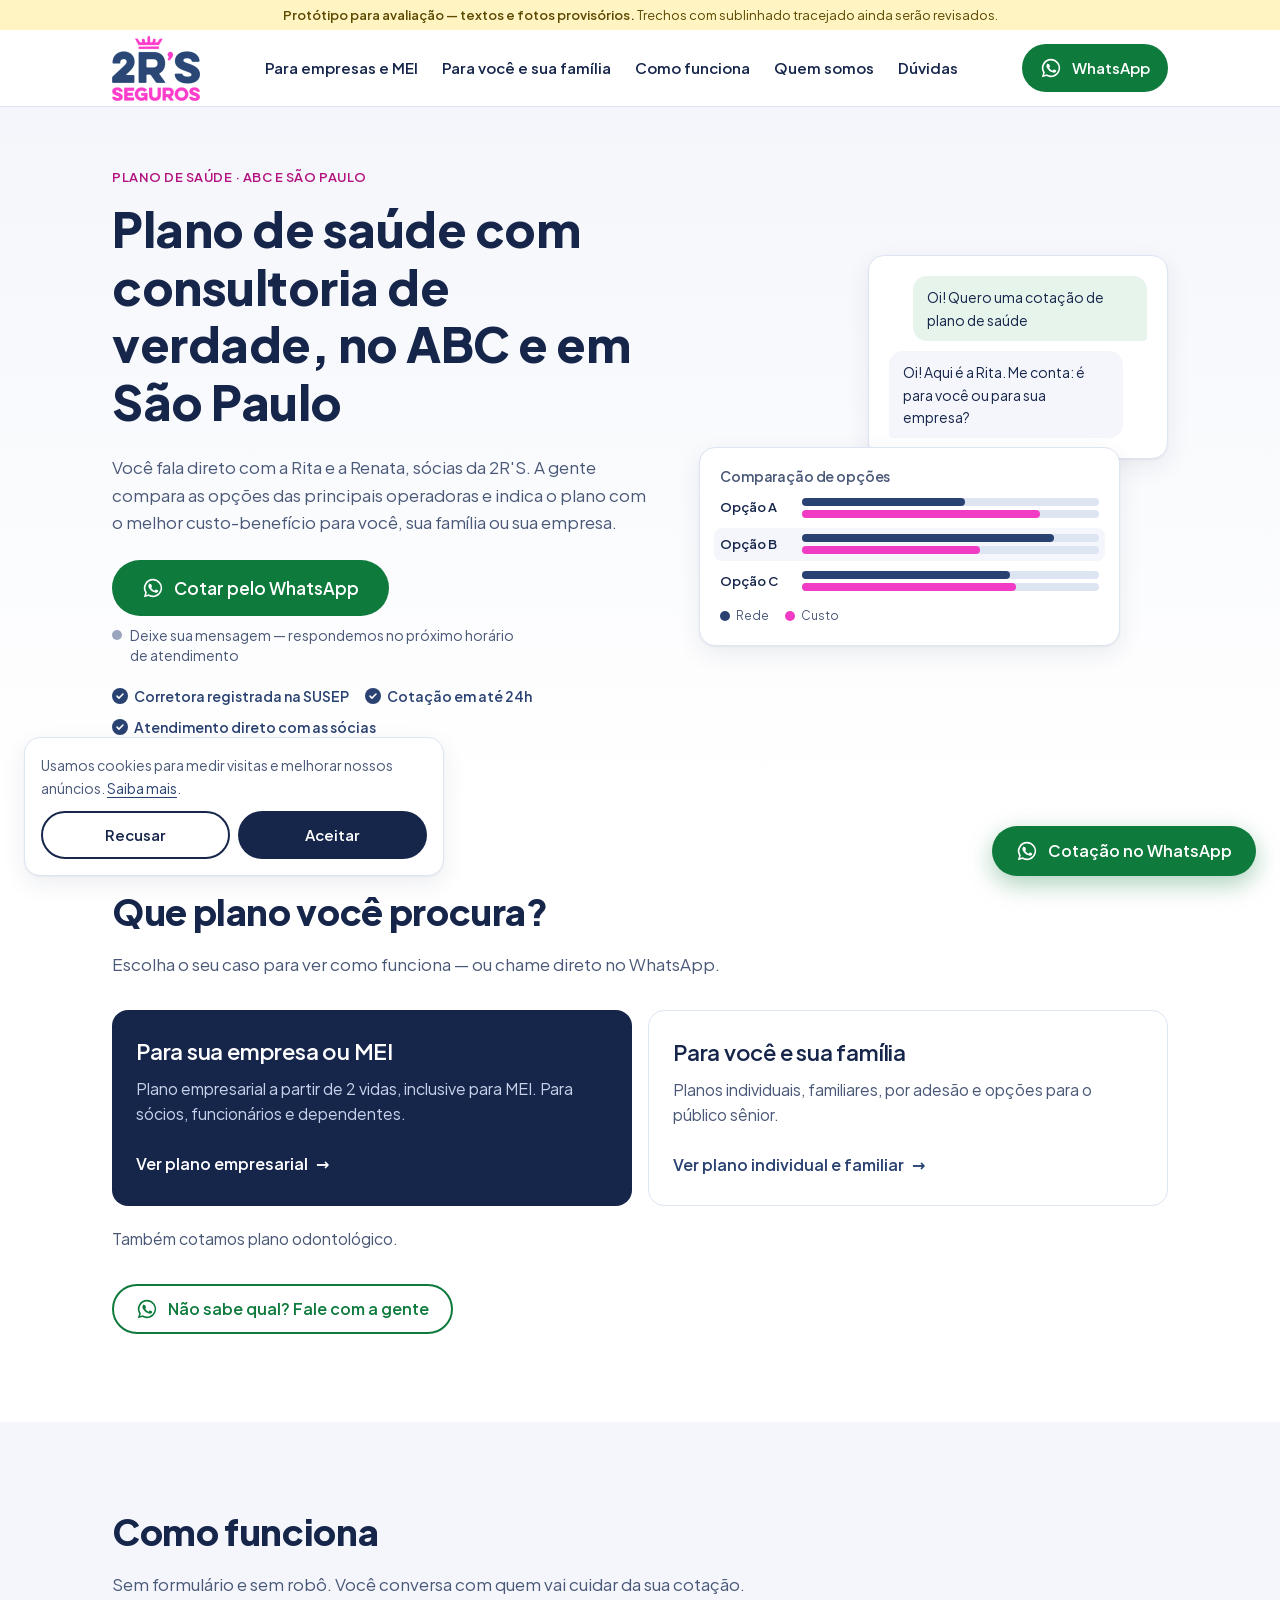
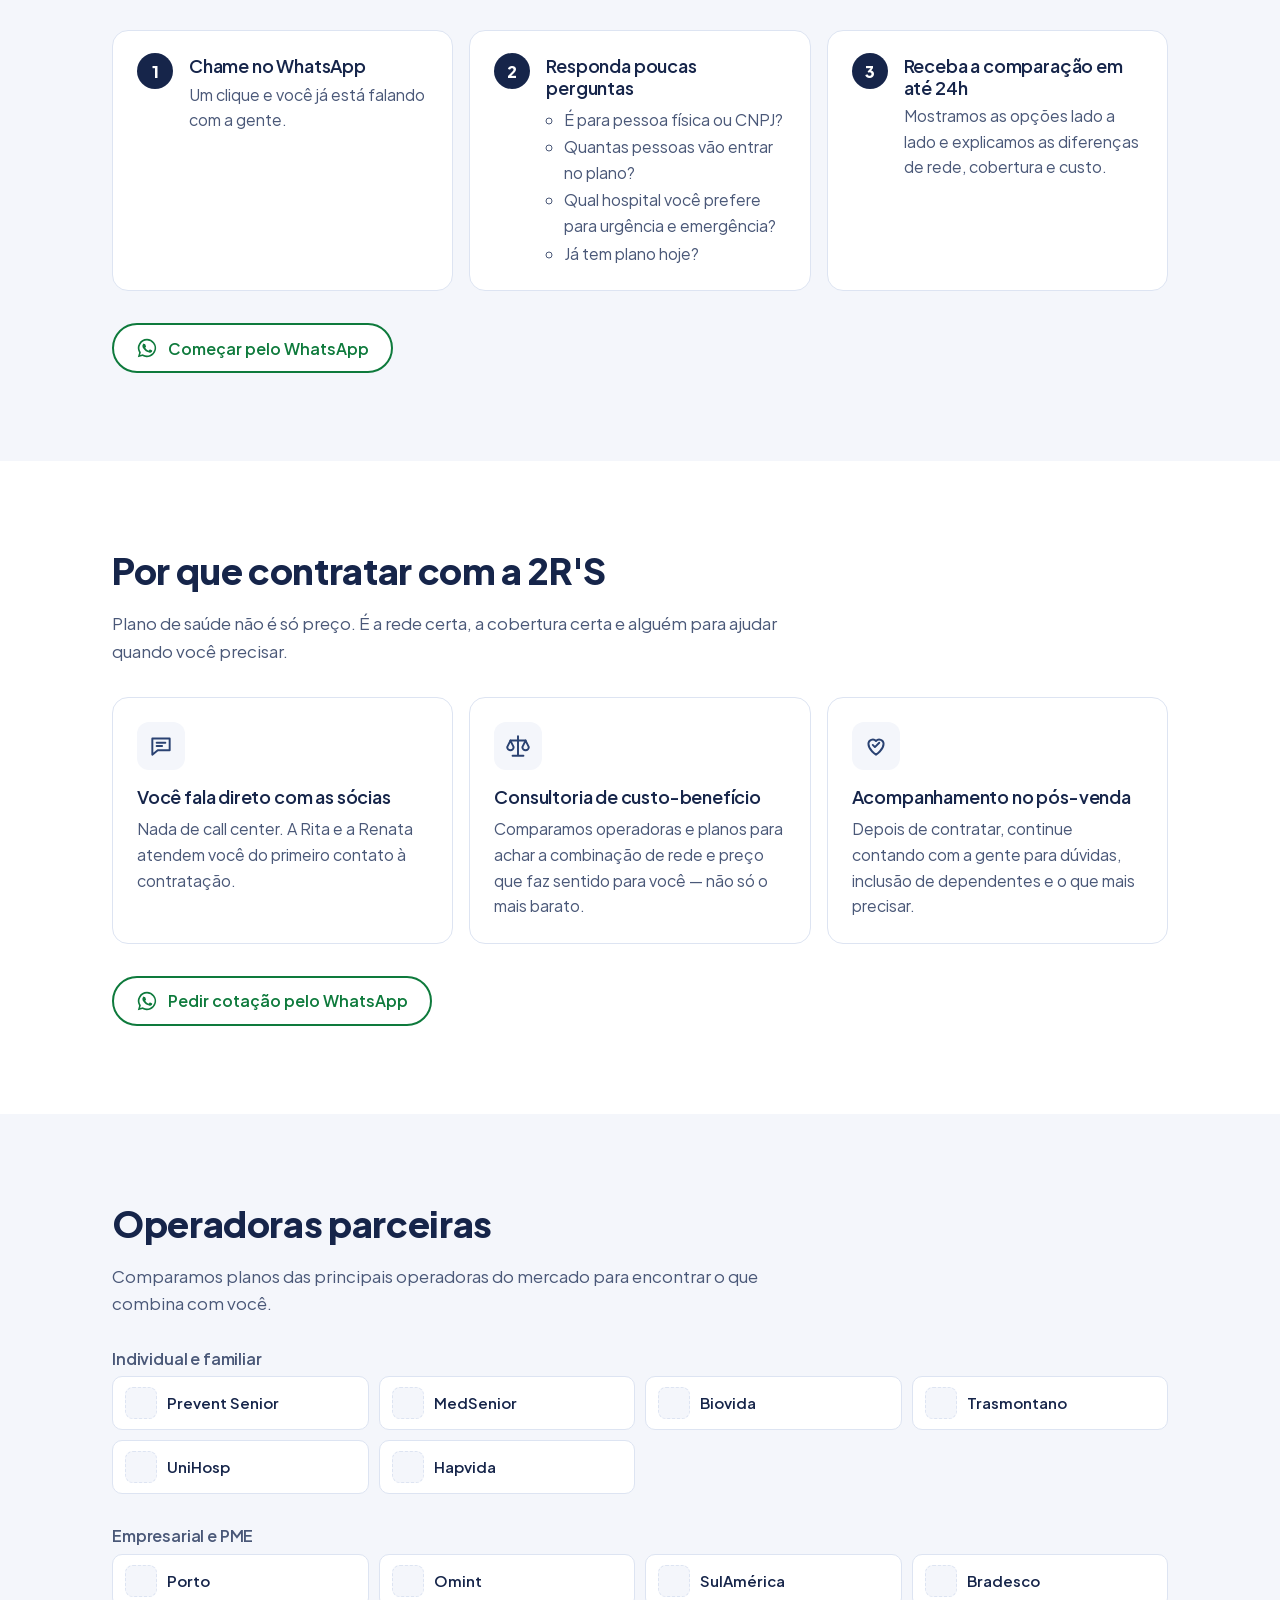
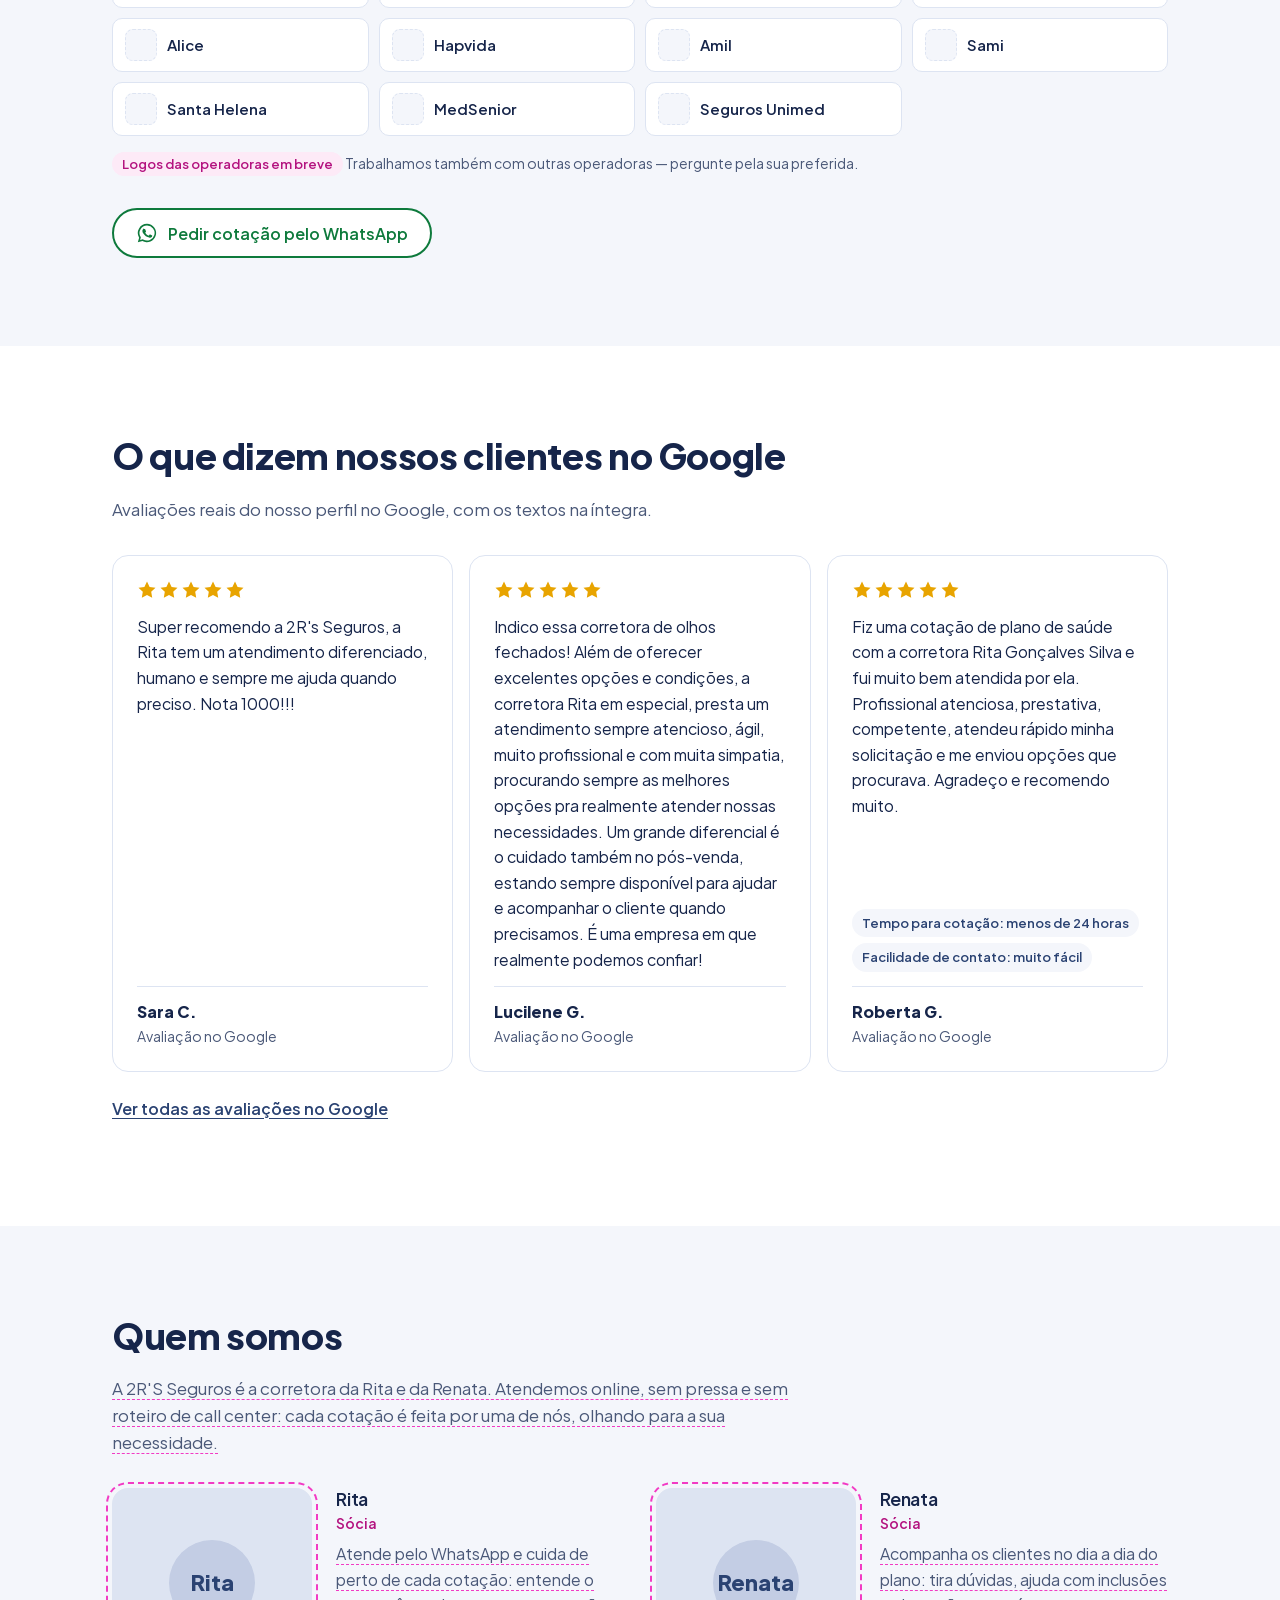
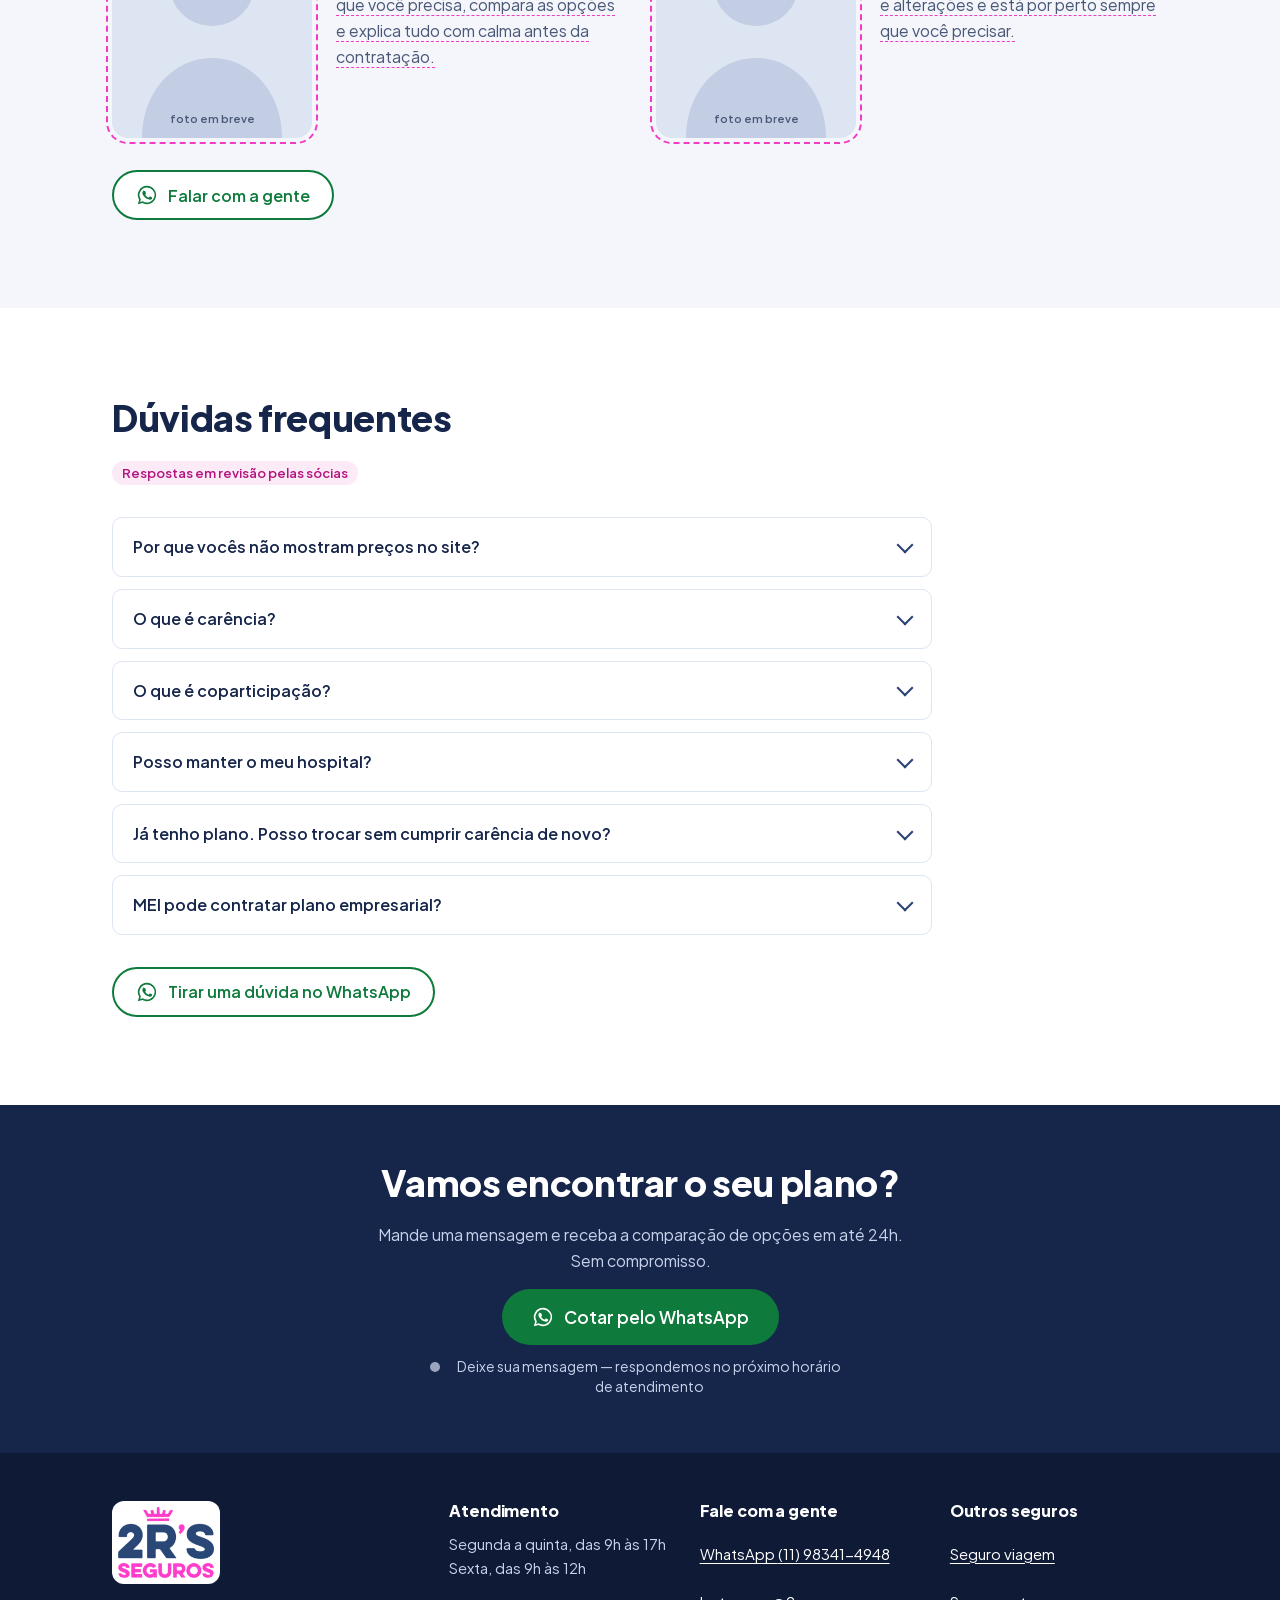
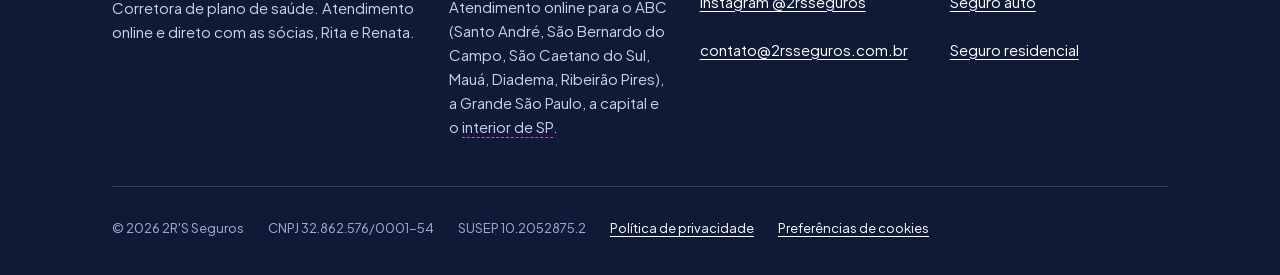
==== index.html @ 405baa19 "Ilustracoes nas landings, logo leva a home e link do Google - hero da landing PF com ilustracao de f" ====
<!doctype html>
<html lang="pt-BR">
<head>
<meta charset="utf-8">
<meta name="viewport" content="width=device-width, initial-scale=1">
<title>Plano de Saúde no ABC e em São Paulo | 2R'S Seguros</title>
<meta name="description" content="Corretora de plano de saúde no ABC e em São Paulo. Compare operadoras com atendimento direto das sócias e receba sua cotação pelo WhatsApp em até 24h.">
<!-- PROTÓTIPO: remover a linha abaixo antes de ir para produção (ver PENDENCIAS.md) -->
<meta name="robots" content="noindex, nofollow">
<meta http-equiv="Content-Security-Policy" content="default-src 'self'; script-src 'self' 'unsafe-inline' https://www.googletagmanager.com https://www.googleadservices.com https://googleads.g.doubleclick.net https://www.google.com; style-src 'self' 'unsafe-inline'; font-src 'self'; img-src 'self' data: https://www.googletagmanager.com https://*.google-analytics.com https://googleads.g.doubleclick.net https://www.google.com https://www.google.com.br; connect-src 'self' https://*.google-analytics.com https://*.analytics.google.com https://*.googletagmanager.com https://www.google.com https://googleads.g.doubleclick.net https://www.googleadservices.com; frame-src https://www.googletagmanager.com https://td.doubleclick.net; base-uri 'self'; object-src 'none'; form-action 'none'">
<meta name="referrer" content="strict-origin-when-cross-origin">
<meta name="theme-color" content="#16254a">
<link rel="canonical" href="https://2rsseguros.com.br/">
<meta property="og:type" content="website">
<meta property="og:locale" content="pt_BR">
<meta property="og:site_name" content="2R'S Seguros">
<meta property="og:title" content="Plano de Saúde no ABC e em São Paulo | 2R'S Seguros">
<meta property="og:description" content="Corretora de plano de saúde no ABC e em São Paulo. Compare operadoras com atendimento direto das sócias e receba sua cotação pelo WhatsApp em até 24h.">
<meta property="og:url" content="https://2rsseguros.com.br/">
<meta property="og:image" content="https://2rsseguros.com.br/assets/img/logo.png">
<meta property="og:image:width" content="350">
<meta property="og:image:height" content="257">
<meta property="og:image:alt" content="Logo da 2R'S Seguros">
<meta name="twitter:card" content="summary">
<link rel="icon" href="/favicon.png" type="image/png">
<link rel="apple-touch-icon" href="/favicon.png">
<link rel="preload" href="/assets/fonts/plus-jakarta-sans-800.woff2" as="font" type="font/woff2" crossorigin>
<link rel="preload" href="/assets/fonts/plus-jakarta-sans-400.woff2" as="font" type="font/woff2" crossorigin>
<link rel="stylesheet" href="/assets/css/site.css?v=3">
<!-- Consent Mode v2: padrão "denied" até o visitante aceitar (banner em site.js). Precisa vir ANTES do GTM. -->
<script>
window.dataLayer=window.dataLayer||[];function gtag(){dataLayer.push(arguments);}
(function(){var c=null;try{c=localStorage.getItem('2rs-consent');}catch(e){}
var v=c==='granted'?'granted':'denied';
gtag('consent','default',{ad_storage:v,ad_user_data:v,ad_personalization:v,analytics_storage:v,wait_for_update:500});
gtag('set','ads_data_redaction',true);gtag('set','url_passthrough',true);})();
</script>
<!-- Google Tag Manager -->
<script>(function(w,d,s,l,i){w[l]=w[l]||[];w[l].push({'gtm.start':
new Date().getTime(),event:'gtm.js'});var f=d.getElementsByTagName(s)[0],
j=d.createElement(s),dl=l!='dataLayer'?'&l='+l:'';j.async=true;j.src=
'https://www.googletagmanager.com/gtm.js?id='+i+dl;f.parentNode.insertBefore(j,f);
})(window,document,'script','dataLayer','GTM-T7275CWD');</script>
<!-- End Google Tag Manager -->
<script type="application/ld+json">
{
  "@context": "https://schema.org",
  "@type": "InsuranceAgency",
  "name": "2R'S Seguros",
  "url": "https://2rsseguros.com.br/",
  "logo": "https://2rsseguros.com.br/assets/img/logo.png",
  "image": "https://2rsseguros.com.br/assets/img/logo.png",
  "telephone": "+55-11-98341-4948",
  "taxID": "32.862.576/0001-54",
  "areaServed": [
    {
      "@type": "City",
      "name": "Santo André"
    },
    {
      "@type": "City",
      "name": "São Bernardo do Campo"
    },
    {
      "@type": "City",
      "name": "São Caetano do Sul"
    },
    {
      "@type": "City",
      "name": "Mauá"
    },
    {
      "@type": "City",
      "name": "Diadema"
    },
    {
      "@type": "City",
      "name": "Ribeirão Pires"
    },
    {
      "@type": "City",
      "name": "São Paulo"
    },
    {
      "@type": "AdministrativeArea",
      "name": "Região Metropolitana de São Paulo"
    },
    {
      "@type": "State",
      "name": "São Paulo"
    }
  ],
  "sameAs": [
    "https://www.instagram.com/2rsseguros"
  ],
  "openingHoursSpecification": [
    {
      "@type": "OpeningHoursSpecification",
      "dayOfWeek": [
        "Monday",
        "Tuesday",
        "Wednesday",
        "Thursday"
      ],
      "opens": "09:00",
      "closes": "17:00"
    },
    {
      "@type": "OpeningHoursSpecification",
      "dayOfWeek": "Friday",
      "opens": "09:00",
      "closes": "12:00"
    }
  ]
}
</script>
<script src="/assets/js/config.js?v=3" defer></script>
<script src="/assets/js/site.js?v=3" defer></script>
</head>
<body>
<!-- Google Tag Manager (noscript) -->
<noscript><iframe src="https://www.googletagmanager.com/ns.html?id=GTM-T7275CWD" height="0" width="0" style="display:none;visibility:hidden"></iframe></noscript>
<!-- End Google Tag Manager (noscript) -->
<a class="skip-link" href="#conteudo">Pular para o conteúdo</a>
<div class="proto-bar" role="note"><strong>Protótipo para avaliação — textos e fotos provisórios.</strong><span class="more"> Trechos com sublinhado tracejado ainda serão revisados.</span></div>
<header class="site-header">
  <div class="container">
    <a class="logo" href="/" aria-label="2R'S Seguros — página inicial"><img src="/assets/img/logo-176.webp" width="88" height="65" alt="" fetchpriority="high"></a>
    <nav class="main-nav" aria-label="Principal"><ul><li><a href="/plano-de-saude-empresarial/">Para empresas e MEI</a></li><li><a href="/plano-de-saude-individual-familiar/">Para você e sua família</a></li><li><a href="/#como-funciona">Como funciona</a></li><li><a href="/#quem-somos">Quem somos</a></li><li><a href="/#duvidas">Dúvidas</a></li></ul></nav>
    <a class="btn btn-wa btn-sm js-whatsapp" href="https://wa.me/5511983414948?text=Ol%C3%A1!%20Vim%20pelo%20site%20da%202RS%20e%20quero%20uma%20cota%C3%A7%C3%A3o%20de%20plano%20de%20sa%C3%BAde." target="_blank" rel="noopener" data-wa-location="cabecalho" data-wa-page="home" data-wa-product="saude-geral" aria-label="Falar no WhatsApp"><svg viewBox="0 0 24 24" aria-hidden="true" focusable="false"><path fill="currentColor" d="M12 2a10 10 0 0 0-8.6 15.1L2 22l5-1.3A10 10 0 1 0 12 2zm0 1.8a8.2 8.2 0 1 1-4.2 15.2l-.3-.2-3 .8.8-2.9-.2-.3A8.2 8.2 0 0 1 12 3.8z"/><path fill="currentColor" d="M8.6 7.2c-.2 0-.5 0-.7.3-.3.3-.9.9-.9 2.2s.9 2.6 1.1 2.8c.1.2 1.8 2.9 4.5 3.9 2.2.9 2.7.7 3.2.7.5-.1 1.5-.6 1.7-1.2.2-.6.2-1.1.2-1.2-.1-.1-.2-.2-.5-.3l-1.7-.8c-.2-.1-.4-.1-.6.1l-.8 1c-.1.2-.3.2-.5.1-.3-.1-1.1-.4-2-1.3-.8-.7-1.3-1.5-1.4-1.8-.2-.3 0-.4.1-.5l.4-.4.2-.4v-.4l-.8-1.9c-.2-.5-.4-.4-.5-.4h-.6z"/></svg><span>WhatsApp</span></a>
  </div>
</header>
<main id="conteudo">
  <section class="hero">
    <div class="container hero-grid">
      <div>
        <span class="eyebrow">Plano de saúde · ABC e São Paulo</span>
        <h1>Plano de saúde com consultoria de verdade, no ABC e em São Paulo</h1>
        <p class="lead">Você fala direto com a Rita e a Renata, sócias da 2R'S. A gente compara as opções das principais operadoras e indica o plano com o melhor custo-benefício para você, sua família ou sua empresa.</p>
        <div class="hero-cta">
          <a class="btn btn-wa btn-lg js-whatsapp" href="https://wa.me/5511983414948?text=Ol%C3%A1!%20Vim%20pelo%20site%20da%202RS%20e%20quero%20uma%20cota%C3%A7%C3%A3o%20de%20plano%20de%20sa%C3%BAde." target="_blank" rel="noopener" data-wa-location="hero" data-wa-page="home" data-wa-product="saude-geral"><svg viewBox="0 0 24 24" aria-hidden="true" focusable="false"><path fill="currentColor" d="M12 2a10 10 0 0 0-8.6 15.1L2 22l5-1.3A10 10 0 1 0 12 2zm0 1.8a8.2 8.2 0 1 1-4.2 15.2l-.3-.2-3 .8.8-2.9-.2-.3A8.2 8.2 0 0 1 12 3.8z"/><path fill="currentColor" d="M8.6 7.2c-.2 0-.5 0-.7.3-.3.3-.9.9-.9 2.2s.9 2.6 1.1 2.8c.1.2 1.8 2.9 4.5 3.9 2.2.9 2.7.7 3.2.7.5-.1 1.5-.6 1.7-1.2.2-.6.2-1.1.2-1.2-.1-.1-.2-.2-.5-.3l-1.7-.8c-.2-.1-.4-.1-.6.1l-.8 1c-.1.2-.3.2-.5.1-.3-.1-1.1-.4-2-1.3-.8-.7-1.3-1.5-1.4-1.8-.2-.3 0-.4.1-.5l.4-.4.2-.4v-.4l-.8-1.9c-.2-.5-.4-.4-.5-.4h-.6z"/></svg><span>Cotar pelo WhatsApp</span></a>
          <p class="wa-status js-wa-status" aria-live="polite"><span class="dot" aria-hidden="true"></span><span class="js-wa-status-text">Seg. a qui., 9h às 17h · sex., 9h às 12h</span></p>
        </div>
        <ul class="trust" aria-label="Por que confiar"><li>Corretora registrada na SUSEP</li><li>Cotação em até 24h</li><li>Atendimento direto com as sócias</li></ul>
      </div>
      <div class="hero-art" aria-hidden="true">
        <span class="art-blob a"></span><span class="art-blob b"></span>
        <div class="art-card art-chat">
          <div class="bubble">Oi! Quero uma cotação de plano de saúde</div>
          <div class="bubble in">Oi! Aqui é a Rita. Me conta: é para você ou para sua empresa?</div>
        </div>
        <div class="art-card art-compare">
          <h3>Comparação de opções</h3>
          <div class="art-row"><span>Opção A</span><span class="art-bars"><span style="--w:55%"></span><span class="m" style="--w:80%"></span></span></div>
          <div class="art-row best"><span>Opção B</span><span class="art-bars"><span style="--w:85%"></span><span class="m" style="--w:60%"></span></span></div>
          <div class="art-row"><span>Opção C</span><span class="art-bars"><span style="--w:70%"></span><span class="m" style="--w:72%"></span></span></div>
          <div class="art-legend"><span><i></i>Rede</span><span><i class="m"></i>Custo</span></div>
        </div>
      </div>
    </div>
  </section>
  <section class="section" id="planos" aria-labelledby="planos-t">
    <div class="container">
      <div class="section-head">
        <h2 id="planos-t">Que plano você procura?</h2>
        <p>Escolha o seu caso para ver como funciona — ou chame direto no WhatsApp.</p>
      </div>
      <div class="cards two">
        <a class="path-card" href="/plano-de-saude-empresarial/">
          <h3>Para sua empresa ou MEI</h3>
          <p>Plano empresarial a partir de 2 vidas, inclusive para MEI. Para sócios, funcionários e dependentes.</p>
          <span class="go">Ver plano empresarial</span>
        </a>
        <a class="path-card light" href="/plano-de-saude-individual-familiar/">
          <h3>Para você e sua família</h3>
          <p>Planos individuais, familiares, por adesão e opções para o público sênior.</p>
          <span class="go">Ver plano individual e familiar</span>
        </a>
      </div>
      <p style="margin-top:20px;color:var(--ink-soft)">Também cotamos plano odontológico.</p>
      <div class="section-cta"><a class="btn btn-wa-outline js-whatsapp" href="https://wa.me/5511983414948?text=Ol%C3%A1!%20Vim%20pelo%20site%20da%202RS%20e%20quero%20uma%20cota%C3%A7%C3%A3o%20de%20plano%20de%20sa%C3%BAde." target="_blank" rel="noopener" data-wa-location="planos" data-wa-page="home" data-wa-product="saude-geral"><svg viewBox="0 0 24 24" aria-hidden="true" focusable="false"><path fill="currentColor" d="M12 2a10 10 0 0 0-8.6 15.1L2 22l5-1.3A10 10 0 1 0 12 2zm0 1.8a8.2 8.2 0 1 1-4.2 15.2l-.3-.2-3 .8.8-2.9-.2-.3A8.2 8.2 0 0 1 12 3.8z"/><path fill="currentColor" d="M8.6 7.2c-.2 0-.5 0-.7.3-.3.3-.9.9-.9 2.2s.9 2.6 1.1 2.8c.1.2 1.8 2.9 4.5 3.9 2.2.9 2.7.7 3.2.7.5-.1 1.5-.6 1.7-1.2.2-.6.2-1.1.2-1.2-.1-.1-.2-.2-.5-.3l-1.7-.8c-.2-.1-.4-.1-.6.1l-.8 1c-.1.2-.3.2-.5.1-.3-.1-1.1-.4-2-1.3-.8-.7-1.3-1.5-1.4-1.8-.2-.3 0-.4.1-.5l.4-.4.2-.4v-.4l-.8-1.9c-.2-.5-.4-.4-.5-.4h-.6z"/></svg><span>Não sabe qual? Fale com a gente</span></a></div>
    </div>
  </section>
  <section class="section alt" id="como-funciona" aria-labelledby="como-funciona-t">
    <div class="container">
      <div class="section-head">
        <h2 id="como-funciona-t">Como funciona</h2>
        <p>Sem formulário e sem robô. Você conversa com quem vai cuidar da sua cotação.</p>
      </div>
      <ol class="steps">
        <li><h3>Chame no WhatsApp</h3><p>Um clique e você já está falando com a gente.</p></li>
        <li><h3>Responda poucas perguntas</h3>
          <ul>
            <li>É para pessoa física ou CNPJ?</li>
            <li>Quantas pessoas vão entrar no plano?</li>
            <li>Qual hospital você prefere para urgência e emergência?</li>
            <li>Já tem plano hoje?</li>
          </ul></li>
        <li><h3>Receba a comparação em até 24h</h3><p>Mostramos as opções lado a lado e explicamos as diferenças de rede, cobertura e custo.</p></li>
      </ol>
      <div class="section-cta"><a class="btn btn-wa-outline js-whatsapp" href="https://wa.me/5511983414948?text=Ol%C3%A1!%20Vim%20pelo%20site%20da%202RS%20e%20quero%20uma%20cota%C3%A7%C3%A3o%20de%20plano%20de%20sa%C3%BAde." target="_blank" rel="noopener" data-wa-location="como-funciona" data-wa-page="home" data-wa-product="saude-geral"><svg viewBox="0 0 24 24" aria-hidden="true" focusable="false"><path fill="currentColor" d="M12 2a10 10 0 0 0-8.6 15.1L2 22l5-1.3A10 10 0 1 0 12 2zm0 1.8a8.2 8.2 0 1 1-4.2 15.2l-.3-.2-3 .8.8-2.9-.2-.3A8.2 8.2 0 0 1 12 3.8z"/><path fill="currentColor" d="M8.6 7.2c-.2 0-.5 0-.7.3-.3.3-.9.9-.9 2.2s.9 2.6 1.1 2.8c.1.2 1.8 2.9 4.5 3.9 2.2.9 2.7.7 3.2.7.5-.1 1.5-.6 1.7-1.2.2-.6.2-1.1.2-1.2-.1-.1-.2-.2-.5-.3l-1.7-.8c-.2-.1-.4-.1-.6.1l-.8 1c-.1.2-.3.2-.5.1-.3-.1-1.1-.4-2-1.3-.8-.7-1.3-1.5-1.4-1.8-.2-.3 0-.4.1-.5l.4-.4.2-.4v-.4l-.8-1.9c-.2-.5-.4-.4-.5-.4h-.6z"/></svg><span>Começar pelo WhatsApp</span></a></div>
    </div>
  </section>
  <section class="section" id="por-que-2rs" aria-labelledby="por-que-2rs-t">
    <div class="container">
      <div class="section-head">
        <h2 id="por-que-2rs-t">Por que contratar com a 2R'S</h2>
        <p>Plano de saúde não é só preço. É a rede certa, a cobertura certa e alguém para ajudar quando você precisar.</p>
      </div>
      <div class="cards three">
        <div class="card"><div class="icon"><svg viewBox="0 0 24 24" fill="none" stroke="currentColor" stroke-width="1.8" stroke-linecap="round" stroke-linejoin="round" aria-hidden="true" focusable="false"><path d="M4 5h16v11H9l-5 4z"/><path d="M8 9h8M8 12h5"/></svg></div><h3>Você fala direto com as sócias</h3><p>Nada de call center. A Rita e a Renata atendem você do primeiro contato à contratação.</p></div>
        <div class="card"><div class="icon"><svg viewBox="0 0 24 24" fill="none" stroke="currentColor" stroke-width="1.8" stroke-linecap="round" stroke-linejoin="round" aria-hidden="true" focusable="false"><path d="M12 3v18M7 21h10"/><path d="M5 7h14"/><path d="M5 7l-3 6a3 3 0 0 0 6 0z"/><path d="M19 7l-3 6a3 3 0 0 0 6 0z"/></svg></div><h3>Consultoria de custo-benefício</h3><p>Comparamos operadoras e planos para achar a combinação de rede e preço que faz sentido para você — não só o mais barato.</p></div>
        <div class="card"><div class="icon"><svg viewBox="0 0 24 24" fill="none" stroke="currentColor" stroke-width="1.8" stroke-linecap="round" stroke-linejoin="round" aria-hidden="true" focusable="false"><path d="M12 20s-7-4.4-7-10a4 4 0 0 1 7-2.6A4 4 0 0 1 19 10c0 5.6-7 10-7 10z"/><path d="M9 11l2 2 4-4"/></svg></div><h3>Acompanhamento no pós-venda</h3><p>Depois de contratar, continue contando com a gente para dúvidas, inclusão de dependentes e o que mais precisar.</p></div>
      </div>
      <div class="section-cta"><a class="btn btn-wa-outline js-whatsapp" href="https://wa.me/5511983414948?text=Ol%C3%A1!%20Vim%20pelo%20site%20da%202RS%20e%20quero%20uma%20cota%C3%A7%C3%A3o%20de%20plano%20de%20sa%C3%BAde." target="_blank" rel="noopener" data-wa-location="por-que-2rs" data-wa-page="home" data-wa-product="saude-geral"><svg viewBox="0 0 24 24" aria-hidden="true" focusable="false"><path fill="currentColor" d="M12 2a10 10 0 0 0-8.6 15.1L2 22l5-1.3A10 10 0 1 0 12 2zm0 1.8a8.2 8.2 0 1 1-4.2 15.2l-.3-.2-3 .8.8-2.9-.2-.3A8.2 8.2 0 0 1 12 3.8z"/><path fill="currentColor" d="M8.6 7.2c-.2 0-.5 0-.7.3-.3.3-.9.9-.9 2.2s.9 2.6 1.1 2.8c.1.2 1.8 2.9 4.5 3.9 2.2.9 2.7.7 3.2.7.5-.1 1.5-.6 1.7-1.2.2-.6.2-1.1.2-1.2-.1-.1-.2-.2-.5-.3l-1.7-.8c-.2-.1-.4-.1-.6.1l-.8 1c-.1.2-.3.2-.5.1-.3-.1-1.1-.4-2-1.3-.8-.7-1.3-1.5-1.4-1.8-.2-.3 0-.4.1-.5l.4-.4.2-.4v-.4l-.8-1.9c-.2-.5-.4-.4-.5-.4h-.6z"/></svg><span>Pedir cotação pelo WhatsApp</span></a></div>
    </div>
  </section>
  <section class="section alt" id="operadoras" aria-labelledby="operadoras-t">
    <div class="container">
      <div class="section-head">
        <h2 id="operadoras-t">Operadoras parceiras</h2>
        <p>Comparamos planos das principais operadoras do mercado para encontrar o que combina com você.</p>
      </div>
      <div class="ops-group"><h3>Individual e familiar</h3><ul class="ops"><li class="op"><span class="op-logo" aria-hidden="true"></span>Prevent Senior</li><li class="op"><span class="op-logo" aria-hidden="true"></span>MedSenior</li><li class="op"><span class="op-logo" aria-hidden="true"></span>Biovida</li><li class="op"><span class="op-logo" aria-hidden="true"></span>Trasmontano</li><li class="op"><span class="op-logo" aria-hidden="true"></span>UniHosp</li><li class="op"><span class="op-logo" aria-hidden="true"></span>Hapvida</li></ul></div><div class="ops-group"><h3>Empresarial e PME</h3><ul class="ops"><li class="op"><span class="op-logo" aria-hidden="true"></span>Porto</li><li class="op"><span class="op-logo" aria-hidden="true"></span>Omint</li><li class="op"><span class="op-logo" aria-hidden="true"></span>SulAmérica</li><li class="op"><span class="op-logo" aria-hidden="true"></span>Bradesco</li><li class="op"><span class="op-logo" aria-hidden="true"></span>Alice</li><li class="op"><span class="op-logo" aria-hidden="true"></span>Hapvida</li><li class="op"><span class="op-logo" aria-hidden="true"></span>Amil</li><li class="op"><span class="op-logo" aria-hidden="true"></span>Sami</li><li class="op"><span class="op-logo" aria-hidden="true"></span>Santa Helena</li><li class="op"><span class="op-logo" aria-hidden="true"></span>MedSenior</li><li class="op"><span class="op-logo" aria-hidden="true"></span>Seguros Unimed</li></ul></div>
      <p class="ops-note"><span class="placeholder-note">Logos das operadoras em breve</span> Trabalhamos também com outras operadoras — pergunte pela sua preferida.</p>
      <div class="section-cta"><a class="btn btn-wa-outline js-whatsapp" href="https://wa.me/5511983414948?text=Ol%C3%A1!%20Vim%20pelo%20site%20da%202RS%20e%20quero%20uma%20cota%C3%A7%C3%A3o%20de%20plano%20de%20sa%C3%BAde." target="_blank" rel="noopener" data-wa-location="operadoras" data-wa-page="home" data-wa-product="saude-geral"><svg viewBox="0 0 24 24" aria-hidden="true" focusable="false"><path fill="currentColor" d="M12 2a10 10 0 0 0-8.6 15.1L2 22l5-1.3A10 10 0 1 0 12 2zm0 1.8a8.2 8.2 0 1 1-4.2 15.2l-.3-.2-3 .8.8-2.9-.2-.3A8.2 8.2 0 0 1 12 3.8z"/><path fill="currentColor" d="M8.6 7.2c-.2 0-.5 0-.7.3-.3.3-.9.9-.9 2.2s.9 2.6 1.1 2.8c.1.2 1.8 2.9 4.5 3.9 2.2.9 2.7.7 3.2.7.5-.1 1.5-.6 1.7-1.2.2-.6.2-1.1.2-1.2-.1-.1-.2-.2-.5-.3l-1.7-.8c-.2-.1-.4-.1-.6.1l-.8 1c-.1.2-.3.2-.5.1-.3-.1-1.1-.4-2-1.3-.8-.7-1.3-1.5-1.4-1.8-.2-.3 0-.4.1-.5l.4-.4.2-.4v-.4l-.8-1.9c-.2-.5-.4-.4-.5-.4h-.6z"/></svg><span>Pedir cotação pelo WhatsApp</span></a></div>
    </div>
  </section>
  <section class="section" id="avaliacoes" aria-labelledby="avaliacoes-t">
    <div class="container">
      <div class="section-head">
        <h2 id="avaliacoes-t">O que dizem nossos clientes no Google</h2>
        <p>Avaliações reais do nosso perfil no Google, com os textos na íntegra.</p>
      </div>
      <div class="cards three reviews"><figure class="review"><div class="stars" role="img" aria-label="5 de 5 estrelas"><svg viewBox="0 0 20 20" aria-hidden="true" focusable="false"><path fill="currentColor" d="M10 1.5l2.6 5.4 5.9.8-4.3 4.1 1 5.9L10 14.9l-5.2 2.8 1-5.9L1.5 7.7l5.9-.8z"/></svg><svg viewBox="0 0 20 20" aria-hidden="true" focusable="false"><path fill="currentColor" d="M10 1.5l2.6 5.4 5.9.8-4.3 4.1 1 5.9L10 14.9l-5.2 2.8 1-5.9L1.5 7.7l5.9-.8z"/></svg><svg viewBox="0 0 20 20" aria-hidden="true" focusable="false"><path fill="currentColor" d="M10 1.5l2.6 5.4 5.9.8-4.3 4.1 1 5.9L10 14.9l-5.2 2.8 1-5.9L1.5 7.7l5.9-.8z"/></svg><svg viewBox="0 0 20 20" aria-hidden="true" focusable="false"><path fill="currentColor" d="M10 1.5l2.6 5.4 5.9.8-4.3 4.1 1 5.9L10 14.9l-5.2 2.8 1-5.9L1.5 7.7l5.9-.8z"/></svg><svg viewBox="0 0 20 20" aria-hidden="true" focusable="false"><path fill="currentColor" d="M10 1.5l2.6 5.4 5.9.8-4.3 4.1 1 5.9L10 14.9l-5.2 2.8 1-5.9L1.5 7.7l5.9-.8z"/></svg></div><blockquote><p>Super recomendo a 2R's Seguros, a Rita tem um atendimento diferenciado, humano e sempre me ajuda quando preciso. Nota 1000!!!</p></blockquote><figcaption><strong>Sara C.</strong><span>Avaliação no Google</span></figcaption></figure><figure class="review"><div class="stars" role="img" aria-label="5 de 5 estrelas"><svg viewBox="0 0 20 20" aria-hidden="true" focusable="false"><path fill="currentColor" d="M10 1.5l2.6 5.4 5.9.8-4.3 4.1 1 5.9L10 14.9l-5.2 2.8 1-5.9L1.5 7.7l5.9-.8z"/></svg><svg viewBox="0 0 20 20" aria-hidden="true" focusable="false"><path fill="currentColor" d="M10 1.5l2.6 5.4 5.9.8-4.3 4.1 1 5.9L10 14.9l-5.2 2.8 1-5.9L1.5 7.7l5.9-.8z"/></svg><svg viewBox="0 0 20 20" aria-hidden="true" focusable="false"><path fill="currentColor" d="M10 1.5l2.6 5.4 5.9.8-4.3 4.1 1 5.9L10 14.9l-5.2 2.8 1-5.9L1.5 7.7l5.9-.8z"/></svg><svg viewBox="0 0 20 20" aria-hidden="true" focusable="false"><path fill="currentColor" d="M10 1.5l2.6 5.4 5.9.8-4.3 4.1 1 5.9L10 14.9l-5.2 2.8 1-5.9L1.5 7.7l5.9-.8z"/></svg><svg viewBox="0 0 20 20" aria-hidden="true" focusable="false"><path fill="currentColor" d="M10 1.5l2.6 5.4 5.9.8-4.3 4.1 1 5.9L10 14.9l-5.2 2.8 1-5.9L1.5 7.7l5.9-.8z"/></svg></div><blockquote><p>Indico essa corretora de olhos fechados! Além de oferecer excelentes opções e condições, a corretora Rita em especial, presta um atendimento sempre atencioso, ágil, muito profissional e com muita simpatia, procurando sempre as melhores opções pra realmente atender nossas necessidades. Um grande diferencial é o cuidado também no pós-venda, estando sempre disponível para ajudar e acompanhar o cliente quando precisamos. É uma empresa em que realmente podemos confiar!</p></blockquote><figcaption><strong>Lucilene G.</strong><span>Avaliação no Google</span></figcaption></figure><figure class="review"><div class="stars" role="img" aria-label="5 de 5 estrelas"><svg viewBox="0 0 20 20" aria-hidden="true" focusable="false"><path fill="currentColor" d="M10 1.5l2.6 5.4 5.9.8-4.3 4.1 1 5.9L10 14.9l-5.2 2.8 1-5.9L1.5 7.7l5.9-.8z"/></svg><svg viewBox="0 0 20 20" aria-hidden="true" focusable="false"><path fill="currentColor" d="M10 1.5l2.6 5.4 5.9.8-4.3 4.1 1 5.9L10 14.9l-5.2 2.8 1-5.9L1.5 7.7l5.9-.8z"/></svg><svg viewBox="0 0 20 20" aria-hidden="true" focusable="false"><path fill="currentColor" d="M10 1.5l2.6 5.4 5.9.8-4.3 4.1 1 5.9L10 14.9l-5.2 2.8 1-5.9L1.5 7.7l5.9-.8z"/></svg><svg viewBox="0 0 20 20" aria-hidden="true" focusable="false"><path fill="currentColor" d="M10 1.5l2.6 5.4 5.9.8-4.3 4.1 1 5.9L10 14.9l-5.2 2.8 1-5.9L1.5 7.7l5.9-.8z"/></svg><svg viewBox="0 0 20 20" aria-hidden="true" focusable="false"><path fill="currentColor" d="M10 1.5l2.6 5.4 5.9.8-4.3 4.1 1 5.9L10 14.9l-5.2 2.8 1-5.9L1.5 7.7l5.9-.8z"/></svg></div><blockquote><p>Fiz uma cotação de plano de saúde com a corretora Rita Gonçalves Silva e fui muito bem atendida por ela. Profissional atenciosa, prestativa, competente, atendeu rápido minha solicitação e me enviou opções que procurava. Agradeço e recomendo muito.</p></blockquote><ul class="review-tags"><li>Tempo para cotação: menos de 24 horas</li><li>Facilidade de contato: muito fácil</li></ul><figcaption><strong>Roberta G.</strong><span>Avaliação no Google</span></figcaption></figure></div>
      <p class="reviews-link"><a href="https://share.google/1SWVw5Mm33m8Inv43" target="_blank" rel="noopener">Ver todas as avaliações no Google</a></p>
    </div>
  </section>
  <section class="section alt" id="quem-somos" aria-labelledby="quem-somos-t">
    <div class="container">
      <div class="section-head">
        <h2 id="quem-somos-t">Quem somos</h2>
        <p class="about-intro placeholder">A 2R'S Seguros é a corretora da Rita e da Renata. Atendemos online, sem pressa e sem roteiro de call center: cada cotação é feita por uma de nós, olhando para a sua necessidade.</p>
      </div>
      <div class="partners">
        <div class="partner">
          <!-- FOTO: Rita -->
          <figure class="partner-photo placeholder-box"><svg viewBox="0 0 400 500" role="img" aria-label="Foto provisória de Rita"><rect width="400" height="500" fill="#dde4f2"/><circle cx="200" cy="190" r="86" fill="#c3cde4"/><path d="M60 500c0-92 63-160 140-160s140 68 140 160z" fill="#c3cde4"/><text x="200" y="206" text-anchor="middle" font-family="Plus Jakarta Sans, sans-serif" font-size="44" font-weight="800" fill="#2a4272">Rita</text><text x="200" y="470" text-anchor="middle" font-family="Plus Jakarta Sans, sans-serif" font-size="22" font-weight="600" fill="#4a5878">foto em breve</text></svg></figure>
          <div>
            <h3>Rita</h3>
            <p class="role">Sócia</p>
            <p class="placeholder">Atende pelo WhatsApp e cuida de perto de cada cotação: entende o que você precisa, compara as opções e explica tudo com calma antes da contratação.</p>
          </div>
        </div>
        <div class="partner">
          <!-- FOTO: Renata -->
          <figure class="partner-photo placeholder-box"><svg viewBox="0 0 400 500" role="img" aria-label="Foto provisória de Renata"><rect width="400" height="500" fill="#dde4f2"/><circle cx="200" cy="190" r="86" fill="#c3cde4"/><path d="M60 500c0-92 63-160 140-160s140 68 140 160z" fill="#c3cde4"/><text x="200" y="206" text-anchor="middle" font-family="Plus Jakarta Sans, sans-serif" font-size="44" font-weight="800" fill="#2a4272">Renata</text><text x="200" y="470" text-anchor="middle" font-family="Plus Jakarta Sans, sans-serif" font-size="22" font-weight="600" fill="#4a5878">foto em breve</text></svg></figure>
          <div>
            <h3>Renata</h3>
            <p class="role">Sócia</p>
            <p class="placeholder">Acompanha os clientes no dia a dia do plano: tira dúvidas, ajuda com inclusões e alterações e está por perto sempre que você precisar.</p>
          </div>
        </div>
      </div>
      <div class="section-cta"><a class="btn btn-wa-outline js-whatsapp" href="https://wa.me/5511983414948?text=Ol%C3%A1!%20Vim%20pelo%20site%20da%202RS%20e%20quero%20uma%20cota%C3%A7%C3%A3o%20de%20plano%20de%20sa%C3%BAde." target="_blank" rel="noopener" data-wa-location="quem-somos" data-wa-page="home" data-wa-product="saude-geral"><svg viewBox="0 0 24 24" aria-hidden="true" focusable="false"><path fill="currentColor" d="M12 2a10 10 0 0 0-8.6 15.1L2 22l5-1.3A10 10 0 1 0 12 2zm0 1.8a8.2 8.2 0 1 1-4.2 15.2l-.3-.2-3 .8.8-2.9-.2-.3A8.2 8.2 0 0 1 12 3.8z"/><path fill="currentColor" d="M8.6 7.2c-.2 0-.5 0-.7.3-.3.3-.9.9-.9 2.2s.9 2.6 1.1 2.8c.1.2 1.8 2.9 4.5 3.9 2.2.9 2.7.7 3.2.7.5-.1 1.5-.6 1.7-1.2.2-.6.2-1.1.2-1.2-.1-.1-.2-.2-.5-.3l-1.7-.8c-.2-.1-.4-.1-.6.1l-.8 1c-.1.2-.3.2-.5.1-.3-.1-1.1-.4-2-1.3-.8-.7-1.3-1.5-1.4-1.8-.2-.3 0-.4.1-.5l.4-.4.2-.4v-.4l-.8-1.9c-.2-.5-.4-.4-.5-.4h-.6z"/></svg><span>Falar com a gente</span></a></div>
    </div>
  </section>
  <section class="section" id="duvidas" aria-labelledby="duvidas-t">
    <div class="container">
      <div class="section-head">
        <h2 id="duvidas-t">Dúvidas frequentes</h2>
        <p><span class="placeholder-note">Respostas em revisão pelas sócias</span></p>
      </div>
      <div class="faq"><details><summary>Por que vocês não mostram preços no site?</summary><div class="answer placeholder"><p>O valor de um plano depende da idade de cada pessoa, do tipo de plano, da rede de hospitais e da região. Uma tabela genérica dificilmente mostraria o preço real para você.</p><p>Na cotação, comparamos opções reais para o seu perfil e mostramos onde está o melhor custo-benefício.</p></div></details><details><summary>O que é carência?</summary><div class="answer placeholder"><p>É o período, depois da contratação, em que alguns atendimentos ainda não têm cobertura. A ANS define prazos máximos: 24 horas para urgência e emergência, 300 dias para parto e até 180 dias para os demais casos.</p><p>Dependendo da operadora, do tipo de plano e do número de pessoas, pode haver redução de carências. A gente verifica isso na cotação.</p></div></details><details><summary>O que é coparticipação?</summary><div class="answer placeholder"><p>No plano com coparticipação, a mensalidade costuma ser menor e você paga uma parte do valor de consultas e exames quando usa. No plano sem coparticipação, a mensalidade é maior, mas não há cobrança por uso.</p><p>Qual compensa depende de quanto você costuma usar o plano — a gente ajuda a fazer essa conta.</p></div></details><details><summary>Posso manter o meu hospital?</summary><div class="answer placeholder"><p>Depende da rede credenciada de cada plano. Por isso perguntamos qual hospital é importante para você em urgência e emergência: assim a comparação já considera as opções que incluem esse hospital.</p></div></details><details><summary>Já tenho plano. Posso trocar sem cumprir carência de novo?</summary><div class="answer placeholder"><p>Em muitos casos, sim. A portabilidade de carências permite trocar de plano sem cumprir novas carências, desde que você atenda às regras da ANS — por exemplo, estar com as mensalidades em dia e ter um tempo mínimo de permanência no plano atual.</p><p>A gente avalia se o seu caso se encaixa antes de você decidir.</p></div></details><details><summary>MEI pode contratar plano empresarial?</summary><div class="answer placeholder"><p>Sim. Muitas operadoras aceitam MEI no plano empresarial, a partir de 2 vidas — por exemplo, o titular e um dependente. Cada operadora tem suas regras, como um tempo mínimo de CNPJ ativo. A gente confere isso para você.</p></div></details></div>
      <div class="section-cta"><a class="btn btn-wa-outline js-whatsapp" href="https://wa.me/5511983414948?text=Ol%C3%A1!%20Vim%20pelo%20site%20da%202RS%20e%20quero%20uma%20cota%C3%A7%C3%A3o%20de%20plano%20de%20sa%C3%BAde." target="_blank" rel="noopener" data-wa-location="duvidas" data-wa-page="home" data-wa-product="saude-geral"><svg viewBox="0 0 24 24" aria-hidden="true" focusable="false"><path fill="currentColor" d="M12 2a10 10 0 0 0-8.6 15.1L2 22l5-1.3A10 10 0 1 0 12 2zm0 1.8a8.2 8.2 0 1 1-4.2 15.2l-.3-.2-3 .8.8-2.9-.2-.3A8.2 8.2 0 0 1 12 3.8z"/><path fill="currentColor" d="M8.6 7.2c-.2 0-.5 0-.7.3-.3.3-.9.9-.9 2.2s.9 2.6 1.1 2.8c.1.2 1.8 2.9 4.5 3.9 2.2.9 2.7.7 3.2.7.5-.1 1.5-.6 1.7-1.2.2-.6.2-1.1.2-1.2-.1-.1-.2-.2-.5-.3l-1.7-.8c-.2-.1-.4-.1-.6.1l-.8 1c-.1.2-.3.2-.5.1-.3-.1-1.1-.4-2-1.3-.8-.7-1.3-1.5-1.4-1.8-.2-.3 0-.4.1-.5l.4-.4.2-.4v-.4l-.8-1.9c-.2-.5-.4-.4-.5-.4h-.6z"/></svg><span>Tirar uma dúvida no WhatsApp</span></a></div>
    </div>
  </section>
  <section class="final-cta" aria-labelledby="cta-final-t">
    <div class="container">
      <h2 id="cta-final-t">Vamos encontrar o seu plano?</h2>
      <p>Mande uma mensagem e receba a comparação de opções em até 24h. Sem compromisso.</p>
      <a class="btn btn-wa btn-lg js-whatsapp" href="https://wa.me/5511983414948?text=Ol%C3%A1!%20Vim%20pelo%20site%20da%202RS%20e%20quero%20uma%20cota%C3%A7%C3%A3o%20de%20plano%20de%20sa%C3%BAde." target="_blank" rel="noopener" data-wa-location="cta-final" data-wa-page="home" data-wa-product="saude-geral"><svg viewBox="0 0 24 24" aria-hidden="true" focusable="false"><path fill="currentColor" d="M12 2a10 10 0 0 0-8.6 15.1L2 22l5-1.3A10 10 0 1 0 12 2zm0 1.8a8.2 8.2 0 1 1-4.2 15.2l-.3-.2-3 .8.8-2.9-.2-.3A8.2 8.2 0 0 1 12 3.8z"/><path fill="currentColor" d="M8.6 7.2c-.2 0-.5 0-.7.3-.3.3-.9.9-.9 2.2s.9 2.6 1.1 2.8c.1.2 1.8 2.9 4.5 3.9 2.2.9 2.7.7 3.2.7.5-.1 1.5-.6 1.7-1.2.2-.6.2-1.1.2-1.2-.1-.1-.2-.2-.5-.3l-1.7-.8c-.2-.1-.4-.1-.6.1l-.8 1c-.1.2-.3.2-.5.1-.3-.1-1.1-.4-2-1.3-.8-.7-1.3-1.5-1.4-1.8-.2-.3 0-.4.1-.5l.4-.4.2-.4v-.4l-.8-1.9c-.2-.5-.4-.4-.5-.4h-.6z"/></svg><span>Cotar pelo WhatsApp</span></a>
      <p class="wa-status js-wa-status" aria-live="polite"><span class="dot" aria-hidden="true"></span><span class="js-wa-status-text">Seg. a qui., 9h às 17h · sex., 9h às 12h</span></p>
    </div>
  </section>
</main>
<footer class="site-footer">
  <div class="container">
    <div class="footer-grid">
      <div class="footer-brand">
        <img src="/assets/img/logo-176.webp" width="96" height="71" alt="2R'S Seguros" loading="lazy">
        <p>Corretora de plano de saúde. Atendimento online e direto com as sócias, Rita e Renata.</p>
      </div>
      <div>
        <h2>Atendimento</h2>
        <p>Segunda a quinta, das 9h às 17h<br>Sexta, das 9h às 12h</p>
        <p>Atendimento online para o ABC (Santo André, São Bernardo do Campo, São Caetano do Sul, Mauá, Diadema, Ribeirão Pires), a Grande São Paulo, a capital e o <span class="placeholder">interior de SP</span>.</p>
      </div>
      <div>
        <h2>Fale com a gente</h2>
        <ul>
          <li><a class=" js-whatsapp" href="https://wa.me/5511983414948?text=Ol%C3%A1!%20Vim%20pelo%20site%20da%202RS%20e%20quero%20uma%20cota%C3%A7%C3%A3o%20de%20plano%20de%20sa%C3%BAde." target="_blank" rel="noopener" data-wa-location="rodape" data-wa-page="home" data-wa-product="saude-geral"><span>WhatsApp <span class="js-wa-number">(11) 98341-4948</span></span></a></li>
          <li><a href="https://www.instagram.com/2rsseguros" target="_blank" rel="noopener">Instagram @2rsseguros</a></li>
          <li><a class="js-email" data-u="contato" data-d="2rsseguros.com.br" href="#">contato (arroba) 2rsseguros.com.br</a></li>
        </ul>
      </div>
      <div>
        <h2>Outros seguros</h2>
        <ul><li><a class=" js-whatsapp" href="https://wa.me/5511983414948?text=Ol%C3%A1!%20Vim%20pelo%20site%20e%20quero%20informa%C3%A7%C3%B5es%20sobre%20seguro%20viagem" target="_blank" rel="noopener" data-wa-location="rodape" data-wa-page="home" data-wa-product="viagem"><span>Seguro viagem</span></a></li><li><a class=" js-whatsapp" href="https://wa.me/5511983414948?text=Ol%C3%A1!%20Vim%20pelo%20site%20e%20quero%20informa%C3%A7%C3%B5es%20sobre%20seguro%20auto" target="_blank" rel="noopener" data-wa-location="rodape" data-wa-page="home" data-wa-product="auto"><span>Seguro auto</span></a></li><li><a class=" js-whatsapp" href="https://wa.me/5511983414948?text=Ol%C3%A1!%20Vim%20pelo%20site%20e%20quero%20informa%C3%A7%C3%B5es%20sobre%20seguro%20residencial" target="_blank" rel="noopener" data-wa-location="rodape" data-wa-page="home" data-wa-product="residencial"><span>Seguro residencial</span></a></li></ul>
      </div>
    </div>
    <div class="footer-legal">
      <span>© 2026 2R'S Seguros</span>
      <span>CNPJ 32.862.576/0001-54</span>
      <span>SUSEP 10.2052875.2</span>
      <a href="/politica-de-privacidade/">Política de privacidade</a>
      <button type="button" class="linklike js-cookie-prefs">Preferências de cookies</button>
    </div>
  </div>
</footer>
<a class="btn btn-wa wa-float js-whatsapp" href="https://wa.me/5511983414948?text=Ol%C3%A1!%20Vim%20pelo%20site%20da%202RS%20e%20quero%20uma%20cota%C3%A7%C3%A3o%20de%20plano%20de%20sa%C3%BAde." target="_blank" rel="noopener" data-wa-location="flutuante" data-wa-page="home" data-wa-product="saude-geral"><svg viewBox="0 0 24 24" aria-hidden="true" focusable="false"><path fill="currentColor" d="M12 2a10 10 0 0 0-8.6 15.1L2 22l5-1.3A10 10 0 1 0 12 2zm0 1.8a8.2 8.2 0 1 1-4.2 15.2l-.3-.2-3 .8.8-2.9-.2-.3A8.2 8.2 0 0 1 12 3.8z"/><path fill="currentColor" d="M8.6 7.2c-.2 0-.5 0-.7.3-.3.3-.9.9-.9 2.2s.9 2.6 1.1 2.8c.1.2 1.8 2.9 4.5 3.9 2.2.9 2.7.7 3.2.7.5-.1 1.5-.6 1.7-1.2.2-.6.2-1.1.2-1.2-.1-.1-.2-.2-.5-.3l-1.7-.8c-.2-.1-.4-.1-.6.1l-.8 1c-.1.2-.3.2-.5.1-.3-.1-1.1-.4-2-1.3-.8-.7-1.3-1.5-1.4-1.8-.2-.3 0-.4.1-.5l.4-.4.2-.4v-.4l-.8-1.9c-.2-.5-.4-.4-.5-.4h-.6z"/></svg><span>Cotação no WhatsApp</span></a>
<div class="wa-bar">
  <a class="btn btn-wa js-whatsapp" href="https://wa.me/5511983414948?text=Ol%C3%A1!%20Vim%20pelo%20site%20da%202RS%20e%20quero%20uma%20cota%C3%A7%C3%A3o%20de%20plano%20de%20sa%C3%BAde." target="_blank" rel="noopener" data-wa-location="barra-mobile" data-wa-page="home" data-wa-product="saude-geral"><svg viewBox="0 0 24 24" aria-hidden="true" focusable="false"><path fill="currentColor" d="M12 2a10 10 0 0 0-8.6 15.1L2 22l5-1.3A10 10 0 1 0 12 2zm0 1.8a8.2 8.2 0 1 1-4.2 15.2l-.3-.2-3 .8.8-2.9-.2-.3A8.2 8.2 0 0 1 12 3.8z"/><path fill="currentColor" d="M8.6 7.2c-.2 0-.5 0-.7.3-.3.3-.9.9-.9 2.2s.9 2.6 1.1 2.8c.1.2 1.8 2.9 4.5 3.9 2.2.9 2.7.7 3.2.7.5-.1 1.5-.6 1.7-1.2.2-.6.2-1.1.2-1.2-.1-.1-.2-.2-.5-.3l-1.7-.8c-.2-.1-.4-.1-.6.1l-.8 1c-.1.2-.3.2-.5.1-.3-.1-1.1-.4-2-1.3-.8-.7-1.3-1.5-1.4-1.8-.2-.3 0-.4.1-.5l.4-.4.2-.4v-.4l-.8-1.9c-.2-.5-.4-.4-.5-.4h-.6z"/></svg><span>Cotar pelo WhatsApp</span></a>
  <p class="wa-status js-wa-status" aria-live="polite"><span class="dot" aria-hidden="true"></span><span class="js-wa-status-text">Seg. a qui., 9h às 17h · sex., 9h às 12h</span></p>
</div>
<div class="cookie-banner" id="cookie-banner" role="region" aria-label="Aviso de cookies" hidden>
  <p>Usamos cookies para medir visitas e melhorar nossos anúncios. <a href="/politica-de-privacidade/">Saiba mais</a>.</p>
  <div class="cookie-actions">
    <button type="button" class="btn btn-ghost btn-sm js-consent-reject">Recusar</button>
    <button type="button" class="btn btn-navy btn-sm js-consent-accept">Aceitar</button>
  </div>
</div>
</body>
</html>
---- assets/css/site.css ----
/* 2R's Seguros — estilos do site. Mobile-first; breakpoints em 768px e 1024px. */

@font-face {
  font-family: 'Plus Jakarta Sans';
  font-style: normal;
  font-weight: 400;
  font-display: swap;
  src: url(/assets/fonts/plus-jakarta-sans-400.woff2) format('woff2');
}
@font-face {
  font-family: 'Plus Jakarta Sans';
  font-style: normal;
  font-weight: 600;
  font-display: swap;
  src: url(/assets/fonts/plus-jakarta-sans-600.woff2) format('woff2');
}
@font-face {
  font-family: 'Plus Jakarta Sans';
  font-style: normal;
  font-weight: 800;
  font-display: swap;
  src: url(/assets/fonts/plus-jakarta-sans-800.woff2) format('woff2');
}

:root {
  /* Cores derivadas do logo (azul #2a4272, magenta #f83bcb) */
  --navy-900: #16254a;
  --navy-700: #2a4272;
  --navy-100: #dde4f2;
  --navy-50: #f4f6fb;
  --magenta: #f23bc4;          /* só decorativo: contraste baixo para texto */
  --magenta-text: #b3127f;     /* 6,3:1 sobre branco */
  --ink: #16254a;
  --ink-soft: #4a5878;         /* 7,1:1 sobre branco */
  --line: #dde4f2;
  --bg: #ffffff;
  --bg-alt: #f4f6fb;

  /* Verde reservado aos botões de WhatsApp. Branco sobre ele = 5,4:1 (AA) */
  --wa: #0e7a3c;
  --wa-hover: #0b6b35;
  --wa-tint: #e6f4ec;

  --proto-bg: #fff4c2;
  --proto-ink: #5b4a00;

  --radius: 16px;
  --radius-sm: 10px;
  --shadow: 0 1px 2px rgba(22, 37, 74, .06), 0 8px 24px rgba(22, 37, 74, .08);
  --gutter: 16px;
  --max: 1120px;
  --bar-h: 92px;               /* altura da barra fixa de WhatsApp no mobile */
}

*, *::before, *::after { box-sizing: border-box; }

html { -webkit-text-size-adjust: 100%; scroll-behavior: smooth; }
@media (prefers-reduced-motion: reduce) { html { scroll-behavior: auto; } }

body {
  margin: 0;
  font-family: 'Plus Jakarta Sans', system-ui, -apple-system, 'Segoe UI', Roboto, sans-serif;
  font-size: 1rem;
  line-height: 1.6;
  color: var(--ink);
  background: var(--bg);
  padding-bottom: var(--bar-h);
}

img, svg { max-width: 100%; height: auto; display: block; }
h1, h2, h3 { line-height: 1.2; margin: 0 0 .5em; letter-spacing: -.01em; }
h1 { font-size: clamp(1.75rem, 6vw, 3rem); font-weight: 800; }
h2 { font-size: clamp(1.5rem, 4.5vw, 2.25rem); font-weight: 800; }
h3 { font-size: 1.125rem; font-weight: 600; }
p { margin: 0 0 1em; }
a { color: var(--navy-700); text-underline-offset: 3px; }
a:hover { color: var(--magenta-text); }
:focus-visible { outline: 3px solid var(--magenta-text); outline-offset: 3px; border-radius: 4px; }

.container { width: 100%; max-width: var(--max); margin: 0 auto; padding: 0 var(--gutter); }
.visually-hidden {
  position: absolute !important; width: 1px; height: 1px; overflow: hidden;
  clip: rect(0 0 0 0); white-space: nowrap;
}
.skip-link {
  position: absolute; left: 8px; top: -60px; z-index: 100;
  background: var(--navy-900); color: #fff; padding: 12px 16px; border-radius: var(--radius-sm);
}
.skip-link:focus { top: 8px; color: #fff; }

/* ---------- Conteúdo provisório ---------- */

.placeholder {
  text-decoration-line: underline;
  text-decoration-style: dashed;
  text-decoration-color: var(--magenta);
  text-decoration-thickness: 1px;
  text-underline-offset: 4px;
}
.placeholder-box { outline: 2px dashed var(--magenta); outline-offset: 4px; }
.placeholder-note {
  display: inline-block; font-size: .8125rem; font-weight: 600;
  color: var(--magenta-text); background: #fdeaf7; border-radius: 999px; padding: 2px 10px;
}

/* ---------- Faixa de protótipo ---------- */

.proto-bar {
  background: var(--proto-bg); color: var(--proto-ink);
  font-size: .8125rem; text-align: center; padding: 6px var(--gutter); line-height: 1.4;
}
.proto-bar strong { font-weight: 600; }
.proto-bar .more { display: none; }

/* ---------- Cabeçalho ---------- */

.site-header { background: #fff; border-bottom: 1px solid var(--line); }
.site-header .container { display: flex; align-items: center; justify-content: space-between; gap: 16px; min-height: 76px; }
.logo { display: block; flex: none; }
.logo img { width: 88px; height: 65px; }
.main-nav { display: none; }
.main-nav ul { list-style: none; margin: 0; padding: 0; display: flex; gap: 24px; }
.main-nav a { color: var(--ink); text-decoration: none; font-weight: 600; font-size: .9375rem; }
.main-nav a:hover { color: var(--magenta-text); }

/* ---------- Botões ---------- */

.btn {
  display: inline-flex; align-items: center; justify-content: center; gap: 10px;
  min-height: 48px; padding: 12px 22px; border-radius: 999px;
  font: inherit; font-weight: 600; text-decoration: none; line-height: 1.2;
  border: 2px solid transparent; cursor: pointer; transition: background-color .15s, color .15s;
}
.btn svg { width: 22px; height: 22px; flex: none; }
.btn-wa { background: var(--wa); color: #fff; }
.btn-wa:hover { background: var(--wa-hover); color: #fff; }
.btn-wa-outline { background: #fff; color: var(--wa); border-color: var(--wa); }
.btn-wa-outline:hover { background: var(--wa-tint); color: var(--wa-hover); }
.btn-lg { min-height: 56px; padding: 14px 28px; font-size: 1.0625rem; width: 100%; }
.btn-sm { min-height: 48px; padding: 10px 16px; font-size: .9375rem; }
.btn-navy { background: var(--navy-900); color: #fff; }
.btn-navy:hover { background: var(--navy-700); color: #fff; }
.btn-ghost { background: transparent; color: var(--navy-900); border-color: var(--navy-900); }
.btn-ghost:hover { background: var(--navy-50); color: var(--navy-900); }

.wa-status {
  display: flex; align-items: flex-start; gap: 8px; margin: 10px 0 0;
  font-size: .875rem; line-height: 1.4; color: var(--ink-soft);
}
.wa-status .dot { width: 10px; height: 10px; margin-top: .3em; border-radius: 50%; background: #9aa5bd; flex: none; }
.wa-status[data-open="true"] .dot { background: var(--wa); box-shadow: 0 0 0 4px var(--wa-tint); }

/* ---------- Hero ---------- */

.hero { background: linear-gradient(180deg, var(--navy-50) 0%, #fff 100%); padding: 32px 0 40px; overflow: hidden; }
.hero-grid { display: grid; gap: 32px; align-items: center; }
.eyebrow {
  display: inline-block; font-size: .8125rem; font-weight: 600; letter-spacing: .04em; text-transform: uppercase;
  color: var(--magenta-text); margin-bottom: 12px;
}
.hero h1 { color: var(--navy-900); }
.hero .lead { font-size: 1.0625rem; color: var(--ink-soft); max-width: 36em; }
.hero-cta { margin-top: 24px; max-width: 420px; }
.trust {
  list-style: none; padding: 0; margin: 20px 0 0; display: flex; flex-wrap: wrap; gap: 8px 16px;
  font-size: .875rem; font-weight: 600; color: var(--navy-700);
}
.trust li { display: flex; align-items: center; gap: 6px; }
.trust li::before {
  content: ""; width: 16px; height: 16px; flex: none; border-radius: 50%;
  background: var(--navy-700) url("data:image/svg+xml,%3Csvg xmlns='http://www.w3.org/2000/svg' viewBox='0 0 16 16'%3E%3Cpath d='M4 8.2l2.6 2.6L12 5.4' fill='none' stroke='%23fff' stroke-width='2' stroke-linecap='round' stroke-linejoin='round'/%3E%3C/svg%3E") center/12px no-repeat;
}

/* Composição gráfica do hero (decorativa) */
.hero-art { display: none; position: relative; }
.art-card {
  background: #fff; border-radius: var(--radius); box-shadow: var(--shadow); padding: 20px;
  border: 1px solid var(--line);
}
.art-chat { max-width: 300px; margin-left: auto; }
.art-chat .bubble {
  background: var(--wa-tint); border-radius: 14px 14px 4px 14px; padding: 10px 14px;
  font-size: .875rem; color: var(--ink); margin-left: 24px;
}
.art-chat .bubble.in { background: var(--navy-50); border-radius: 14px 14px 14px 4px; margin: 10px 24px 0 0; }
.art-compare { margin-top: -12px; margin-right: 48px; position: relative; }
.art-compare h3 { font-size: .875rem; color: var(--ink-soft); margin-bottom: 12px; }
.art-row { display: grid; grid-template-columns: 72px 1fr; gap: 10px; align-items: center; margin-top: 10px; font-size: .8125rem; font-weight: 600; }
.art-bars { display: grid; gap: 4px; }
.art-bars span { display: block; height: 8px; border-radius: 99px; background: var(--navy-100); }
.art-bars span::after { content: ""; display: block; height: 100%; border-radius: inherit; background: var(--navy-700); width: var(--w); }
.art-bars span.m::after { background: var(--magenta); }
.art-row.best { background: var(--navy-50); border-radius: 8px; padding: 6px; margin-left: -6px; margin-right: -6px; }
.art-legend { display: flex; gap: 16px; margin-top: 14px; font-size: .75rem; color: var(--ink-soft); }
.art-legend i { display: inline-block; width: 10px; height: 10px; border-radius: 50%; background: var(--navy-700); margin-right: 6px; vertical-align: -1px; }
.art-legend i.m { background: var(--magenta); }
.art-blob { position: absolute; z-index: -1; border-radius: 50%; filter: blur(2px); }
.art-blob.a { width: 260px; height: 260px; background: #e9defa; top: -40px; right: -60px; opacity: .6; }
.art-blob.b { width: 180px; height: 180px; background: #fbd9f0; bottom: -40px; left: 0; opacity: .7; }

/* Ilustração das landings (família / empresa) */
.hero-illus .illus-svg { width: 100%; height: auto; border-radius: 28px; box-shadow: var(--shadow); }
.illus-card { position: absolute; left: -24px; top: -20px; max-width: 280px; padding: 16px 18px; }
.illus-title { margin: 0 0 10px; font-size: .875rem; font-weight: 800; color: var(--navy-900); }
.illus-chips { list-style: none; padding: 0; margin: 0; display: flex; flex-wrap: wrap; gap: 6px; }
.illus-chips li { font-size: .8125rem; font-weight: 600; color: var(--navy-700); background: var(--navy-50); border-radius: 999px; padding: 4px 10px; }

/* ---------- Seções ---------- */

.section { padding: 56px 0; }
.section.alt { background: var(--bg-alt); }
.section-head { max-width: 680px; margin-bottom: 32px; }
.section-head p { color: var(--ink-soft); font-size: 1.0625rem; }
.section-cta { margin-top: 32px; display: flex; flex-direction: column; align-items: flex-start; }

.cards { display: grid; gap: 16px; }
.card {
  background: #fff; border: 1px solid var(--line); border-radius: var(--radius); padding: 24px;
}
.card h3 { color: var(--navy-900); }
.card p:last-child { margin-bottom: 0; }
.card p { color: var(--ink-soft); }
.card .icon {
  width: 48px; height: 48px; border-radius: 12px; background: var(--navy-50); color: var(--navy-700);
  display: grid; place-items: center; margin-bottom: 16px;
}
.card .icon svg { width: 26px; height: 26px; }

/* Cards que levam às landings (home) */
.path-card {
  display: block; text-decoration: none; color: inherit; position: relative;
  background: var(--navy-900); color: #fff; border-radius: var(--radius); padding: 28px 24px;
  transition: transform .15s;
}
.path-card:hover { color: #fff; transform: translateY(-2px); }
.path-card h3 { color: #fff; font-size: 1.375rem; }
.path-card p { color: #c7d2ea; }
.path-card .go { display: inline-flex; align-items: center; gap: 8px; font-weight: 600; margin-top: 8px; }
.path-card .go::after { content: "→"; transition: transform .15s; }
.path-card:hover .go::after { transform: translateX(4px); }
.path-card.light { background: #fff; color: var(--ink); border: 1px solid var(--line); }
.path-card.light h3 { color: var(--navy-900); }
.path-card.light p { color: var(--ink-soft); }
.path-card.light .go { color: var(--navy-700); }

/* Passos */
.steps { list-style: none; padding: 0; margin: 0; display: grid; gap: 16px; counter-reset: step; }
.steps > li {
  counter-increment: step; background: #fff; border: 1px solid var(--line); border-radius: var(--radius);
  padding: 24px 24px 24px 76px; position: relative;
}
.steps > li::before {
  content: counter(step); position: absolute; left: 24px; top: 22px;
  width: 36px; height: 36px; border-radius: 50%; background: var(--navy-900); color: #fff;
  display: grid; place-items: center; font-weight: 800;
}
.steps h3 { margin-bottom: .25em; }
.steps p { color: var(--ink-soft); margin: 0; }
.steps ul { margin: 8px 0 0; padding-left: 18px; color: var(--ink-soft); }
.steps ul li { margin-top: 2px; }

/* Operadoras */
.ops-group + .ops-group { margin-top: 32px; }
.ops-group h3 { font-size: 1rem; color: var(--ink-soft); font-weight: 600; }
.ops { list-style: none; padding: 0; margin: 0; display: grid; grid-template-columns: repeat(2, minmax(0, 1fr)); gap: 10px; }
.op {
  display: flex; align-items: center; gap: 10px; background: #fff; border: 1px solid var(--line);
  border-radius: var(--radius-sm); padding: 10px 12px; font-weight: 600; font-size: .9375rem; min-height: 52px;
}
.op-logo {
  width: 32px; height: 32px; flex: none; border-radius: 8px; border: 1.5px dashed var(--navy-100);
  background: var(--navy-50);
}
.ops-note { margin-top: 16px; font-size: .875rem; color: var(--ink-soft); }

/* Avaliações do Google */
.review {
  margin: 0; background: #fff; border: 1px solid var(--line); border-radius: var(--radius); padding: 24px;
  display: flex; flex-direction: column; gap: 14px;
}
.review .stars { display: flex; gap: 2px; color: #e8a400; }
.review .stars svg { width: 20px; height: 20px; }
.review blockquote { margin: 0; flex: 1; }
.review blockquote p { margin: 0; color: var(--ink); }
.review-tags { list-style: none; padding: 0; margin: 0; display: flex; flex-wrap: wrap; gap: 6px; }
.review-tags li { font-size: .8125rem; font-weight: 600; color: var(--navy-700); background: var(--navy-50); border-radius: 999px; padding: 4px 10px; }
.review figcaption { display: flex; flex-direction: column; font-size: .875rem; color: var(--ink-soft); border-top: 1px solid var(--line); padding-top: 12px; }
.review figcaption strong { color: var(--ink); font-size: 1rem; }
.reviews-link { margin-top: 24px; }
.reviews-link a { font-weight: 600; }

/* Quem somos */
.partners { display: grid; gap: 24px; }
.partner { display: grid; grid-template-columns: 112px 1fr; gap: 16px; align-items: start; }
.partner-photo { margin: 0; aspect-ratio: 4 / 5; border-radius: var(--radius); overflow: hidden; background: var(--navy-50); }
.partner-photo svg { width: 100%; height: 100%; }
.partner h3 { margin-bottom: .1em; }
.partner .role { font-size: .875rem; color: var(--magenta-text); font-weight: 600; margin-bottom: .5em; }
.partner p { color: var(--ink-soft); }
.about-intro { max-width: 680px; color: var(--ink-soft); font-size: 1.0625rem; }

/* FAQ */
.faq { display: grid; gap: 12px; max-width: 820px; }
.faq details { background: #fff; border: 1px solid var(--line); border-radius: var(--radius-sm); }
.faq summary {
  cursor: pointer; list-style: none; padding: 16px 52px 16px 20px; font-weight: 600; position: relative; min-height: 48px;
}
.faq summary::-webkit-details-marker { display: none; }
.faq summary::after {
  content: ""; position: absolute; right: 20px; top: 50%; width: 12px; height: 12px; margin-top: -8px;
  border-right: 2.5px solid var(--navy-700); border-bottom: 2.5px solid var(--navy-700); transform: rotate(45deg);
  transition: transform .2s;
}
.faq details[open] summary::after { transform: rotate(-135deg); margin-top: -2px; }
.faq .answer { padding: 0 20px 16px; color: var(--ink-soft); }
.faq .answer p:last-child { margin-bottom: 0; }

/* CTA final */
.final-cta { background: var(--navy-900); color: #fff; padding: 56px 0; text-align: center; }
.final-cta h2 { color: #fff; }
.final-cta p { color: #c7d2ea; max-width: 34em; margin-left: auto; margin-right: auto; }
.final-cta .btn { width: 100%; max-width: 420px; }
.final-cta .wa-status { justify-content: center; color: #c7d2ea; max-width: 420px; margin: 12px auto 0; }
.final-cta .wa-status[data-open="true"] .dot { box-shadow: 0 0 0 4px rgba(255, 255, 255, .15); background: #5fd38d; }

/* ---------- Rodapé ---------- */

.site-footer { background: #0f1a36; color: #c7d2ea; padding: 48px 0 24px; font-size: .9375rem; }
.site-footer a { color: #fff; }
.site-footer a:hover { color: #fbd9f0; }
.footer-grid { display: grid; gap: 32px; }
.site-footer h2 { font-size: 1rem; color: #fff; margin-bottom: 12px; }
.site-footer ul { list-style: none; padding: 0; margin: 0; display: grid; gap: 4px; }
.site-footer li a, .site-footer .linklike { display: inline-flex; align-items: center; min-height: 44px; }
.footer-brand img { box-sizing: content-box; width: 96px; height: 71px; background: #fff; border-radius: 12px; padding: 6px; }
.footer-brand p { margin-top: 12px; max-width: 28em; }
.footer-legal {
  border-top: 1px solid rgba(199, 210, 234, .2); margin-top: 32px; padding-top: 20px;
  display: flex; flex-wrap: wrap; align-items: center; gap: 0 24px; font-size: .8125rem; color: #9fb0d6;
}
.footer-legal > * { min-height: 44px; display: inline-flex; align-items: center; }
.footer-legal .placeholder { text-decoration-color: #f9a8e3; }
.linklike {
  background: none; border: 0; padding: 0; font: inherit; color: #fff; text-decoration: underline;
  text-underline-offset: 3px; cursor: pointer;
}
.site-footer .placeholder-note { background: rgba(249, 168, 227, .15); color: #f9a8e3; }

/* ---------- WhatsApp fixo ---------- */

.wa-bar {
  position: fixed; left: 0; right: 0; bottom: 0; z-index: 40; height: var(--bar-h);
  background: #fff; border-top: 1px solid var(--line); box-shadow: 0 -4px 16px rgba(22, 37, 74, .08);
  padding: 8px var(--gutter) calc(8px + env(safe-area-inset-bottom)); display: flex; flex-direction: column; justify-content: center;
}
.wa-bar .btn { width: 100%; min-height: 48px; }
.wa-bar .wa-status { margin: 6px 0 0; justify-content: center; text-align: center; font-size: .75rem; line-height: 1.25; }
.wa-bar .wa-status .dot { width: 8px; height: 8px; }
.wa-float { display: none; }

/* ---------- Banner de cookies ---------- */

.cookie-banner {
  position: fixed; z-index: 50; left: 8px; right: 8px; bottom: calc(var(--bar-h) + 8px);
  background: #fff; border: 1px solid var(--line); border-radius: var(--radius); box-shadow: var(--shadow);
  padding: 16px; font-size: .875rem;
}
.cookie-banner[hidden] { display: none; }
.cookie-banner p { margin: 0 0 12px; color: var(--ink-soft); }
.cookie-actions { display: flex; gap: 8px; }
.cookie-actions .btn { flex: 1; }

/* ---------- Páginas de texto (política) ---------- */

.prose { max-width: 760px; }
.prose h2 { font-size: 1.375rem; margin-top: 1.75em; }
.prose p, .prose li { color: var(--ink-soft); }
.prose ul { padding-left: 20px; }

/* ---------- Tablet ---------- */

@media (min-width: 768px) {
  :root { --gutter: 32px; }
  body { padding-bottom: 0; }
  .wa-bar { display: none; }
  .proto-bar .more { display: inline; }
  .wa-float {
    display: inline-flex; position: fixed; right: 24px; bottom: 24px; z-index: 40;
    box-shadow: 0 8px 24px rgba(14, 122, 60, .35);
  }
  .cookie-banner { left: 24px; right: auto; bottom: 24px; max-width: 420px; }
  .hero { padding: 56px 0 64px; }
  .btn-lg { width: auto; }
  .cards.two, .cards.three, .cards.four { grid-template-columns: repeat(2, minmax(0, 1fr)); }
  .ops { grid-template-columns: repeat(3, minmax(0, 1fr)); }
  .partners { grid-template-columns: repeat(2, minmax(0, 1fr)); gap: 32px; }
  .partner { grid-template-columns: 1fr; }
  .partner-photo { max-width: 240px; }
  .footer-grid { grid-template-columns: repeat(2, minmax(0, 1fr)); }
  .section { padding: 72px 0; }
  .final-cta .btn { width: auto; }
}

/* ---------- Desktop ---------- */

@media (min-width: 1024px) {
  .main-nav { display: block; }
  .hero-grid { grid-template-columns: 1.15fr 1fr; gap: 48px; }
  .hero-art { display: block; }
  .cards.three, .steps { grid-template-columns: repeat(3, minmax(0, 1fr)); }
  .cards.four { grid-template-columns: repeat(4, minmax(0, 1fr)); }
  .ops { grid-template-columns: repeat(4, minmax(0, 1fr)); }
  .partner { grid-template-columns: 200px 1fr; gap: 24px; }
  .footer-grid { grid-template-columns: 1.4fr 1fr 1fr 1fr; }
  .section { padding: 88px 0; }
}
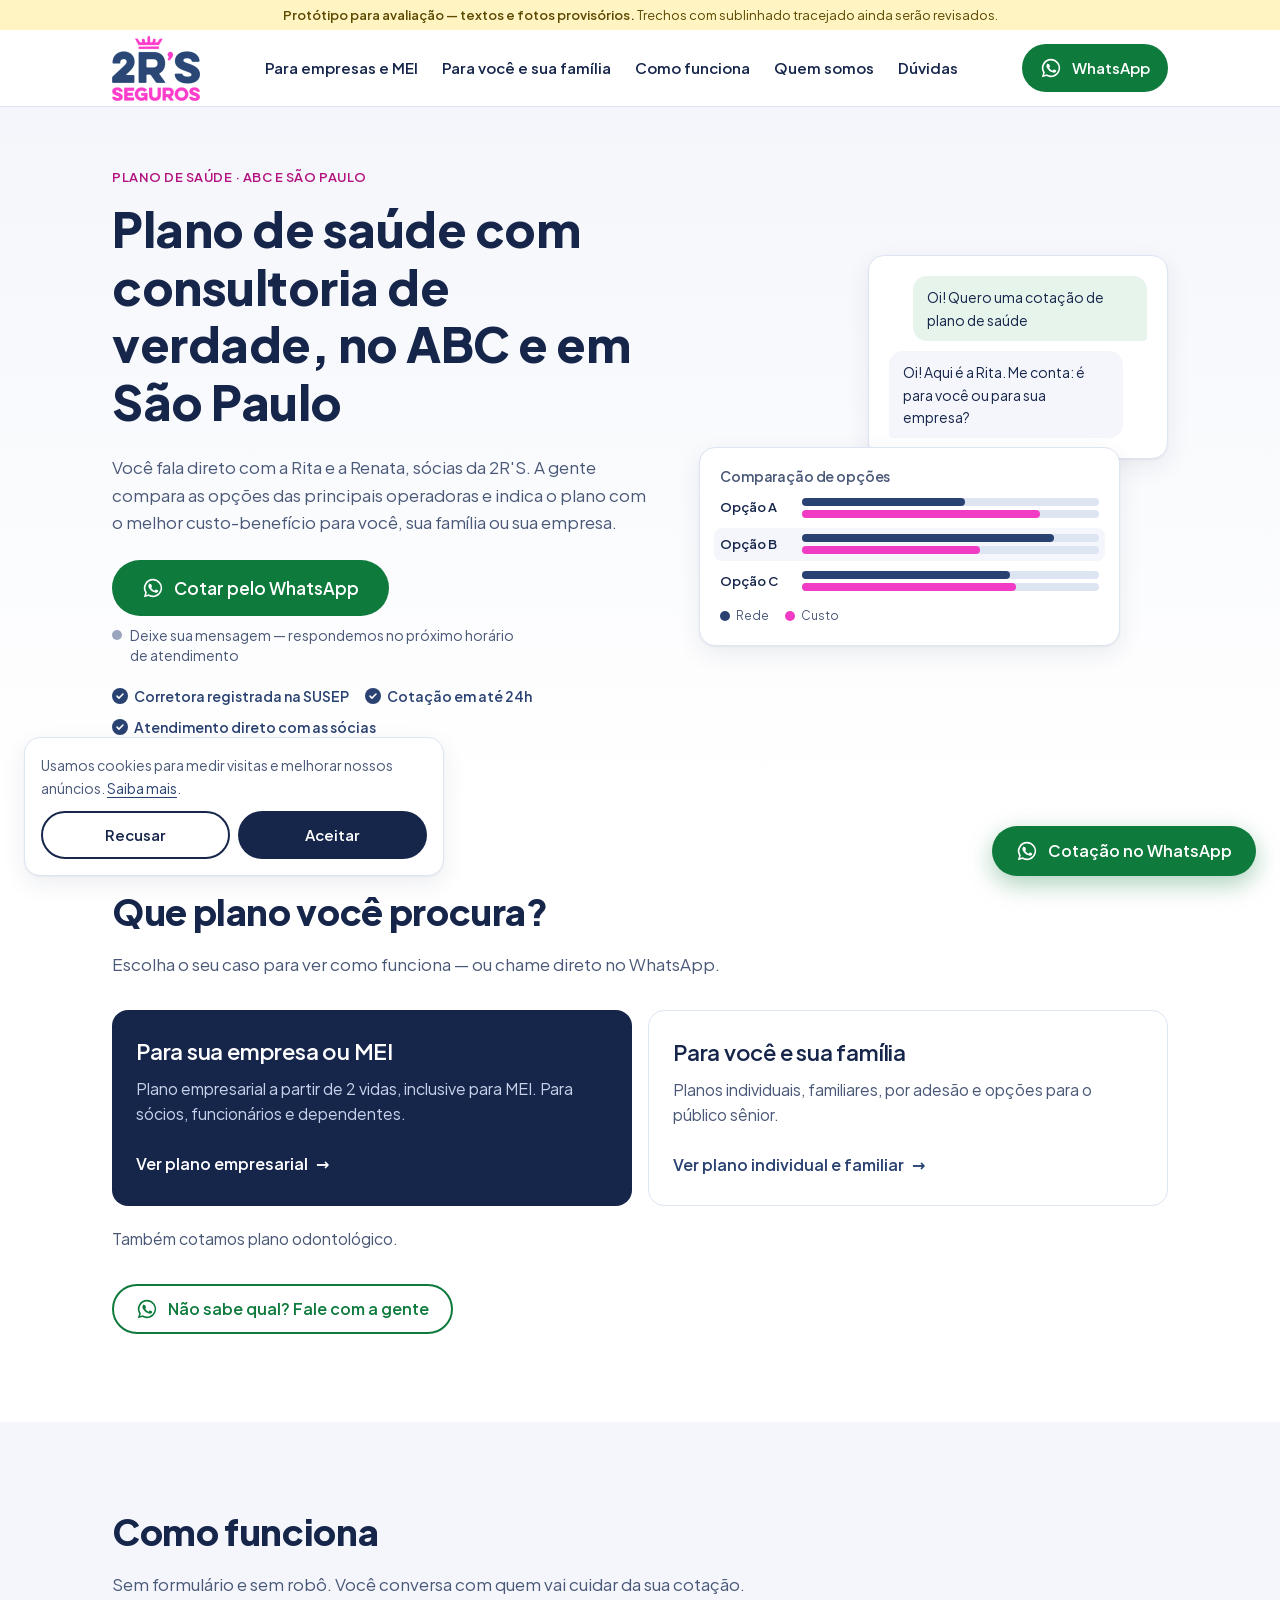
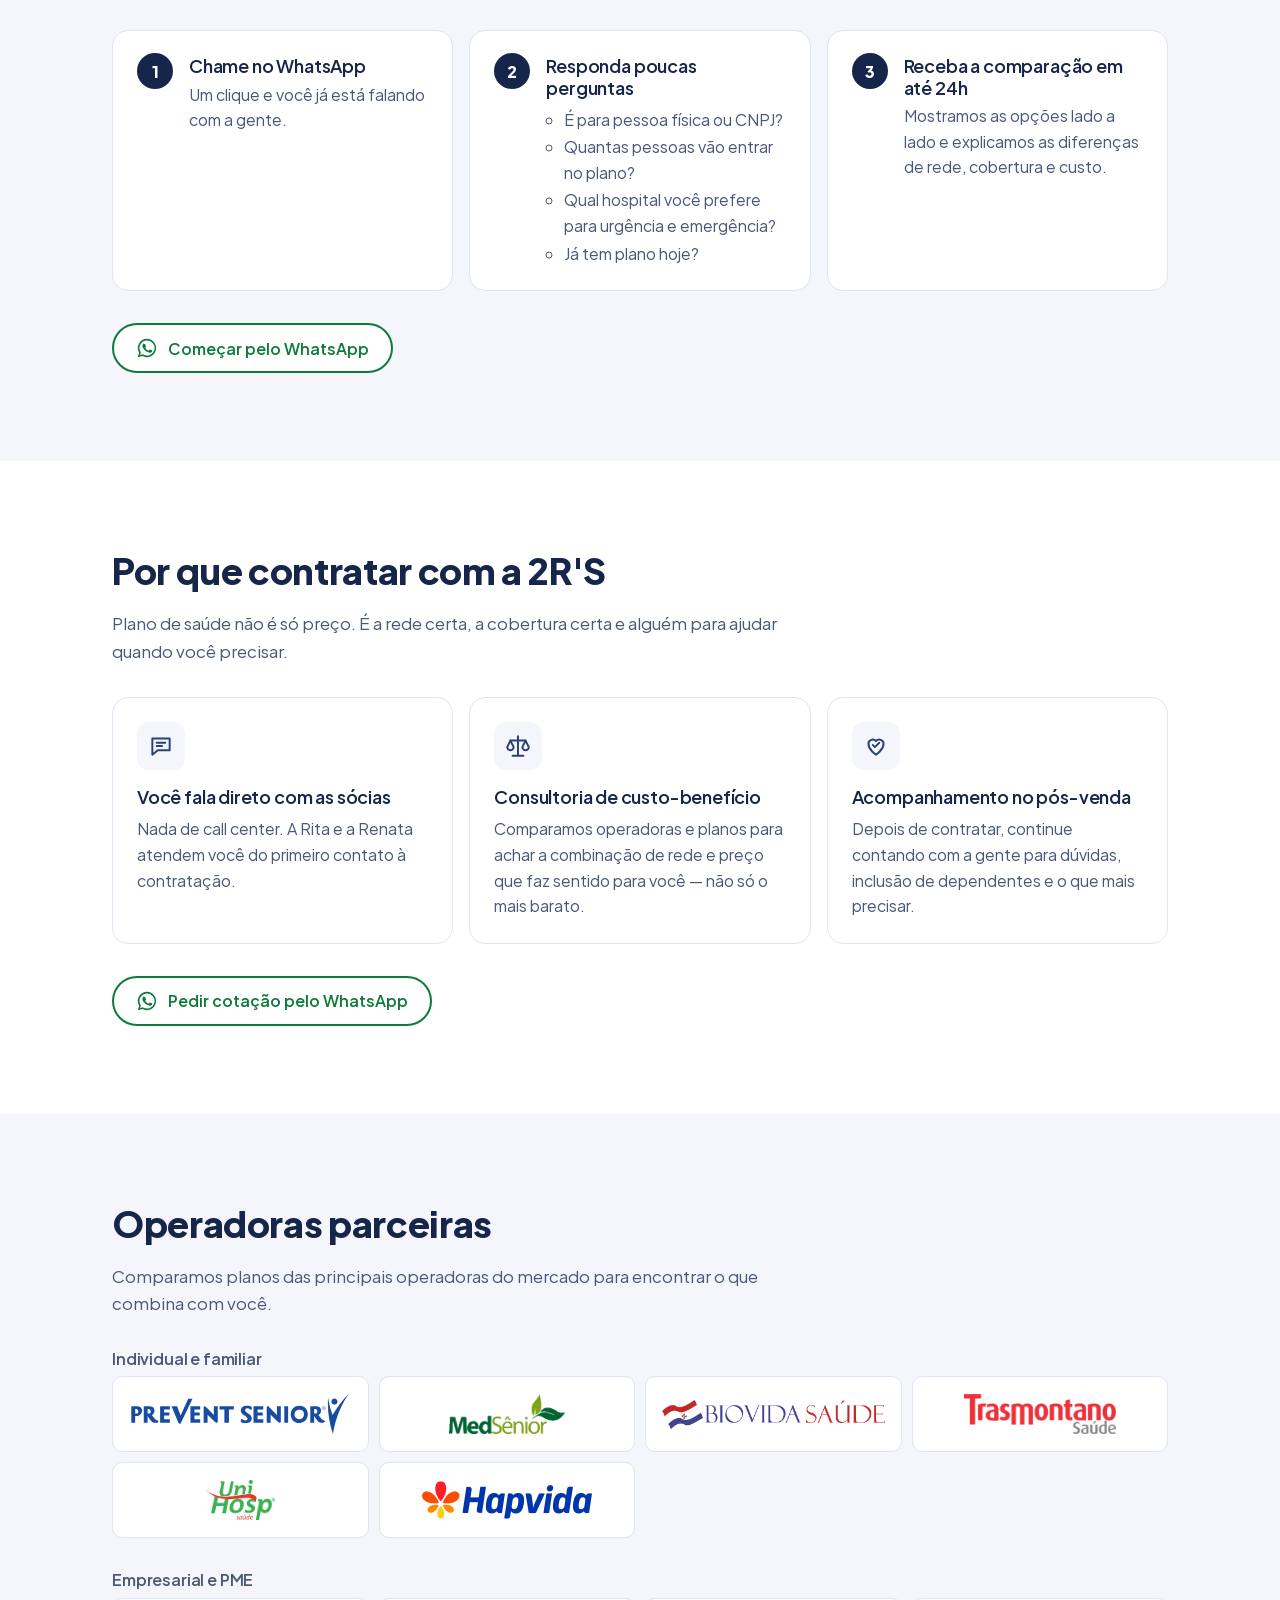
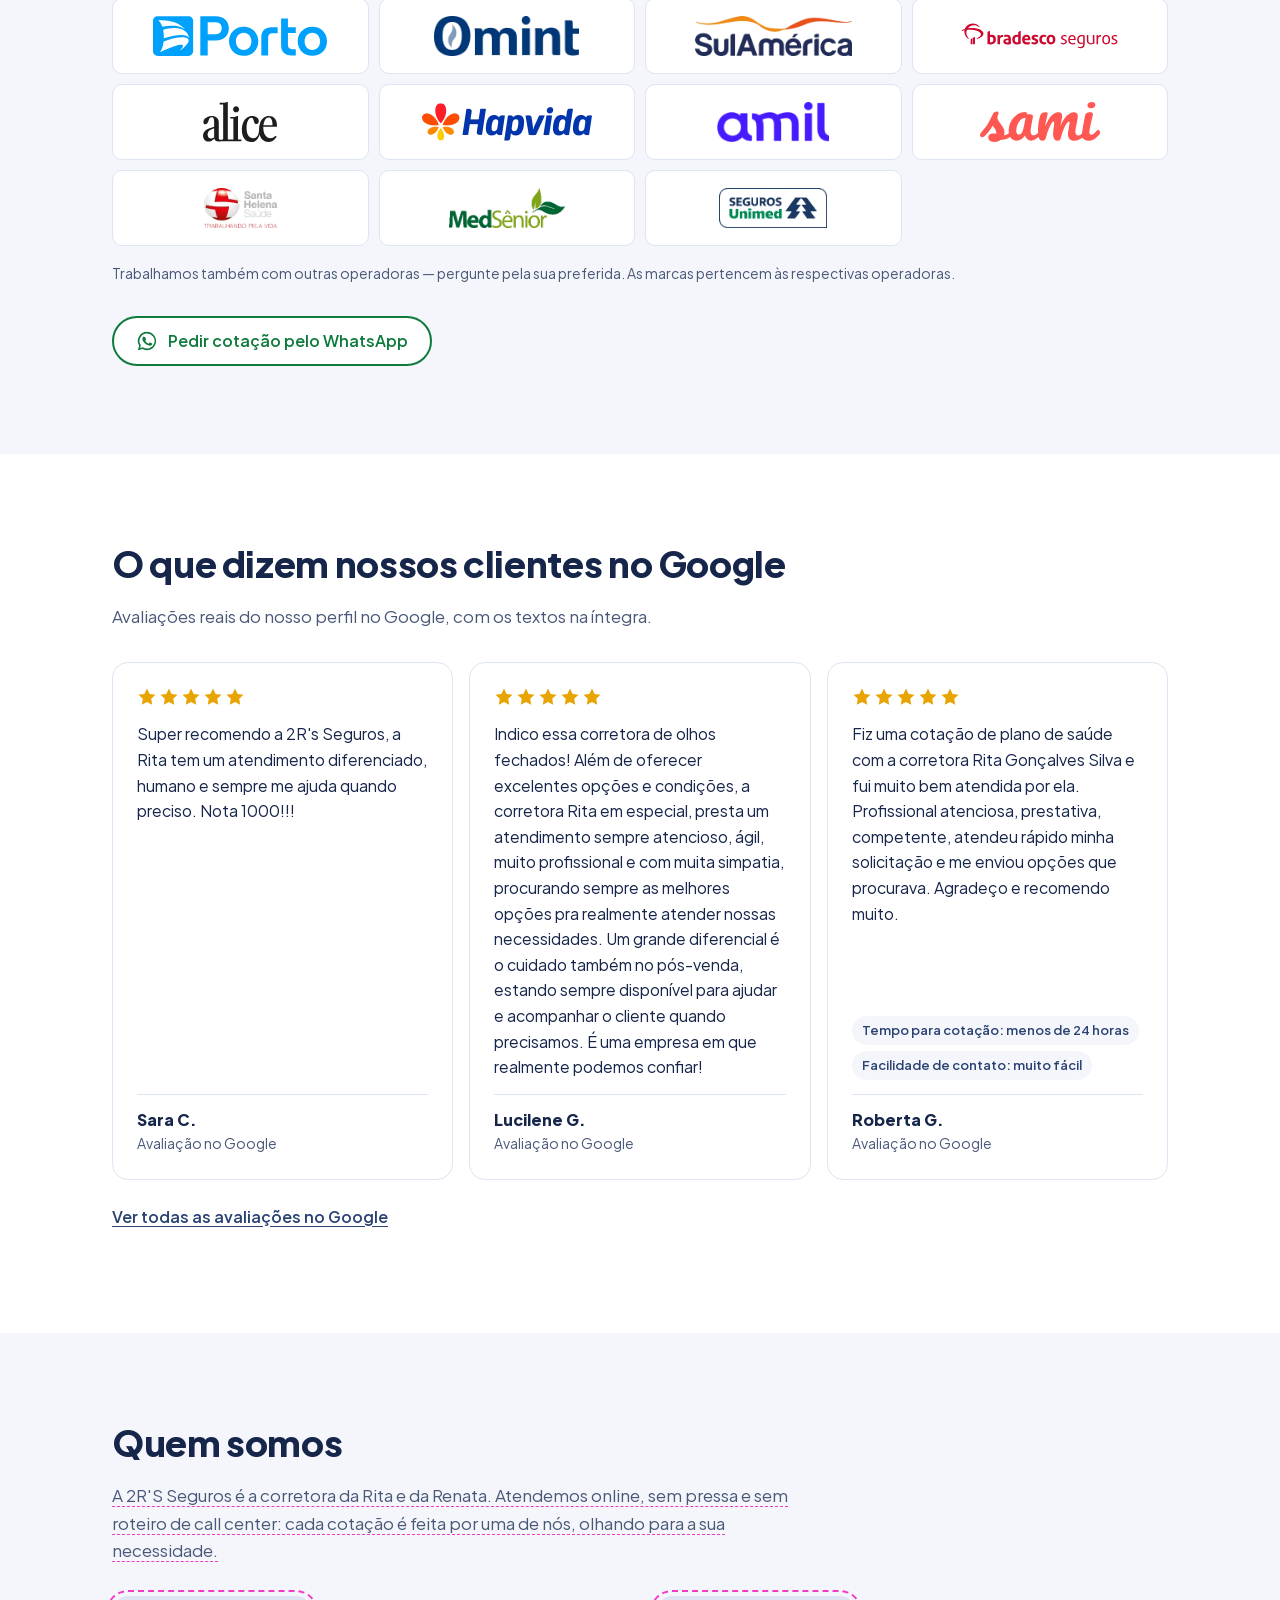
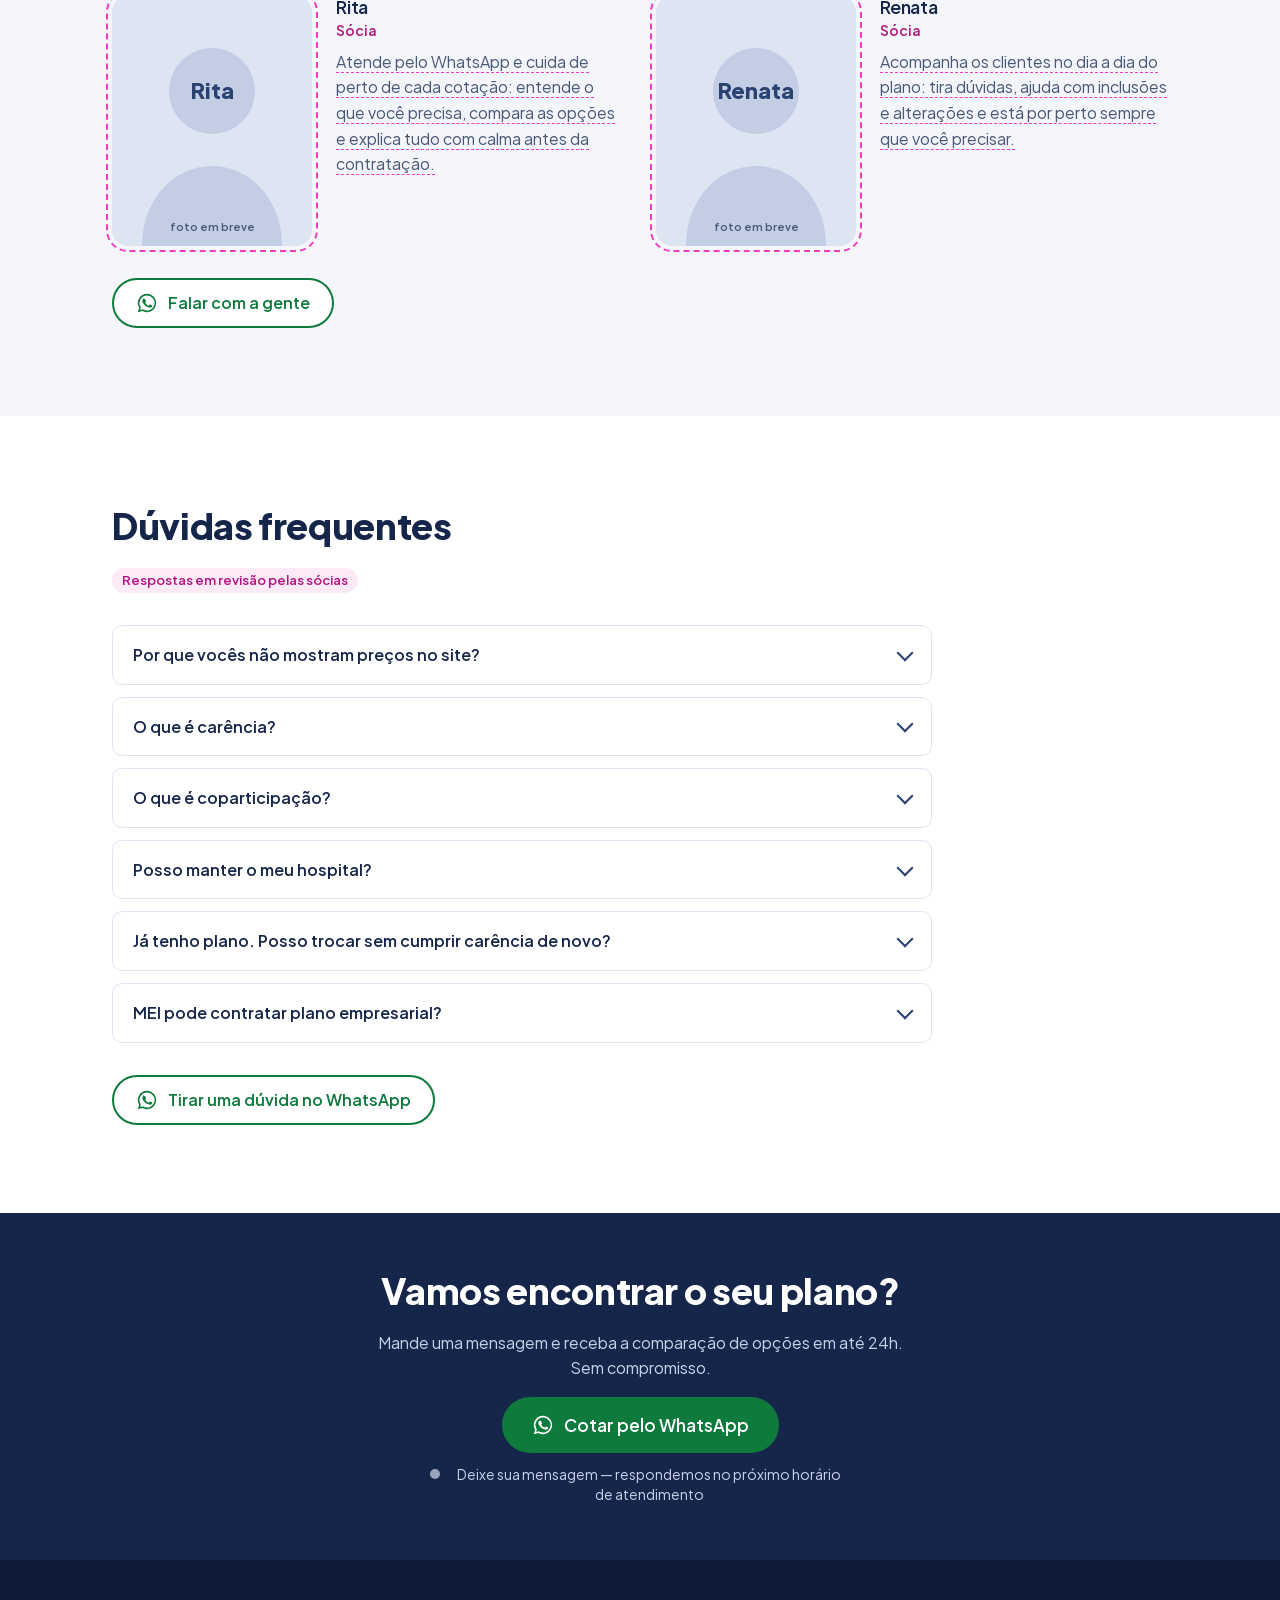
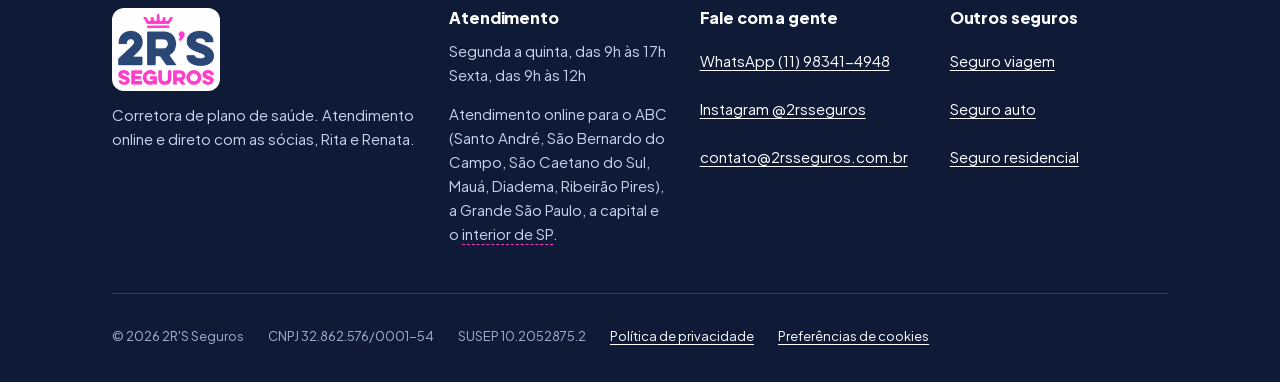
==== commit f7ca5d2c: "Adiciona logos das operadoras Logos obtidos dos sites oficiais de cada operadora, aparados e padroni" ====
--- a/index.html
+++ b/index.html
@@ -26,7 +26,7 @@
 <link rel="apple-touch-icon" href="/favicon.png">
 <link rel="preload" href="/assets/fonts/plus-jakarta-sans-800.woff2" as="font" type="font/woff2" crossorigin>
 <link rel="preload" href="/assets/fonts/plus-jakarta-sans-400.woff2" as="font" type="font/woff2" crossorigin>
-<link rel="stylesheet" href="/assets/css/site.css?v=3">
+<link rel="stylesheet" href="/assets/css/site.css?v=4">
 <!-- Consent Mode v2: padrão "denied" até o visitante aceitar (banner em site.js). Precisa vir ANTES do GTM. -->
 <script>
 window.dataLayer=window.dataLayer||[];function gtag(){dataLayer.push(arguments);}
@@ -114,8 +114,8 @@
   ]
 }
 </script>
-<script src="/assets/js/config.js?v=3" defer></script>
-<script src="/assets/js/site.js?v=3" defer></script>
+<script src="/assets/js/config.js?v=4" defer></script>
+<script src="/assets/js/site.js?v=4" defer></script>
 </head>
 <body>
 <!-- Google Tag Manager (noscript) -->
@@ -221,8 +221,8 @@
         <h2 id="operadoras-t">Operadoras parceiras</h2>
         <p>Comparamos planos das principais operadoras do mercado para encontrar o que combina com você.</p>
       </div>
-      <div class="ops-group"><h3>Individual e familiar</h3><ul class="ops"><li class="op"><span class="op-logo" aria-hidden="true"></span>Prevent Senior</li><li class="op"><span class="op-logo" aria-hidden="true"></span>MedSenior</li><li class="op"><span class="op-logo" aria-hidden="true"></span>Biovida</li><li class="op"><span class="op-logo" aria-hidden="true"></span>Trasmontano</li><li class="op"><span class="op-logo" aria-hidden="true"></span>UniHosp</li><li class="op"><span class="op-logo" aria-hidden="true"></span>Hapvida</li></ul></div><div class="ops-group"><h3>Empresarial e PME</h3><ul class="ops"><li class="op"><span class="op-logo" aria-hidden="true"></span>Porto</li><li class="op"><span class="op-logo" aria-hidden="true"></span>Omint</li><li class="op"><span class="op-logo" aria-hidden="true"></span>SulAmérica</li><li class="op"><span class="op-logo" aria-hidden="true"></span>Bradesco</li><li class="op"><span class="op-logo" aria-hidden="true"></span>Alice</li><li class="op"><span class="op-logo" aria-hidden="true"></span>Hapvida</li><li class="op"><span class="op-logo" aria-hidden="true"></span>Amil</li><li class="op"><span class="op-logo" aria-hidden="true"></span>Sami</li><li class="op"><span class="op-logo" aria-hidden="true"></span>Santa Helena</li><li class="op"><span class="op-logo" aria-hidden="true"></span>MedSenior</li><li class="op"><span class="op-logo" aria-hidden="true"></span>Seguros Unimed</li></ul></div>
-      <p class="ops-note"><span class="placeholder-note">Logos das operadoras em breve</span> Trabalhamos também com outras operadoras — pergunte pela sua preferida.</p>
+      <div class="ops-group"><h3>Individual e familiar</h3><ul class="ops"><li class="op"><img src="/assets/img/operadoras/prevent-senior.svg" alt="Prevent Senior" width="218" height="40" loading="lazy" decoding="async"></li><li class="op"><img src="/assets/img/operadoras/medsenior.webp" alt="MedSenior" width="116" height="40" loading="lazy" decoding="async"></li><li class="op"><img src="/assets/img/operadoras/biovida.webp" alt="Biovida" width="312" height="40" loading="lazy" decoding="async"></li><li class="op"><img src="/assets/img/operadoras/trasmontano.webp" alt="Trasmontano" width="152" height="40" loading="lazy" decoding="async"></li><li class="op"><img src="/assets/img/operadoras/unihosp.webp" alt="UniHosp" width="69" height="40" loading="lazy" decoding="async"></li><li class="op"><img src="/assets/img/operadoras/hapvida.webp" alt="Hapvida" width="179" height="40" loading="lazy" decoding="async"></li></ul></div><div class="ops-group"><h3>Empresarial e PME</h3><ul class="ops"><li class="op"><img src="/assets/img/operadoras/porto.svg" alt="Porto" width="175" height="40" loading="lazy" decoding="async"></li><li class="op"><img src="/assets/img/operadoras/omint.webp" alt="Omint" width="145" height="40" loading="lazy" decoding="async"></li><li class="op"><img src="/assets/img/operadoras/sulamerica.webp" alt="SulAmérica" width="157" height="40" loading="lazy" decoding="async"></li><li class="op"><img src="/assets/img/operadoras/bradesco.svg" alt="Bradesco" width="172" height="40" loading="lazy" decoding="async"></li><li class="op"><img src="/assets/img/operadoras/alice.svg" alt="Alice" width="74" height="40" loading="lazy" decoding="async"></li><li class="op"><img src="/assets/img/operadoras/hapvida.webp" alt="Hapvida" width="179" height="40" loading="lazy" decoding="async"></li><li class="op"><img src="/assets/img/operadoras/amil.webp" alt="Amil" width="112" height="40" loading="lazy" decoding="async"></li><li class="op"><img src="/assets/img/operadoras/sami.svg" alt="Sami" width="120" height="40" loading="lazy" decoding="async"></li><li class="op"><img src="/assets/img/operadoras/santa-helena.webp" alt="Santa Helena" width="73" height="40" loading="lazy" decoding="async"></li><li class="op"><img src="/assets/img/operadoras/medsenior.webp" alt="MedSenior" width="116" height="40" loading="lazy" decoding="async"></li><li class="op"><img src="/assets/img/operadoras/seguros-unimed.webp" alt="Seguros Unimed" width="108" height="40" loading="lazy" decoding="async"></li></ul></div>
+      <p class="ops-note">Trabalhamos também com outras operadoras — pergunte pela sua preferida. As marcas pertencem às respectivas operadoras.</p>
       <div class="section-cta"><a class="btn btn-wa-outline js-whatsapp" href="https://wa.me/5511983414948?text=Ol%C3%A1!%20Vim%20pelo%20site%20da%202RS%20e%20quero%20uma%20cota%C3%A7%C3%A3o%20de%20plano%20de%20sa%C3%BAde." target="_blank" rel="noopener" data-wa-location="operadoras" data-wa-page="home" data-wa-product="saude-geral"><svg viewBox="0 0 24 24" aria-hidden="true" focusable="false"><path fill="currentColor" d="M12 2a10 10 0 0 0-8.6 15.1L2 22l5-1.3A10 10 0 1 0 12 2zm0 1.8a8.2 8.2 0 1 1-4.2 15.2l-.3-.2-3 .8.8-2.9-.2-.3A8.2 8.2 0 0 1 12 3.8z"/><path fill="currentColor" d="M8.6 7.2c-.2 0-.5 0-.7.3-.3.3-.9.9-.9 2.2s.9 2.6 1.1 2.8c.1.2 1.8 2.9 4.5 3.9 2.2.9 2.7.7 3.2.7.5-.1 1.5-.6 1.7-1.2.2-.6.2-1.1.2-1.2-.1-.1-.2-.2-.5-.3l-1.7-.8c-.2-.1-.4-.1-.6.1l-.8 1c-.1.2-.3.2-.5.1-.3-.1-1.1-.4-2-1.3-.8-.7-1.3-1.5-1.4-1.8-.2-.3 0-.4.1-.5l.4-.4.2-.4v-.4l-.8-1.9c-.2-.5-.4-.4-.5-.4h-.6z"/></svg><span>Pedir cotação pelo WhatsApp</span></a></div>
     </div>
   </section>
--- a/assets/css/site.css
+++ b/assets/css/site.css
@@ -264,13 +264,10 @@
 .ops-group h3 { font-size: 1rem; color: var(--ink-soft); font-weight: 600; }
 .ops { list-style: none; padding: 0; margin: 0; display: grid; grid-template-columns: repeat(2, minmax(0, 1fr)); gap: 10px; }
 .op {
-  display: flex; align-items: center; gap: 10px; background: #fff; border: 1px solid var(--line);
-  border-radius: var(--radius-sm); padding: 10px 12px; font-weight: 600; font-size: .9375rem; min-height: 52px;
-}
-.op-logo {
-  width: 32px; height: 32px; flex: none; border-radius: 8px; border: 1.5px dashed var(--navy-100);
-  background: var(--navy-50);
-}
+  display: flex; align-items: center; justify-content: center; background: #fff; border: 1px solid var(--line);
+  border-radius: var(--radius-sm); padding: 12px 16px; height: 76px;
+}
+.op img { width: auto; height: auto; max-width: 100%; max-height: 40px; object-fit: contain; }
 .ops-note { margin-top: 16px; font-size: .875rem; color: var(--ink-soft); }
 
 /* Avaliações do Google */
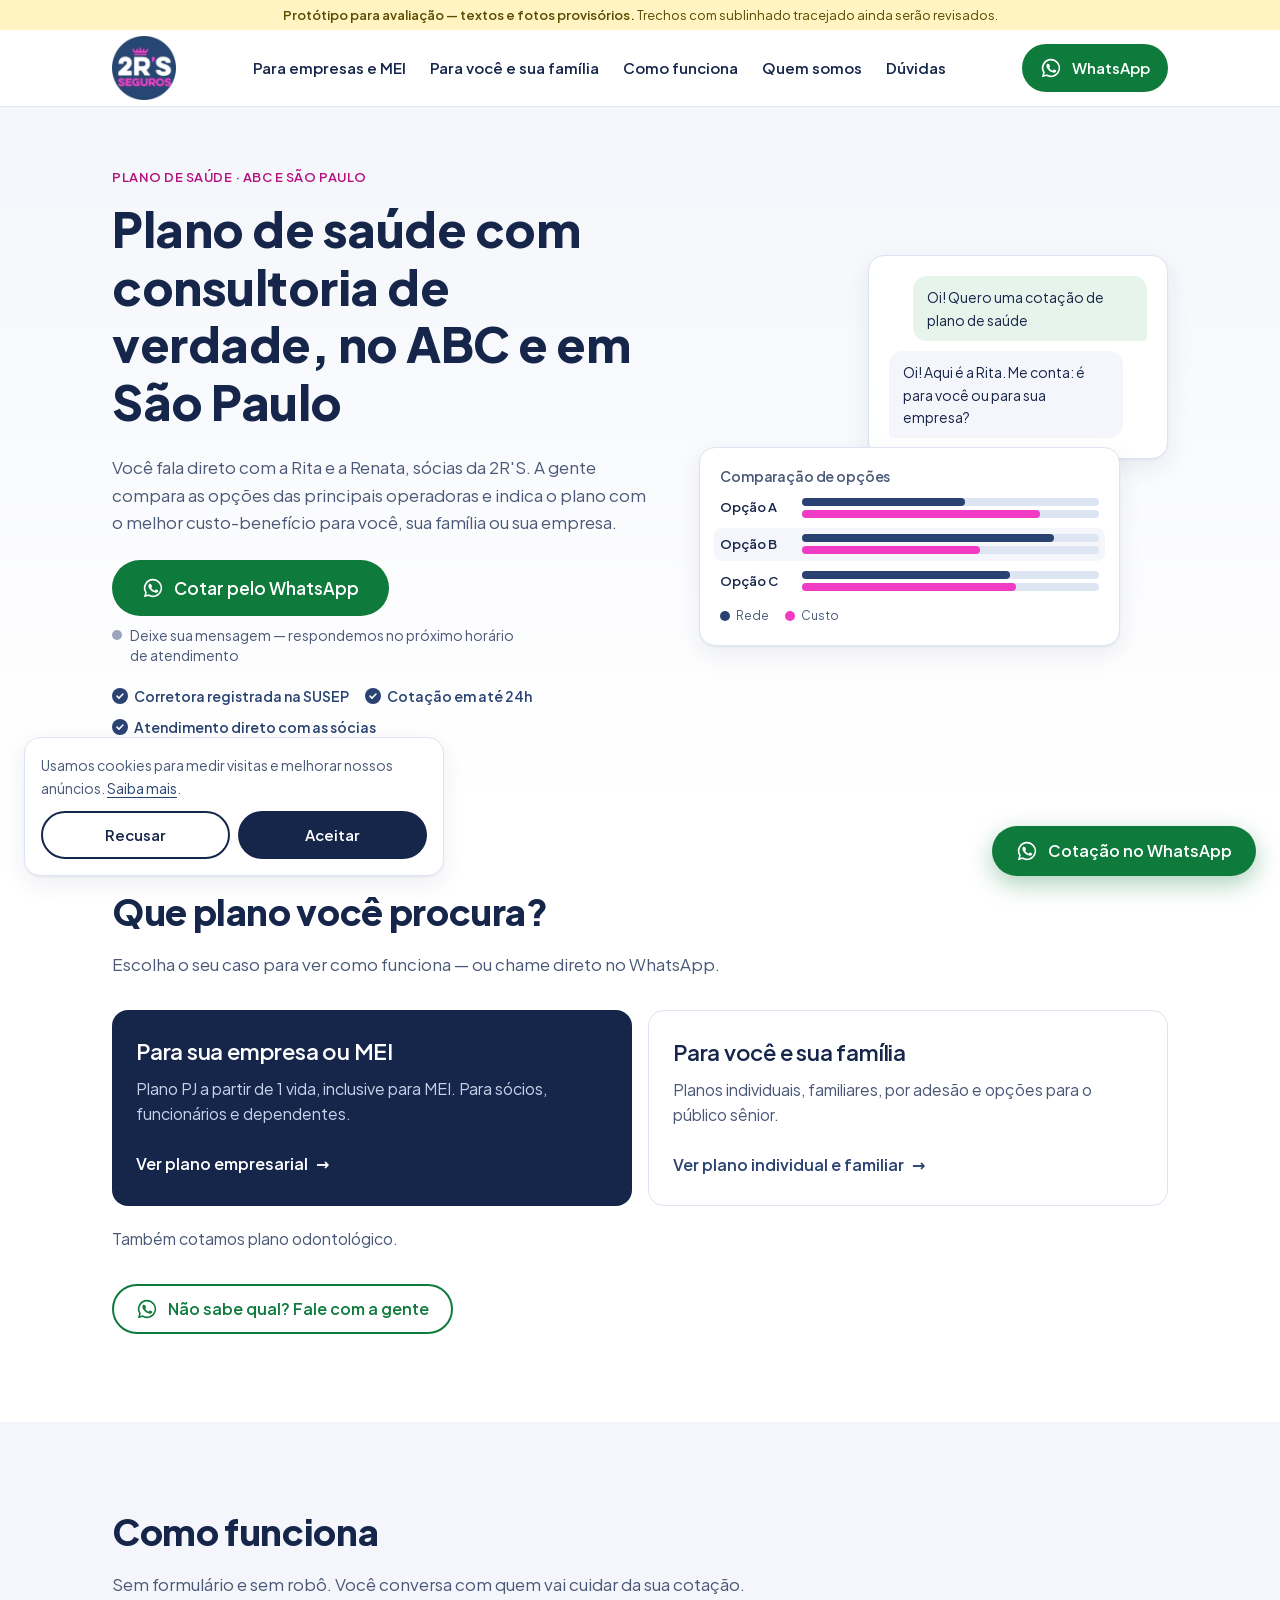
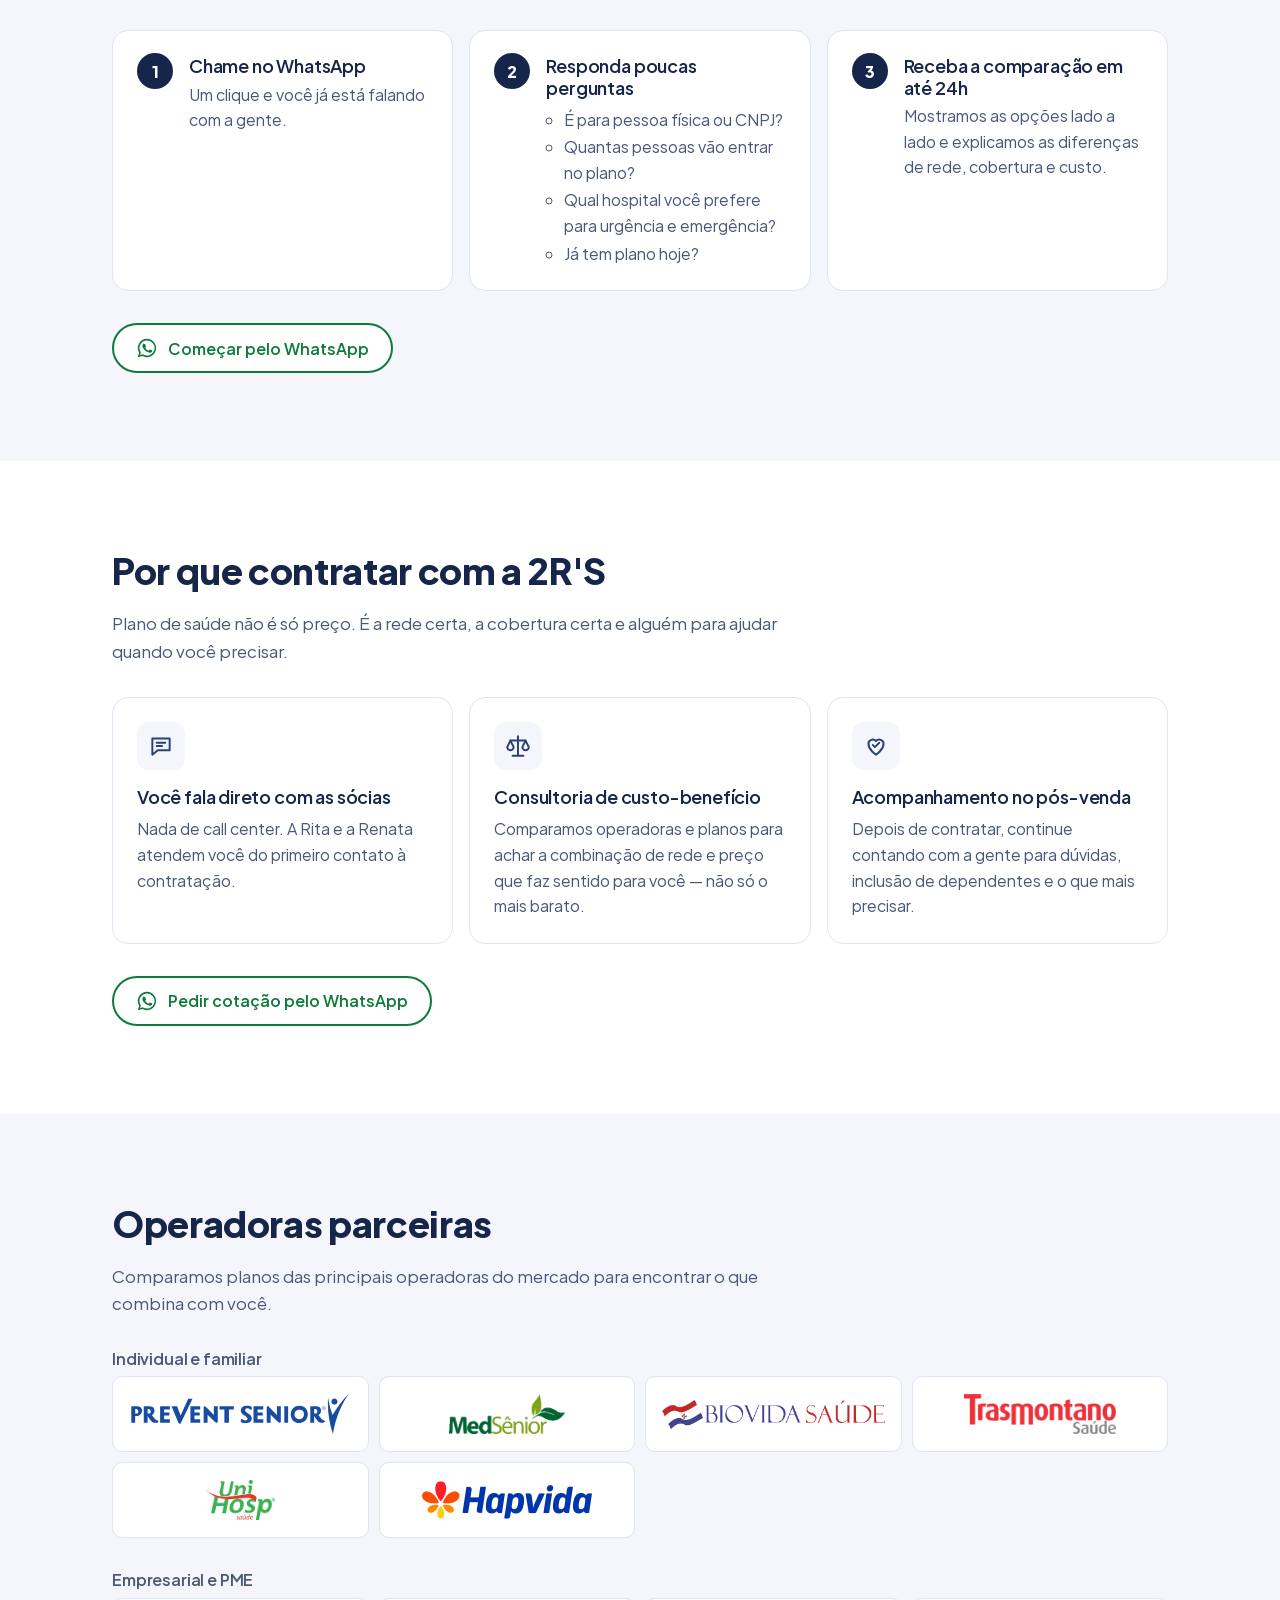
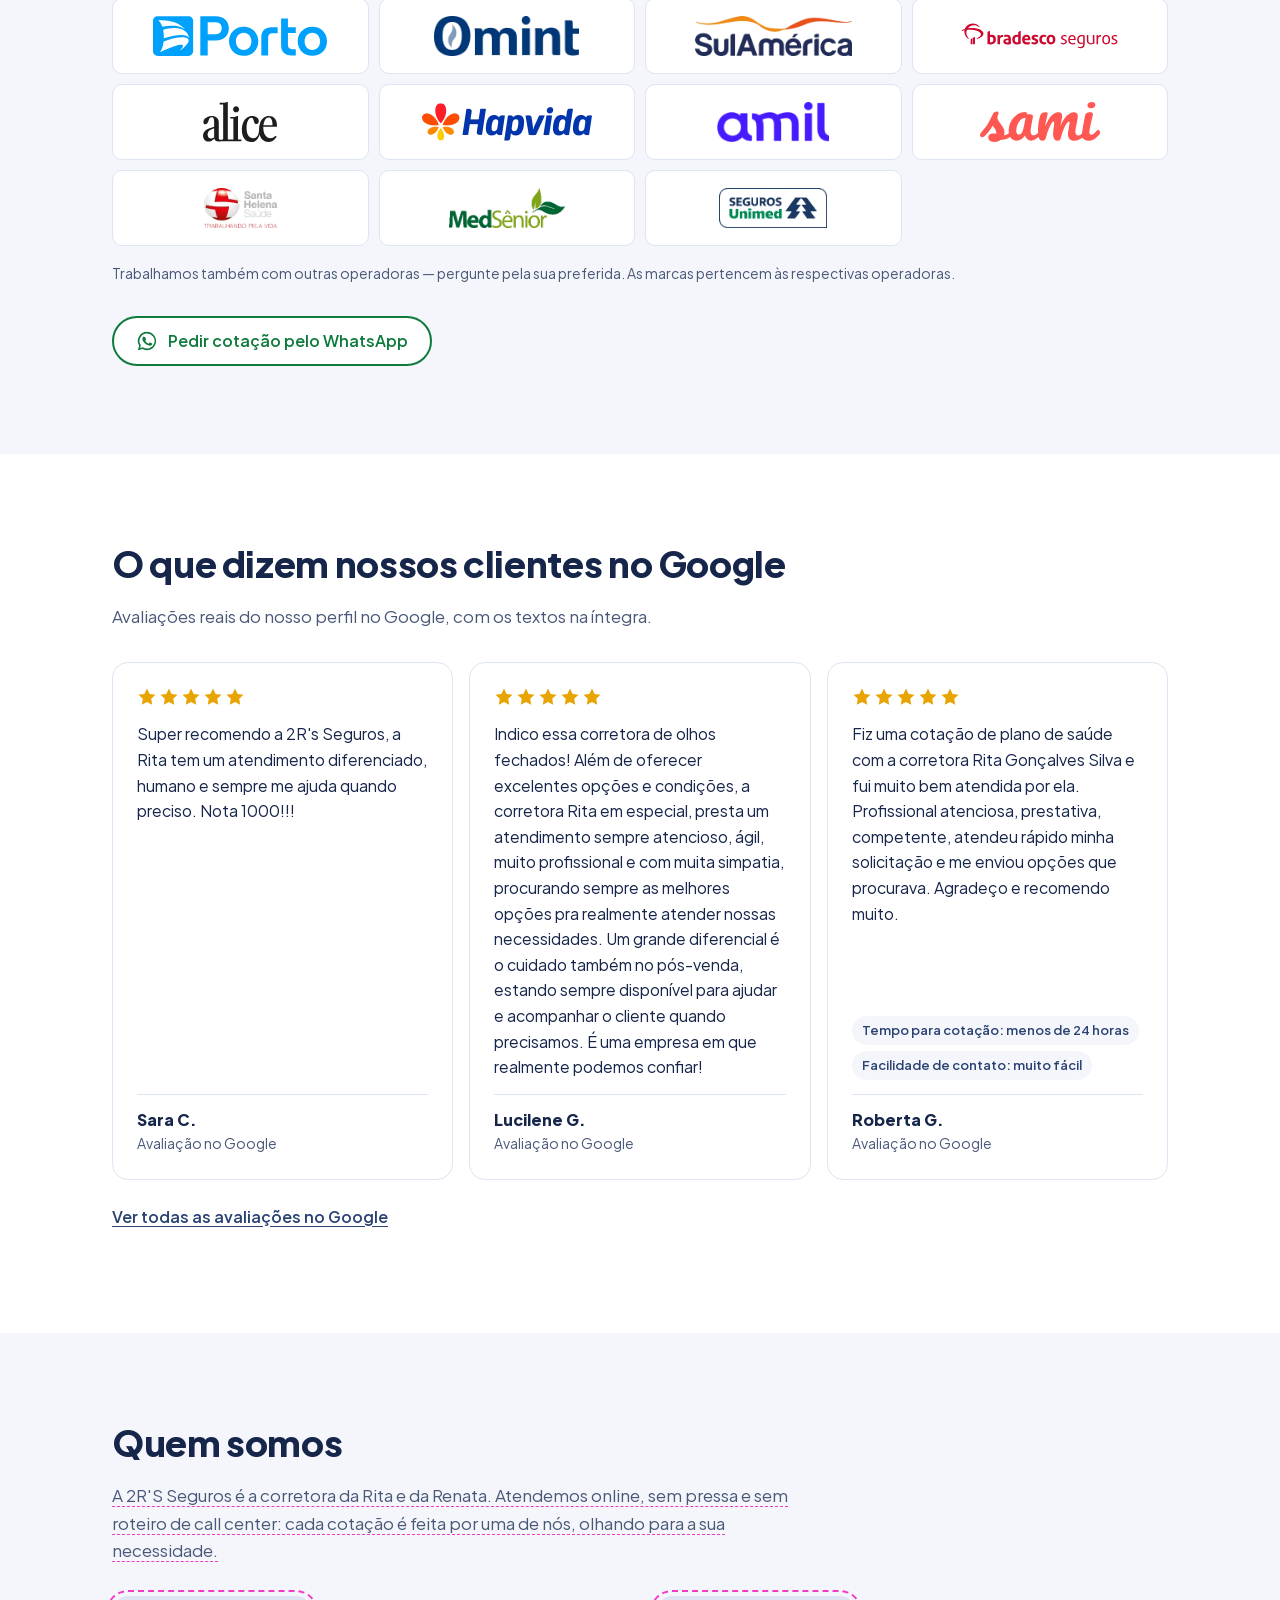
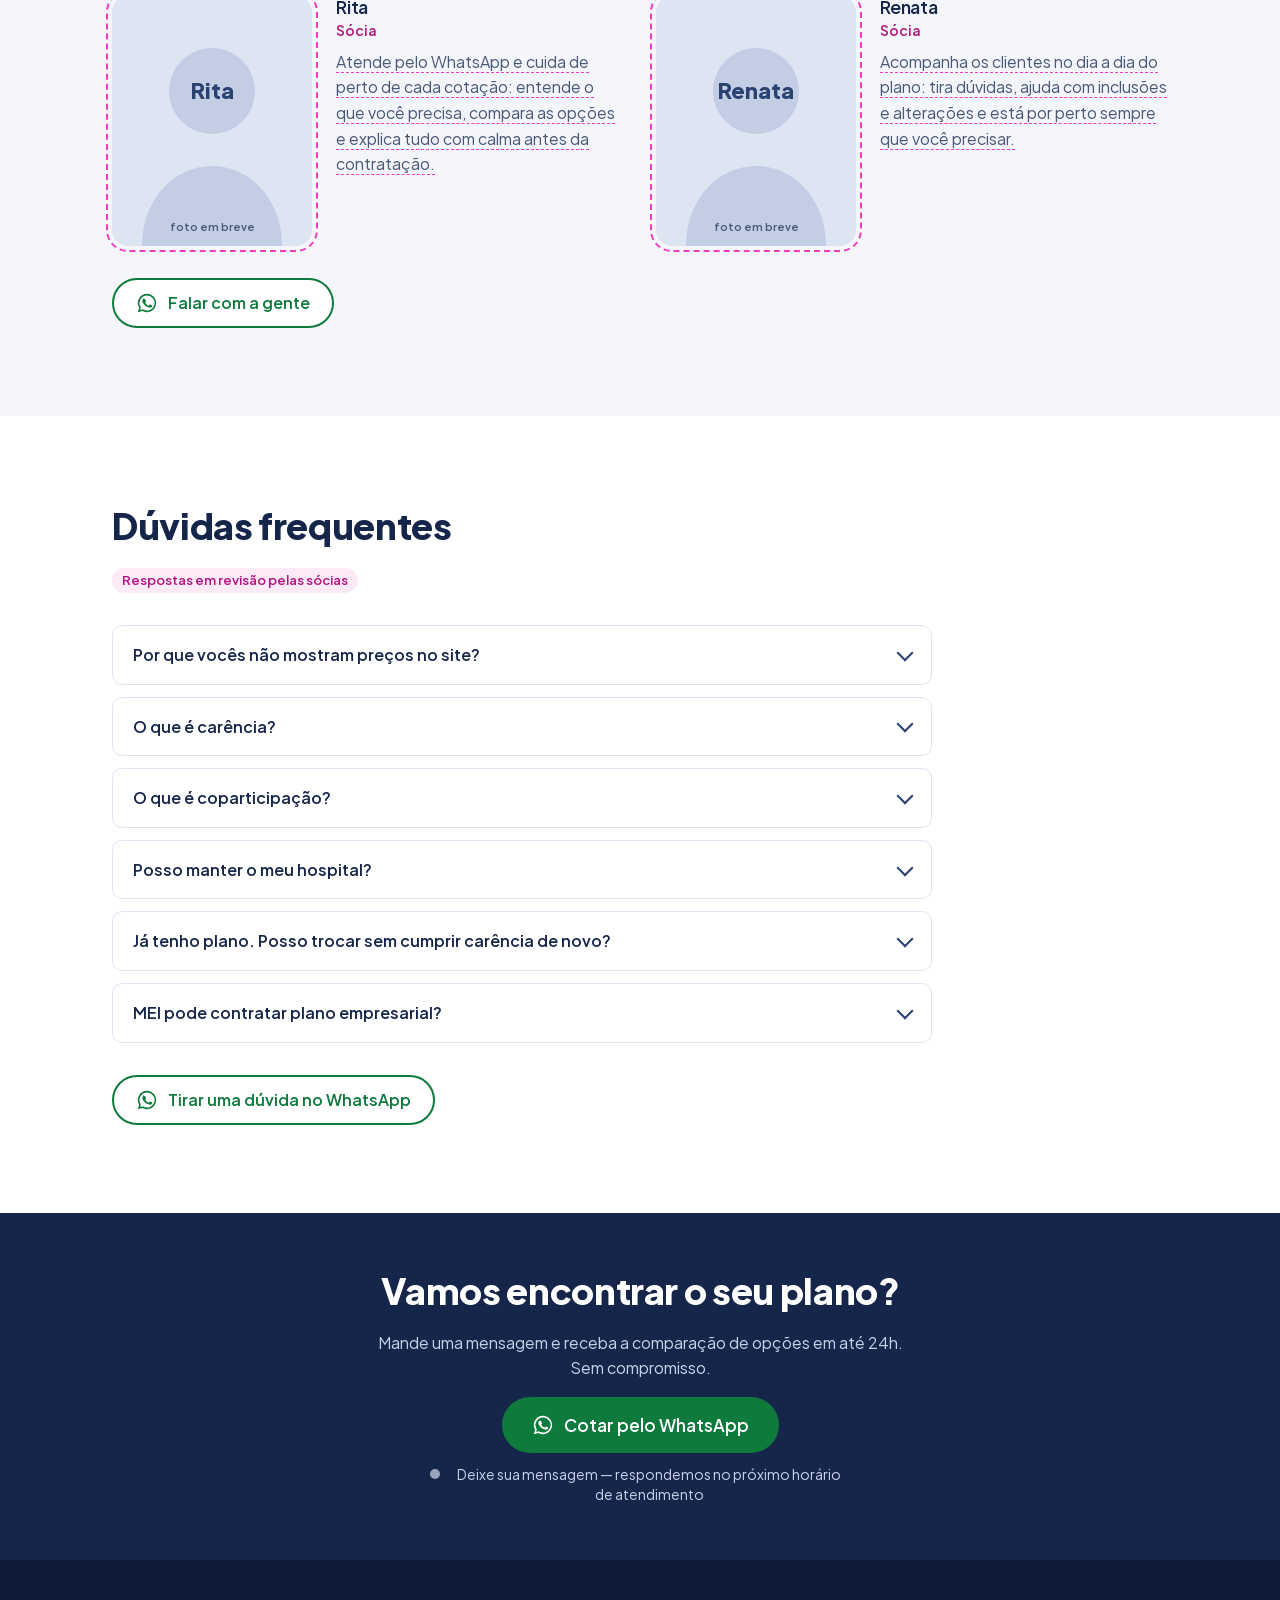
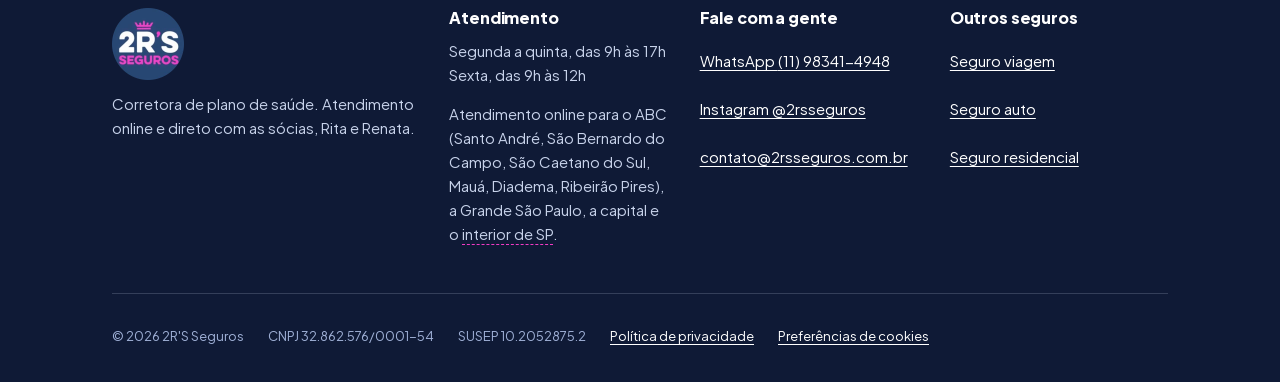
==== commit 5bf8c813: "Ajusta FAQ e textos com a revisao das socias; logo em circulo - MEI/PJ: opcoes de plano PJ a partir " ====
--- a/index.html
+++ b/index.html
@@ -17,16 +17,16 @@
 <meta property="og:title" content="Plano de Saúde no ABC e em São Paulo | 2R'S Seguros">
 <meta property="og:description" content="Corretora de plano de saúde no ABC e em São Paulo. Compare operadoras com atendimento direto das sócias e receba sua cotação pelo WhatsApp em até 24h.">
 <meta property="og:url" content="https://2rsseguros.com.br/">
-<meta property="og:image" content="https://2rsseguros.com.br/assets/img/logo.png">
-<meta property="og:image:width" content="350">
-<meta property="og:image:height" content="257">
+<meta property="og:image" content="https://2rsseguros.com.br/assets/img/logo-circulo.png">
+<meta property="og:image:width" content="512">
+<meta property="og:image:height" content="512">
 <meta property="og:image:alt" content="Logo da 2R'S Seguros">
 <meta name="twitter:card" content="summary">
 <link rel="icon" href="/favicon.png" type="image/png">
 <link rel="apple-touch-icon" href="/favicon.png">
 <link rel="preload" href="/assets/fonts/plus-jakarta-sans-800.woff2" as="font" type="font/woff2" crossorigin>
 <link rel="preload" href="/assets/fonts/plus-jakarta-sans-400.woff2" as="font" type="font/woff2" crossorigin>
-<link rel="stylesheet" href="/assets/css/site.css?v=4">
+<link rel="stylesheet" href="/assets/css/site.css?v=6">
 <!-- Consent Mode v2: padrão "denied" até o visitante aceitar (banner em site.js). Precisa vir ANTES do GTM. -->
 <script>
 window.dataLayer=window.dataLayer||[];function gtag(){dataLayer.push(arguments);}
@@ -48,8 +48,8 @@
   "@type": "InsuranceAgency",
   "name": "2R'S Seguros",
   "url": "https://2rsseguros.com.br/",
-  "logo": "https://2rsseguros.com.br/assets/img/logo.png",
-  "image": "https://2rsseguros.com.br/assets/img/logo.png",
+  "logo": "https://2rsseguros.com.br/assets/img/logo-circulo.png",
+  "image": "https://2rsseguros.com.br/assets/img/logo-circulo.png",
   "telephone": "+55-11-98341-4948",
   "taxID": "32.862.576/0001-54",
   "areaServed": [
@@ -114,8 +114,8 @@
   ]
 }
 </script>
-<script src="/assets/js/config.js?v=4" defer></script>
-<script src="/assets/js/site.js?v=4" defer></script>
+<script src="/assets/js/config.js?v=6" defer></script>
+<script src="/assets/js/site.js?v=6" defer></script>
 </head>
 <body>
 <!-- Google Tag Manager (noscript) -->
@@ -125,7 +125,7 @@
 <div class="proto-bar" role="note"><strong>Protótipo para avaliação — textos e fotos provisórios.</strong><span class="more"> Trechos com sublinhado tracejado ainda serão revisados.</span></div>
 <header class="site-header">
   <div class="container">
-    <a class="logo" href="/" aria-label="2R'S Seguros — página inicial"><img src="/assets/img/logo-176.webp" width="88" height="65" alt="" fetchpriority="high"></a>
+    <a class="logo" href="/" aria-label="2R'S Seguros — página inicial"><img src="/assets/img/logo-circulo-144.webp" width="64" height="64" alt="" fetchpriority="high"></a>
     <nav class="main-nav" aria-label="Principal"><ul><li><a href="/plano-de-saude-empresarial/">Para empresas e MEI</a></li><li><a href="/plano-de-saude-individual-familiar/">Para você e sua família</a></li><li><a href="/#como-funciona">Como funciona</a></li><li><a href="/#quem-somos">Quem somos</a></li><li><a href="/#duvidas">Dúvidas</a></li></ul></nav>
     <a class="btn btn-wa btn-sm js-whatsapp" href="https://wa.me/5511983414948?text=Ol%C3%A1!%20Vim%20pelo%20site%20da%202RS%20e%20quero%20uma%20cota%C3%A7%C3%A3o%20de%20plano%20de%20sa%C3%BAde." target="_blank" rel="noopener" data-wa-location="cabecalho" data-wa-page="home" data-wa-product="saude-geral" aria-label="Falar no WhatsApp"><svg viewBox="0 0 24 24" aria-hidden="true" focusable="false"><path fill="currentColor" d="M12 2a10 10 0 0 0-8.6 15.1L2 22l5-1.3A10 10 0 1 0 12 2zm0 1.8a8.2 8.2 0 1 1-4.2 15.2l-.3-.2-3 .8.8-2.9-.2-.3A8.2 8.2 0 0 1 12 3.8z"/><path fill="currentColor" d="M8.6 7.2c-.2 0-.5 0-.7.3-.3.3-.9.9-.9 2.2s.9 2.6 1.1 2.8c.1.2 1.8 2.9 4.5 3.9 2.2.9 2.7.7 3.2.7.5-.1 1.5-.6 1.7-1.2.2-.6.2-1.1.2-1.2-.1-.1-.2-.2-.5-.3l-1.7-.8c-.2-.1-.4-.1-.6.1l-.8 1c-.1.2-.3.2-.5.1-.3-.1-1.1-.4-2-1.3-.8-.7-1.3-1.5-1.4-1.8-.2-.3 0-.4.1-.5l.4-.4.2-.4v-.4l-.8-1.9c-.2-.5-.4-.4-.5-.4h-.6z"/></svg><span>WhatsApp</span></a>
   </div>
@@ -168,7 +168,7 @@
       <div class="cards two">
         <a class="path-card" href="/plano-de-saude-empresarial/">
           <h3>Para sua empresa ou MEI</h3>
-          <p>Plano empresarial a partir de 2 vidas, inclusive para MEI. Para sócios, funcionários e dependentes.</p>
+          <p>Plano PJ a partir de 1 vida, inclusive para MEI. Para sócios, funcionários e dependentes.</p>
           <span class="go">Ver plano empresarial</span>
         </a>
         <a class="path-card light" href="/plano-de-saude-individual-familiar/">
@@ -271,7 +271,7 @@
         <h2 id="duvidas-t">Dúvidas frequentes</h2>
         <p><span class="placeholder-note">Respostas em revisão pelas sócias</span></p>
       </div>
-      <div class="faq"><details><summary>Por que vocês não mostram preços no site?</summary><div class="answer placeholder"><p>O valor de um plano depende da idade de cada pessoa, do tipo de plano, da rede de hospitais e da região. Uma tabela genérica dificilmente mostraria o preço real para você.</p><p>Na cotação, comparamos opções reais para o seu perfil e mostramos onde está o melhor custo-benefício.</p></div></details><details><summary>O que é carência?</summary><div class="answer placeholder"><p>É o período, depois da contratação, em que alguns atendimentos ainda não têm cobertura. A ANS define prazos máximos: 24 horas para urgência e emergência, 300 dias para parto e até 180 dias para os demais casos.</p><p>Dependendo da operadora, do tipo de plano e do número de pessoas, pode haver redução de carências. A gente verifica isso na cotação.</p></div></details><details><summary>O que é coparticipação?</summary><div class="answer placeholder"><p>No plano com coparticipação, a mensalidade costuma ser menor e você paga uma parte do valor de consultas e exames quando usa. No plano sem coparticipação, a mensalidade é maior, mas não há cobrança por uso.</p><p>Qual compensa depende de quanto você costuma usar o plano — a gente ajuda a fazer essa conta.</p></div></details><details><summary>Posso manter o meu hospital?</summary><div class="answer placeholder"><p>Depende da rede credenciada de cada plano. Por isso perguntamos qual hospital é importante para você em urgência e emergência: assim a comparação já considera as opções que incluem esse hospital.</p></div></details><details><summary>Já tenho plano. Posso trocar sem cumprir carência de novo?</summary><div class="answer placeholder"><p>Em muitos casos, sim. A portabilidade de carências permite trocar de plano sem cumprir novas carências, desde que você atenda às regras da ANS — por exemplo, estar com as mensalidades em dia e ter um tempo mínimo de permanência no plano atual.</p><p>A gente avalia se o seu caso se encaixa antes de você decidir.</p></div></details><details><summary>MEI pode contratar plano empresarial?</summary><div class="answer placeholder"><p>Sim. Muitas operadoras aceitam MEI no plano empresarial, a partir de 2 vidas — por exemplo, o titular e um dependente. Cada operadora tem suas regras, como um tempo mínimo de CNPJ ativo. A gente confere isso para você.</p></div></details></div>
+      <div class="faq"><details><summary>Por que vocês não mostram preços no site?</summary><div class="answer placeholder"><p>O valor de um plano depende da idade de cada pessoa, do tipo de plano, da rede de hospitais e da região. Uma tabela genérica dificilmente mostraria o preço real para você.</p><p>Na cotação, comparamos opções reais para o seu perfil e mostramos onde está o melhor custo-benefício.</p></div></details><details><summary>O que é carência?</summary><div class="answer placeholder"><p>É o período, depois da contratação, em que alguns atendimentos ainda não têm cobertura. A ANS define prazos máximos: 24 horas para urgência e emergência, 300 dias para parto e até 180 dias para os demais casos.</p><p>A redução de carências é sempre analisada pela operadora, caso a caso. Parto, terapias e a Cobertura Parcial Temporária (CPT) de doenças preexistentes não têm redução. A gente verifica as condições na cotação.</p></div></details><details><summary>O que é coparticipação?</summary><div class="answer placeholder"><p>No plano com coparticipação, a mensalidade costuma ser menor e você paga uma parte do valor quando usa. Há dois formatos:</p><ul><li><strong>Coparticipação total:</strong> a cobrança vale para consultas, exames e demais procedimentos.</li><li><strong>Coparticipação parcial:</strong> a cobrança vale só para alguns atendimentos, como as terapias.</li></ul><p>No plano sem coparticipação, a mensalidade é maior, mas não há cobrança por uso.</p><p>Qual compensa depende de quanto você costuma usar o plano — a gente ajuda a fazer essa conta.</p></div></details><details><summary>Posso manter o meu hospital?</summary><div class="answer placeholder"><p>Depende da rede credenciada de cada plano. Por isso perguntamos qual hospital é importante para você em urgência e emergência: assim a comparação já considera as opções que incluem esse hospital.</p></div></details><details><summary>Já tenho plano. Posso trocar sem cumprir carência de novo?</summary><div class="answer placeholder"><p>Quem já tem plano pode pedir redução de carência na troca, mas ela é <strong>sempre analisada pela operadora</strong>, que decide o que aceita reduzir.</p><p>Mesmo com redução, <strong>parto, terapias e a CPT</strong> (Cobertura Parcial Temporária, aplicada a doenças preexistentes) não têm redução de carência.</p><p>A gente leva o seu caso à operadora e explica o que muda antes de você decidir.</p></div></details><details><summary>MEI pode contratar plano empresarial?</summary><div class="answer placeholder"><p>Sim. Hoje já existem opções de plano PJ a partir de 1 vida — ou seja, o próprio MEI pode contratar só para si, e incluir dependentes se quiser.</p><p>Cada operadora tem suas regras, como um tempo mínimo de CNPJ ativo. A gente confere isso para você.</p></div></details></div>
       <div class="section-cta"><a class="btn btn-wa-outline js-whatsapp" href="https://wa.me/5511983414948?text=Ol%C3%A1!%20Vim%20pelo%20site%20da%202RS%20e%20quero%20uma%20cota%C3%A7%C3%A3o%20de%20plano%20de%20sa%C3%BAde." target="_blank" rel="noopener" data-wa-location="duvidas" data-wa-page="home" data-wa-product="saude-geral"><svg viewBox="0 0 24 24" aria-hidden="true" focusable="false"><path fill="currentColor" d="M12 2a10 10 0 0 0-8.6 15.1L2 22l5-1.3A10 10 0 1 0 12 2zm0 1.8a8.2 8.2 0 1 1-4.2 15.2l-.3-.2-3 .8.8-2.9-.2-.3A8.2 8.2 0 0 1 12 3.8z"/><path fill="currentColor" d="M8.6 7.2c-.2 0-.5 0-.7.3-.3.3-.9.9-.9 2.2s.9 2.6 1.1 2.8c.1.2 1.8 2.9 4.5 3.9 2.2.9 2.7.7 3.2.7.5-.1 1.5-.6 1.7-1.2.2-.6.2-1.1.2-1.2-.1-.1-.2-.2-.5-.3l-1.7-.8c-.2-.1-.4-.1-.6.1l-.8 1c-.1.2-.3.2-.5.1-.3-.1-1.1-.4-2-1.3-.8-.7-1.3-1.5-1.4-1.8-.2-.3 0-.4.1-.5l.4-.4.2-.4v-.4l-.8-1.9c-.2-.5-.4-.4-.5-.4h-.6z"/></svg><span>Tirar uma dúvida no WhatsApp</span></a></div>
     </div>
   </section>
@@ -288,7 +288,7 @@
   <div class="container">
     <div class="footer-grid">
       <div class="footer-brand">
-        <img src="/assets/img/logo-176.webp" width="96" height="71" alt="2R'S Seguros" loading="lazy">
+        <img src="/assets/img/logo-circulo-144.webp" width="72" height="72" alt="2R'S Seguros" loading="lazy">
         <p>Corretora de plano de saúde. Atendimento online e direto com as sócias, Rita e Renata.</p>
       </div>
       <div>
--- a/assets/css/site.css
+++ b/assets/css/site.css
@@ -117,7 +117,7 @@
 .site-header { background: #fff; border-bottom: 1px solid var(--line); }
 .site-header .container { display: flex; align-items: center; justify-content: space-between; gap: 16px; min-height: 76px; }
 .logo { display: block; flex: none; }
-.logo img { width: 88px; height: 65px; }
+.logo img { width: 64px; height: 64px; }
 .main-nav { display: none; }
 .main-nav ul { list-style: none; margin: 0; padding: 0; display: flex; gap: 24px; }
 .main-nav a { color: var(--ink); text-decoration: none; font-weight: 600; font-size: .9375rem; }
@@ -198,9 +198,9 @@
 .art-blob.a { width: 260px; height: 260px; background: #e9defa; top: -40px; right: -60px; opacity: .6; }
 .art-blob.b { width: 180px; height: 180px; background: #fbd9f0; bottom: -40px; left: 0; opacity: .7; }
 
-/* Ilustração das landings (família / empresa) */
-.hero-illus .illus-svg { width: 100%; height: auto; border-radius: 28px; box-shadow: var(--shadow); }
-.illus-card { position: absolute; left: -24px; top: -20px; max-width: 280px; padding: 16px 18px; }
+/* Imagem do hero das landings (família / empresa) */
+.hero-illus .illus-img { width: 100%; max-width: 520px; height: auto; margin-left: auto; }
+.illus-card { position: absolute; left: -24px; bottom: 0; max-width: 280px; padding: 16px 18px; }
 .illus-title { margin: 0 0 10px; font-size: .875rem; font-weight: 800; color: var(--navy-900); }
 .illus-chips { list-style: none; padding: 0; margin: 0; display: flex; flex-wrap: wrap; gap: 6px; }
 .illus-chips li { font-size: .8125rem; font-weight: 600; color: var(--navy-700); background: var(--navy-50); border-radius: 999px; padding: 4px 10px; }
@@ -311,6 +311,7 @@
 .faq details[open] summary::after { transform: rotate(-135deg); margin-top: -2px; }
 .faq .answer { padding: 0 20px 16px; color: var(--ink-soft); }
 .faq .answer p:last-child { margin-bottom: 0; }
+.faq .answer ul { margin: 0 0 1em; padding-left: 20px; }
 
 /* CTA final */
 .final-cta { background: var(--navy-900); color: #fff; padding: 56px 0; text-align: center; }
@@ -329,7 +330,7 @@
 .site-footer h2 { font-size: 1rem; color: #fff; margin-bottom: 12px; }
 .site-footer ul { list-style: none; padding: 0; margin: 0; display: grid; gap: 4px; }
 .site-footer li a, .site-footer .linklike { display: inline-flex; align-items: center; min-height: 44px; }
-.footer-brand img { box-sizing: content-box; width: 96px; height: 71px; background: #fff; border-radius: 12px; padding: 6px; }
+.footer-brand img { width: 72px; height: 72px; }
 .footer-brand p { margin-top: 12px; max-width: 28em; }
 .footer-legal {
   border-top: 1px solid rgba(199, 210, 234, .2); margin-top: 32px; padding-top: 20px;
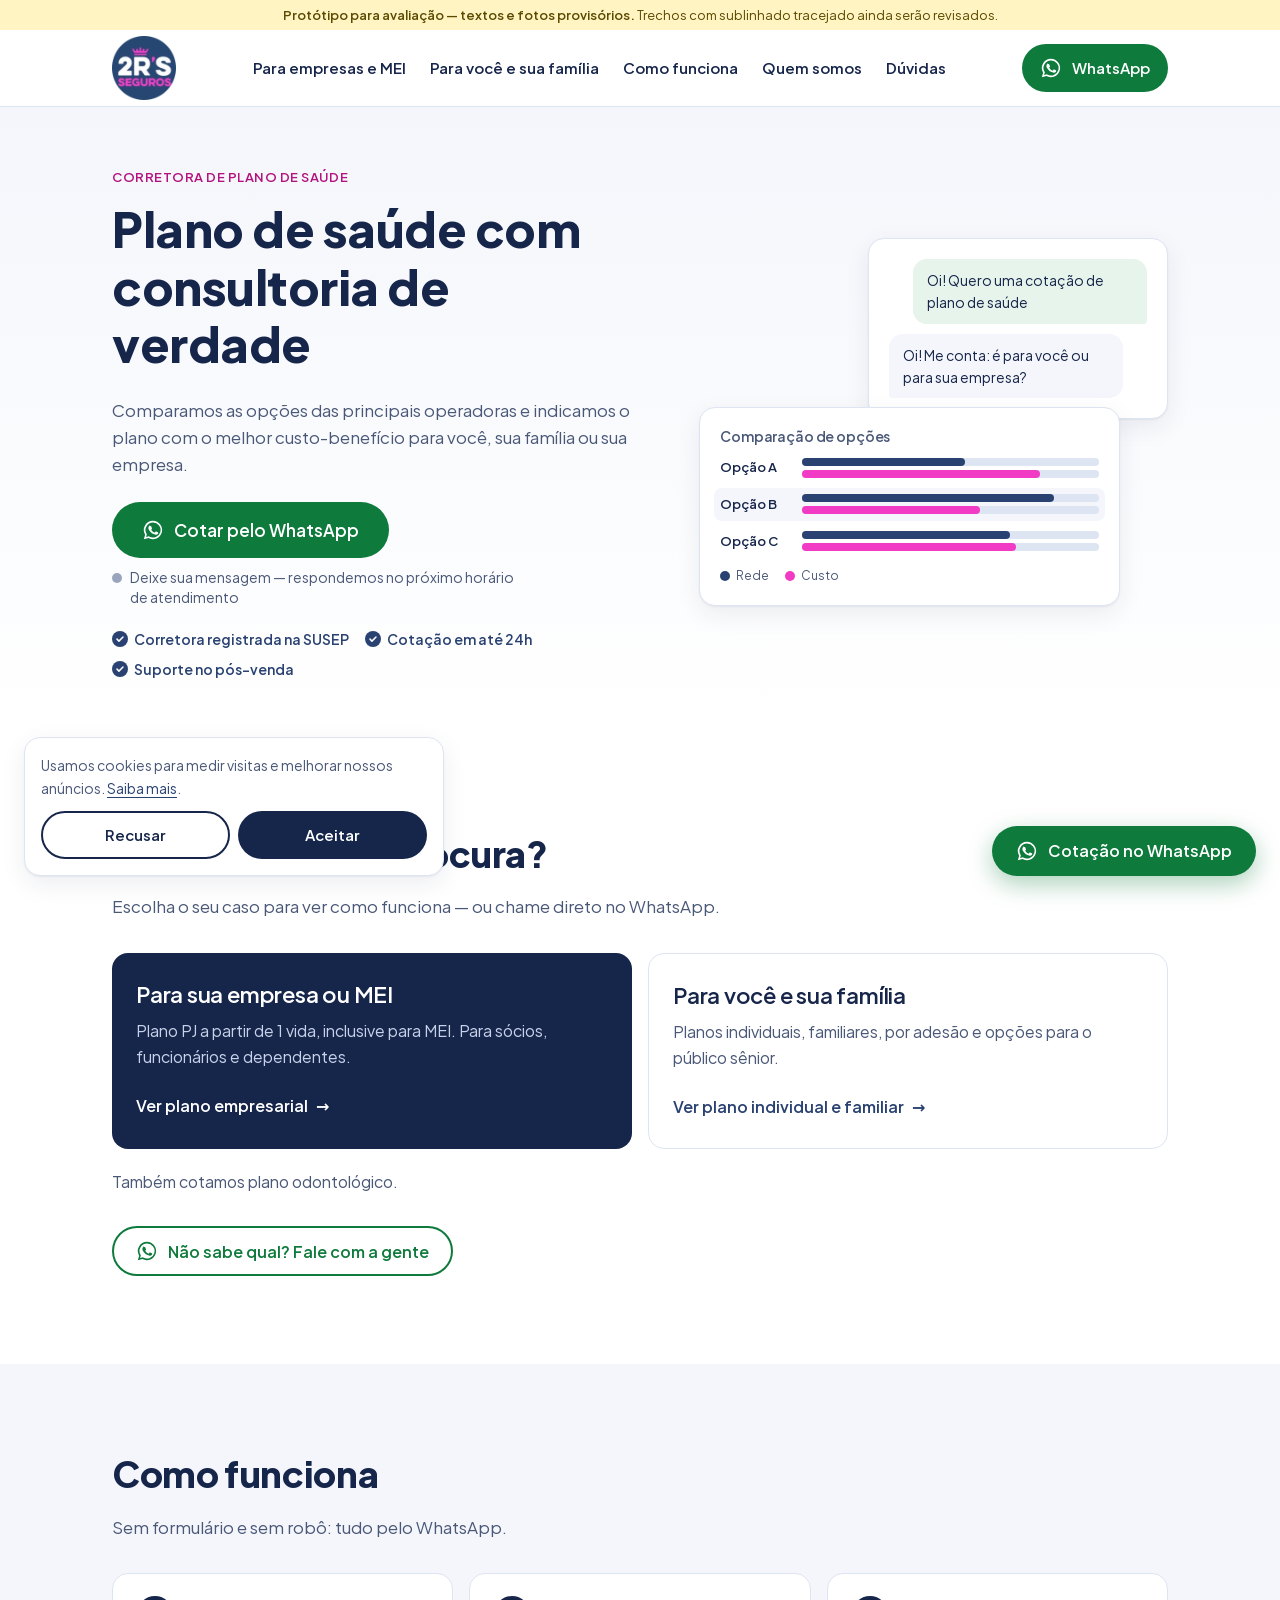
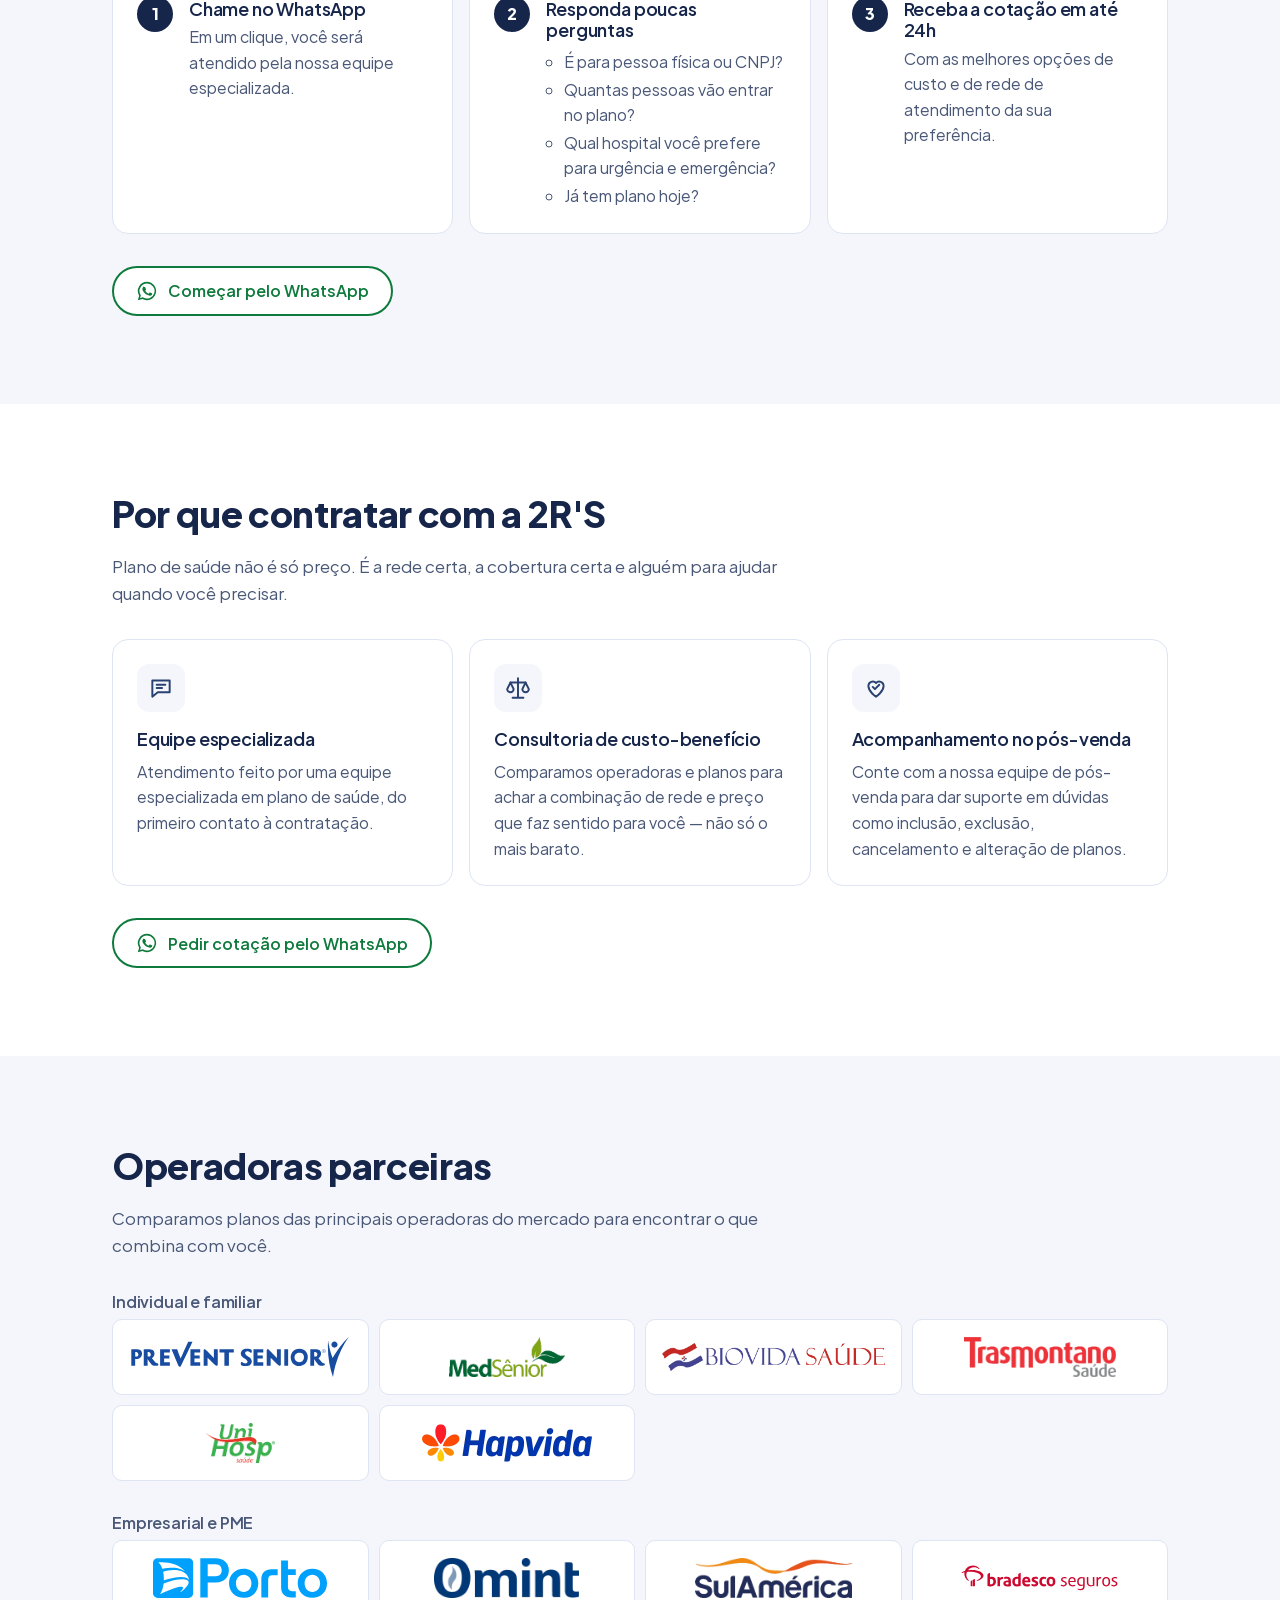
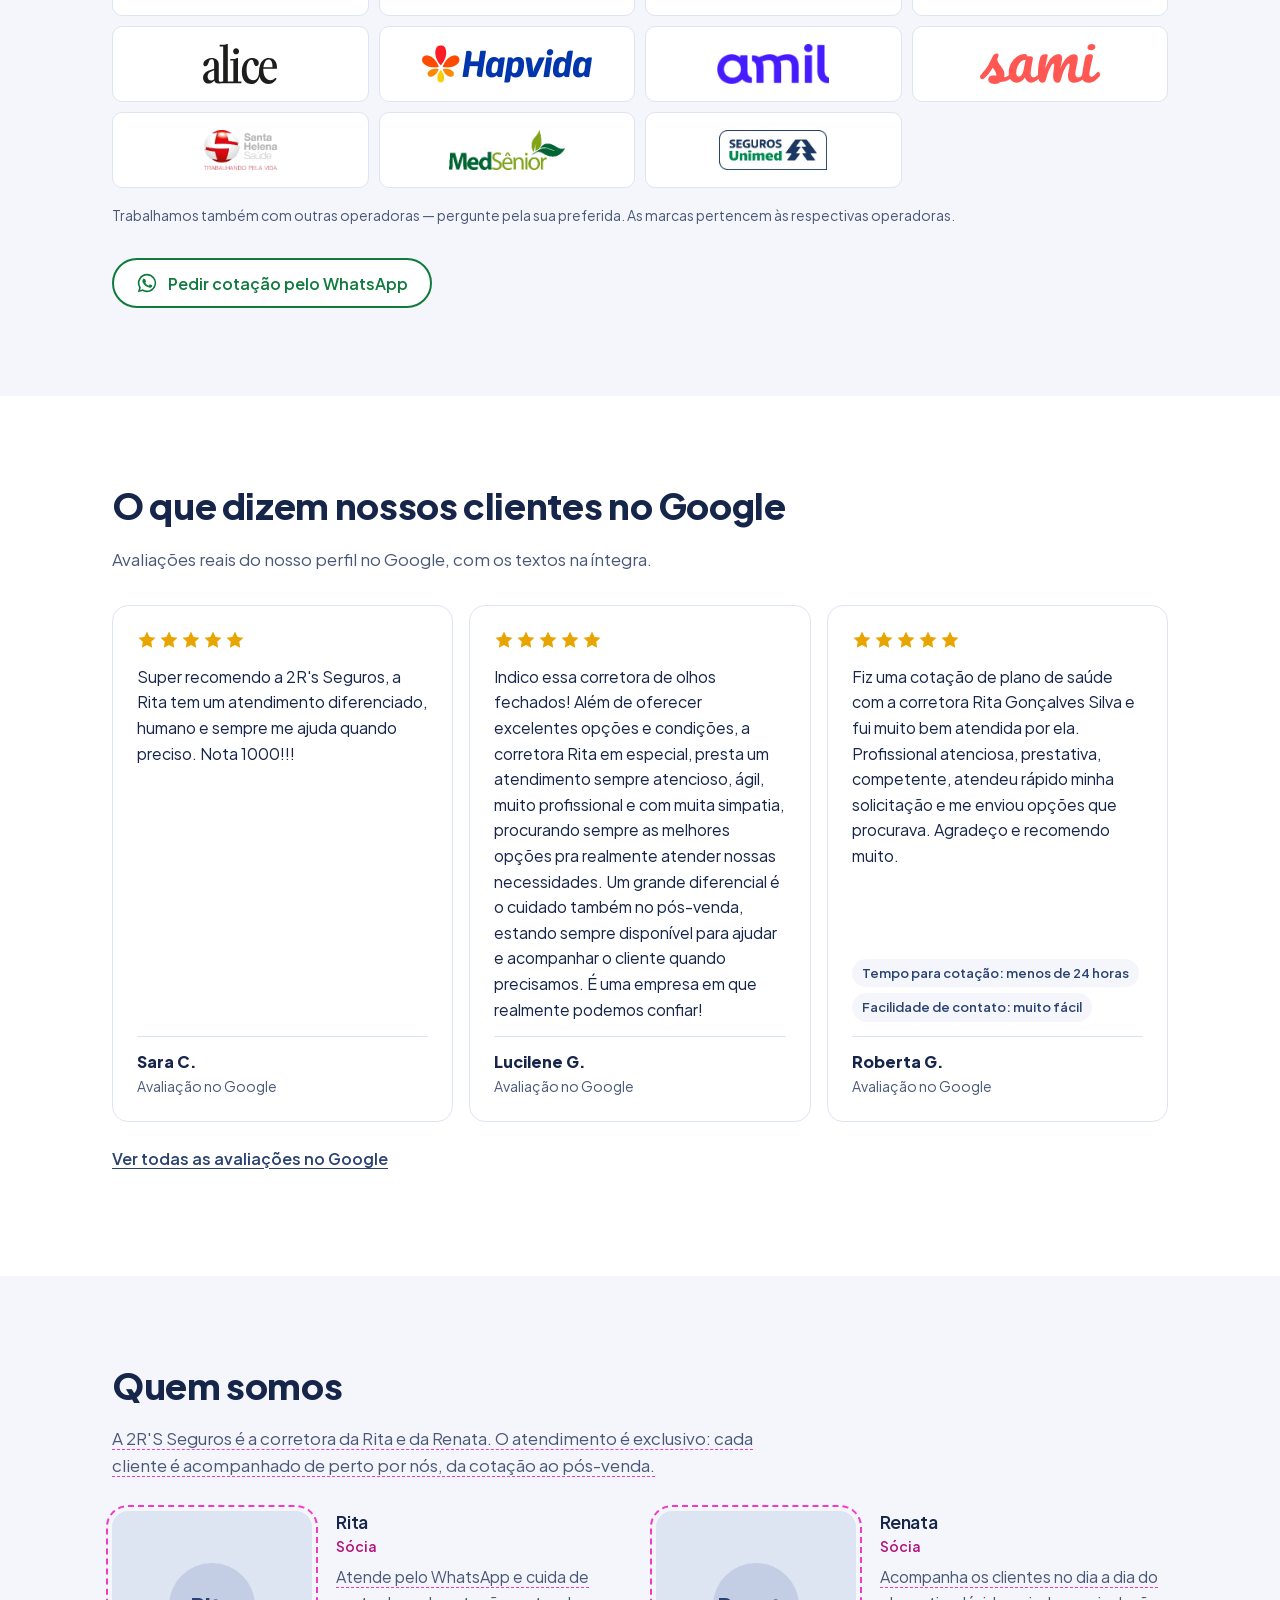
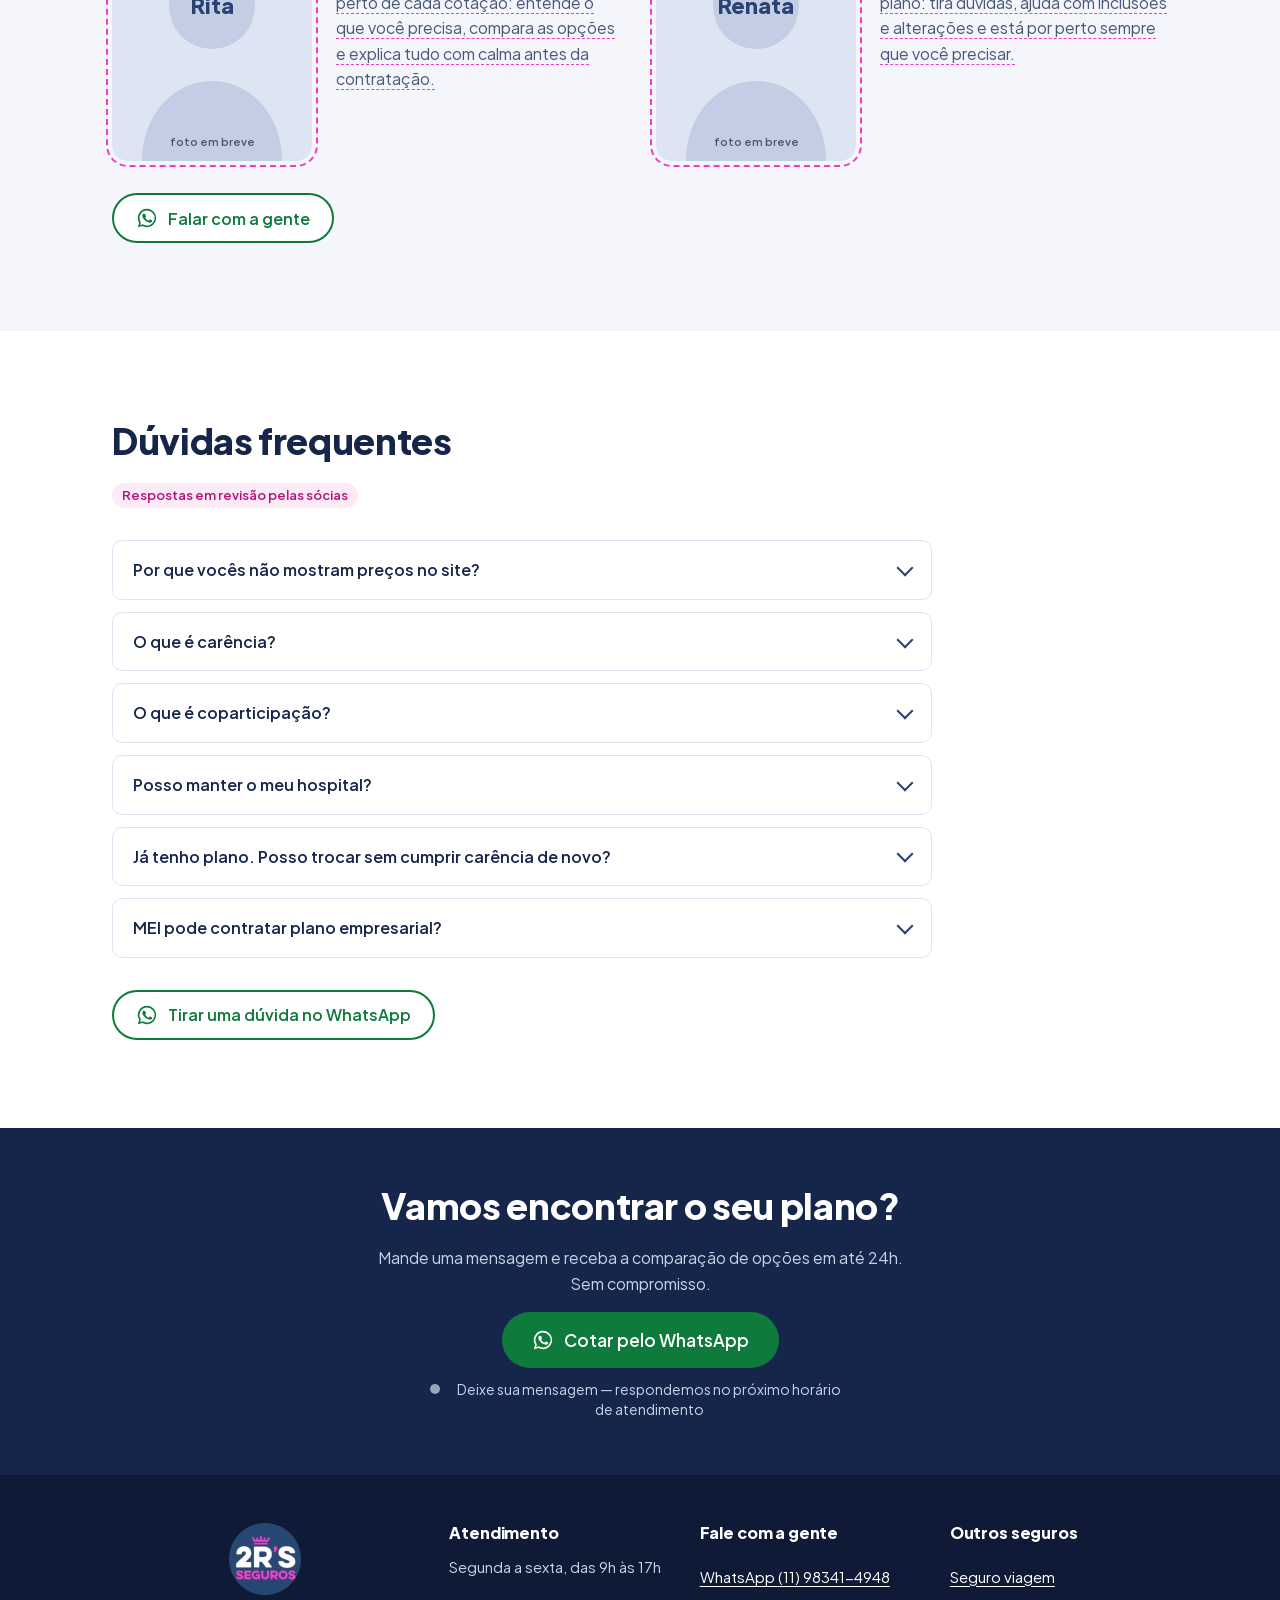
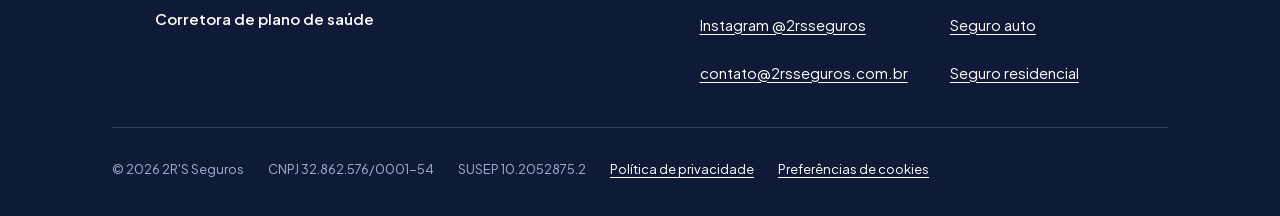
==== commit 6529fdd1: "Aplica revisao das socias: horario, rodape, regioes e textos - horario de atendimento: segunda a sex" ====
--- a/index.html
+++ b/index.html
@@ -3,8 +3,8 @@
 <head>
 <meta charset="utf-8">
 <meta name="viewport" content="width=device-width, initial-scale=1">
-<title>Plano de Saúde no ABC e em São Paulo | 2R'S Seguros</title>
-<meta name="description" content="Corretora de plano de saúde no ABC e em São Paulo. Compare operadoras com atendimento direto das sócias e receba sua cotação pelo WhatsApp em até 24h.">
+<title>Plano de Saúde com Consultoria | 2R'S Seguros</title>
+<meta name="description" content="Corretora de plano de saúde. Compare as principais operadoras com consultoria e receba sua cotação pelo WhatsApp em até 24h.">
 <!-- PROTÓTIPO: remover a linha abaixo antes de ir para produção (ver PENDENCIAS.md) -->
 <meta name="robots" content="noindex, nofollow">
 <meta http-equiv="Content-Security-Policy" content="default-src 'self'; script-src 'self' 'unsafe-inline' https://www.googletagmanager.com https://www.googleadservices.com https://googleads.g.doubleclick.net https://www.google.com; style-src 'self' 'unsafe-inline'; font-src 'self'; img-src 'self' data: https://www.googletagmanager.com https://*.google-analytics.com https://googleads.g.doubleclick.net https://www.google.com https://www.google.com.br; connect-src 'self' https://*.google-analytics.com https://*.analytics.google.com https://*.googletagmanager.com https://www.google.com https://googleads.g.doubleclick.net https://www.googleadservices.com; frame-src https://www.googletagmanager.com https://td.doubleclick.net; base-uri 'self'; object-src 'none'; form-action 'none'">
@@ -14,8 +14,8 @@
 <meta property="og:type" content="website">
 <meta property="og:locale" content="pt_BR">
 <meta property="og:site_name" content="2R'S Seguros">
-<meta property="og:title" content="Plano de Saúde no ABC e em São Paulo | 2R'S Seguros">
-<meta property="og:description" content="Corretora de plano de saúde no ABC e em São Paulo. Compare operadoras com atendimento direto das sócias e receba sua cotação pelo WhatsApp em até 24h.">
+<meta property="og:title" content="Plano de Saúde com Consultoria | 2R'S Seguros">
+<meta property="og:description" content="Corretora de plano de saúde. Compare as principais operadoras com consultoria e receba sua cotação pelo WhatsApp em até 24h.">
 <meta property="og:url" content="https://2rsseguros.com.br/">
 <meta property="og:image" content="https://2rsseguros.com.br/assets/img/logo-circulo.png">
 <meta property="og:image:width" content="512">
@@ -26,7 +26,7 @@
 <link rel="apple-touch-icon" href="/favicon.png">
 <link rel="preload" href="/assets/fonts/plus-jakarta-sans-800.woff2" as="font" type="font/woff2" crossorigin>
 <link rel="preload" href="/assets/fonts/plus-jakarta-sans-400.woff2" as="font" type="font/woff2" crossorigin>
-<link rel="stylesheet" href="/assets/css/site.css?v=6">
+<link rel="stylesheet" href="/assets/css/site.css?v=7">
 <!-- Consent Mode v2: padrão "denied" até o visitante aceitar (banner em site.js). Precisa vir ANTES do GTM. -->
 <script>
 window.dataLayer=window.dataLayer||[];function gtag(){dataLayer.push(arguments);}
@@ -52,44 +52,6 @@
   "image": "https://2rsseguros.com.br/assets/img/logo-circulo.png",
   "telephone": "+55-11-98341-4948",
   "taxID": "32.862.576/0001-54",
-  "areaServed": [
-    {
-      "@type": "City",
-      "name": "Santo André"
-    },
-    {
-      "@type": "City",
-      "name": "São Bernardo do Campo"
-    },
-    {
-      "@type": "City",
-      "name": "São Caetano do Sul"
-    },
-    {
-      "@type": "City",
-      "name": "Mauá"
-    },
-    {
-      "@type": "City",
-      "name": "Diadema"
-    },
-    {
-      "@type": "City",
-      "name": "Ribeirão Pires"
-    },
-    {
-      "@type": "City",
-      "name": "São Paulo"
-    },
-    {
-      "@type": "AdministrativeArea",
-      "name": "Região Metropolitana de São Paulo"
-    },
-    {
-      "@type": "State",
-      "name": "São Paulo"
-    }
-  ],
   "sameAs": [
     "https://www.instagram.com/2rsseguros"
   ],
@@ -100,22 +62,17 @@
         "Monday",
         "Tuesday",
         "Wednesday",
-        "Thursday"
+        "Thursday",
+        "Friday"
       ],
       "opens": "09:00",
       "closes": "17:00"
-    },
-    {
-      "@type": "OpeningHoursSpecification",
-      "dayOfWeek": "Friday",
-      "opens": "09:00",
-      "closes": "12:00"
     }
   ]
 }
 </script>
-<script src="/assets/js/config.js?v=6" defer></script>
-<script src="/assets/js/site.js?v=6" defer></script>
+<script src="/assets/js/config.js?v=7" defer></script>
+<script src="/assets/js/site.js?v=7" defer></script>
 </head>
 <body>
 <!-- Google Tag Manager (noscript) -->
@@ -134,20 +91,20 @@
   <section class="hero">
     <div class="container hero-grid">
       <div>
-        <span class="eyebrow">Plano de saúde · ABC e São Paulo</span>
-        <h1>Plano de saúde com consultoria de verdade, no ABC e em São Paulo</h1>
-        <p class="lead">Você fala direto com a Rita e a Renata, sócias da 2R'S. A gente compara as opções das principais operadoras e indica o plano com o melhor custo-benefício para você, sua família ou sua empresa.</p>
+        <span class="eyebrow">Corretora de plano de saúde</span>
+        <h1>Plano de saúde com consultoria de verdade</h1>
+        <p class="lead">Comparamos as opções das principais operadoras e indicamos o plano com o melhor custo-benefício para você, sua família ou sua empresa.</p>
         <div class="hero-cta">
           <a class="btn btn-wa btn-lg js-whatsapp" href="https://wa.me/5511983414948?text=Ol%C3%A1!%20Vim%20pelo%20site%20da%202RS%20e%20quero%20uma%20cota%C3%A7%C3%A3o%20de%20plano%20de%20sa%C3%BAde." target="_blank" rel="noopener" data-wa-location="hero" data-wa-page="home" data-wa-product="saude-geral"><svg viewBox="0 0 24 24" aria-hidden="true" focusable="false"><path fill="currentColor" d="M12 2a10 10 0 0 0-8.6 15.1L2 22l5-1.3A10 10 0 1 0 12 2zm0 1.8a8.2 8.2 0 1 1-4.2 15.2l-.3-.2-3 .8.8-2.9-.2-.3A8.2 8.2 0 0 1 12 3.8z"/><path fill="currentColor" d="M8.6 7.2c-.2 0-.5 0-.7.3-.3.3-.9.9-.9 2.2s.9 2.6 1.1 2.8c.1.2 1.8 2.9 4.5 3.9 2.2.9 2.7.7 3.2.7.5-.1 1.5-.6 1.7-1.2.2-.6.2-1.1.2-1.2-.1-.1-.2-.2-.5-.3l-1.7-.8c-.2-.1-.4-.1-.6.1l-.8 1c-.1.2-.3.2-.5.1-.3-.1-1.1-.4-2-1.3-.8-.7-1.3-1.5-1.4-1.8-.2-.3 0-.4.1-.5l.4-.4.2-.4v-.4l-.8-1.9c-.2-.5-.4-.4-.5-.4h-.6z"/></svg><span>Cotar pelo WhatsApp</span></a>
-          <p class="wa-status js-wa-status" aria-live="polite"><span class="dot" aria-hidden="true"></span><span class="js-wa-status-text">Seg. a qui., 9h às 17h · sex., 9h às 12h</span></p>
-        </div>
-        <ul class="trust" aria-label="Por que confiar"><li>Corretora registrada na SUSEP</li><li>Cotação em até 24h</li><li>Atendimento direto com as sócias</li></ul>
+          <p class="wa-status js-wa-status" aria-live="polite"><span class="dot" aria-hidden="true"></span><span class="js-wa-status-text">Seg. a sex., 9h às 17h</span></p>
+        </div>
+        <ul class="trust" aria-label="Por que confiar"><li>Corretora registrada na SUSEP</li><li>Cotação em até 24h</li><li>Suporte no pós-venda</li></ul>
       </div>
       <div class="hero-art" aria-hidden="true">
         <span class="art-blob a"></span><span class="art-blob b"></span>
         <div class="art-card art-chat">
           <div class="bubble">Oi! Quero uma cotação de plano de saúde</div>
-          <div class="bubble in">Oi! Aqui é a Rita. Me conta: é para você ou para sua empresa?</div>
+          <div class="bubble in">Oi! Me conta: é para você ou para sua empresa?</div>
         </div>
         <div class="art-card art-compare">
           <h3>Comparação de opções</h3>
@@ -185,10 +142,10 @@
     <div class="container">
       <div class="section-head">
         <h2 id="como-funciona-t">Como funciona</h2>
-        <p>Sem formulário e sem robô. Você conversa com quem vai cuidar da sua cotação.</p>
+        <p>Sem formulário e sem robô: tudo pelo WhatsApp.</p>
       </div>
       <ol class="steps">
-        <li><h3>Chame no WhatsApp</h3><p>Um clique e você já está falando com a gente.</p></li>
+        <li><h3>Chame no WhatsApp</h3><p>Em um clique, você será atendido pela nossa equipe especializada.</p></li>
         <li><h3>Responda poucas perguntas</h3>
           <ul>
             <li>É para pessoa física ou CNPJ?</li>
@@ -196,7 +153,7 @@
             <li>Qual hospital você prefere para urgência e emergência?</li>
             <li>Já tem plano hoje?</li>
           </ul></li>
-        <li><h3>Receba a comparação em até 24h</h3><p>Mostramos as opções lado a lado e explicamos as diferenças de rede, cobertura e custo.</p></li>
+        <li><h3>Receba a cotação em até 24h</h3><p>Com as melhores opções de custo e de rede de atendimento da sua preferência.</p></li>
       </ol>
       <div class="section-cta"><a class="btn btn-wa-outline js-whatsapp" href="https://wa.me/5511983414948?text=Ol%C3%A1!%20Vim%20pelo%20site%20da%202RS%20e%20quero%20uma%20cota%C3%A7%C3%A3o%20de%20plano%20de%20sa%C3%BAde." target="_blank" rel="noopener" data-wa-location="como-funciona" data-wa-page="home" data-wa-product="saude-geral"><svg viewBox="0 0 24 24" aria-hidden="true" focusable="false"><path fill="currentColor" d="M12 2a10 10 0 0 0-8.6 15.1L2 22l5-1.3A10 10 0 1 0 12 2zm0 1.8a8.2 8.2 0 1 1-4.2 15.2l-.3-.2-3 .8.8-2.9-.2-.3A8.2 8.2 0 0 1 12 3.8z"/><path fill="currentColor" d="M8.6 7.2c-.2 0-.5 0-.7.3-.3.3-.9.9-.9 2.2s.9 2.6 1.1 2.8c.1.2 1.8 2.9 4.5 3.9 2.2.9 2.7.7 3.2.7.5-.1 1.5-.6 1.7-1.2.2-.6.2-1.1.2-1.2-.1-.1-.2-.2-.5-.3l-1.7-.8c-.2-.1-.4-.1-.6.1l-.8 1c-.1.2-.3.2-.5.1-.3-.1-1.1-.4-2-1.3-.8-.7-1.3-1.5-1.4-1.8-.2-.3 0-.4.1-.5l.4-.4.2-.4v-.4l-.8-1.9c-.2-.5-.4-.4-.5-.4h-.6z"/></svg><span>Começar pelo WhatsApp</span></a></div>
     </div>
@@ -208,9 +165,9 @@
         <p>Plano de saúde não é só preço. É a rede certa, a cobertura certa e alguém para ajudar quando você precisar.</p>
       </div>
       <div class="cards three">
-        <div class="card"><div class="icon"><svg viewBox="0 0 24 24" fill="none" stroke="currentColor" stroke-width="1.8" stroke-linecap="round" stroke-linejoin="round" aria-hidden="true" focusable="false"><path d="M4 5h16v11H9l-5 4z"/><path d="M8 9h8M8 12h5"/></svg></div><h3>Você fala direto com as sócias</h3><p>Nada de call center. A Rita e a Renata atendem você do primeiro contato à contratação.</p></div>
+        <div class="card"><div class="icon"><svg viewBox="0 0 24 24" fill="none" stroke="currentColor" stroke-width="1.8" stroke-linecap="round" stroke-linejoin="round" aria-hidden="true" focusable="false"><path d="M4 5h16v11H9l-5 4z"/><path d="M8 9h8M8 12h5"/></svg></div><h3>Equipe especializada</h3><p>Atendimento feito por uma equipe especializada em plano de saúde, do primeiro contato à contratação.</p></div>
         <div class="card"><div class="icon"><svg viewBox="0 0 24 24" fill="none" stroke="currentColor" stroke-width="1.8" stroke-linecap="round" stroke-linejoin="round" aria-hidden="true" focusable="false"><path d="M12 3v18M7 21h10"/><path d="M5 7h14"/><path d="M5 7l-3 6a3 3 0 0 0 6 0z"/><path d="M19 7l-3 6a3 3 0 0 0 6 0z"/></svg></div><h3>Consultoria de custo-benefício</h3><p>Comparamos operadoras e planos para achar a combinação de rede e preço que faz sentido para você — não só o mais barato.</p></div>
-        <div class="card"><div class="icon"><svg viewBox="0 0 24 24" fill="none" stroke="currentColor" stroke-width="1.8" stroke-linecap="round" stroke-linejoin="round" aria-hidden="true" focusable="false"><path d="M12 20s-7-4.4-7-10a4 4 0 0 1 7-2.6A4 4 0 0 1 19 10c0 5.6-7 10-7 10z"/><path d="M9 11l2 2 4-4"/></svg></div><h3>Acompanhamento no pós-venda</h3><p>Depois de contratar, continue contando com a gente para dúvidas, inclusão de dependentes e o que mais precisar.</p></div>
+        <div class="card"><div class="icon"><svg viewBox="0 0 24 24" fill="none" stroke="currentColor" stroke-width="1.8" stroke-linecap="round" stroke-linejoin="round" aria-hidden="true" focusable="false"><path d="M12 20s-7-4.4-7-10a4 4 0 0 1 7-2.6A4 4 0 0 1 19 10c0 5.6-7 10-7 10z"/><path d="M9 11l2 2 4-4"/></svg></div><h3>Acompanhamento no pós-venda</h3><p>Conte com a nossa equipe de pós-venda para dar suporte em dúvidas como inclusão, exclusão, cancelamento e alteração de planos.</p></div>
       </div>
       <div class="section-cta"><a class="btn btn-wa-outline js-whatsapp" href="https://wa.me/5511983414948?text=Ol%C3%A1!%20Vim%20pelo%20site%20da%202RS%20e%20quero%20uma%20cota%C3%A7%C3%A3o%20de%20plano%20de%20sa%C3%BAde." target="_blank" rel="noopener" data-wa-location="por-que-2rs" data-wa-page="home" data-wa-product="saude-geral"><svg viewBox="0 0 24 24" aria-hidden="true" focusable="false"><path fill="currentColor" d="M12 2a10 10 0 0 0-8.6 15.1L2 22l5-1.3A10 10 0 1 0 12 2zm0 1.8a8.2 8.2 0 1 1-4.2 15.2l-.3-.2-3 .8.8-2.9-.2-.3A8.2 8.2 0 0 1 12 3.8z"/><path fill="currentColor" d="M8.6 7.2c-.2 0-.5 0-.7.3-.3.3-.9.9-.9 2.2s.9 2.6 1.1 2.8c.1.2 1.8 2.9 4.5 3.9 2.2.9 2.7.7 3.2.7.5-.1 1.5-.6 1.7-1.2.2-.6.2-1.1.2-1.2-.1-.1-.2-.2-.5-.3l-1.7-.8c-.2-.1-.4-.1-.6.1l-.8 1c-.1.2-.3.2-.5.1-.3-.1-1.1-.4-2-1.3-.8-.7-1.3-1.5-1.4-1.8-.2-.3 0-.4.1-.5l.4-.4.2-.4v-.4l-.8-1.9c-.2-.5-.4-.4-.5-.4h-.6z"/></svg><span>Pedir cotação pelo WhatsApp</span></a></div>
     </div>
@@ -240,7 +197,7 @@
     <div class="container">
       <div class="section-head">
         <h2 id="quem-somos-t">Quem somos</h2>
-        <p class="about-intro placeholder">A 2R'S Seguros é a corretora da Rita e da Renata. Atendemos online, sem pressa e sem roteiro de call center: cada cotação é feita por uma de nós, olhando para a sua necessidade.</p>
+        <p class="about-intro placeholder">A 2R'S Seguros é a corretora da Rita e da Renata. O atendimento é exclusivo: cada cliente é acompanhado de perto por nós, da cotação ao pós-venda.</p>
       </div>
       <div class="partners">
         <div class="partner">
@@ -280,7 +237,7 @@
       <h2 id="cta-final-t">Vamos encontrar o seu plano?</h2>
       <p>Mande uma mensagem e receba a comparação de opções em até 24h. Sem compromisso.</p>
       <a class="btn btn-wa btn-lg js-whatsapp" href="https://wa.me/5511983414948?text=Ol%C3%A1!%20Vim%20pelo%20site%20da%202RS%20e%20quero%20uma%20cota%C3%A7%C3%A3o%20de%20plano%20de%20sa%C3%BAde." target="_blank" rel="noopener" data-wa-location="cta-final" data-wa-page="home" data-wa-product="saude-geral"><svg viewBox="0 0 24 24" aria-hidden="true" focusable="false"><path fill="currentColor" d="M12 2a10 10 0 0 0-8.6 15.1L2 22l5-1.3A10 10 0 1 0 12 2zm0 1.8a8.2 8.2 0 1 1-4.2 15.2l-.3-.2-3 .8.8-2.9-.2-.3A8.2 8.2 0 0 1 12 3.8z"/><path fill="currentColor" d="M8.6 7.2c-.2 0-.5 0-.7.3-.3.3-.9.9-.9 2.2s.9 2.6 1.1 2.8c.1.2 1.8 2.9 4.5 3.9 2.2.9 2.7.7 3.2.7.5-.1 1.5-.6 1.7-1.2.2-.6.2-1.1.2-1.2-.1-.1-.2-.2-.5-.3l-1.7-.8c-.2-.1-.4-.1-.6.1l-.8 1c-.1.2-.3.2-.5.1-.3-.1-1.1-.4-2-1.3-.8-.7-1.3-1.5-1.4-1.8-.2-.3 0-.4.1-.5l.4-.4.2-.4v-.4l-.8-1.9c-.2-.5-.4-.4-.5-.4h-.6z"/></svg><span>Cotar pelo WhatsApp</span></a>
-      <p class="wa-status js-wa-status" aria-live="polite"><span class="dot" aria-hidden="true"></span><span class="js-wa-status-text">Seg. a qui., 9h às 17h · sex., 9h às 12h</span></p>
+      <p class="wa-status js-wa-status" aria-live="polite"><span class="dot" aria-hidden="true"></span><span class="js-wa-status-text">Seg. a sex., 9h às 17h</span></p>
     </div>
   </section>
 </main>
@@ -289,12 +246,11 @@
     <div class="footer-grid">
       <div class="footer-brand">
         <img src="/assets/img/logo-circulo-144.webp" width="72" height="72" alt="2R'S Seguros" loading="lazy">
-        <p>Corretora de plano de saúde. Atendimento online e direto com as sócias, Rita e Renata.</p>
+        <p>Corretora de plano de saúde</p>
       </div>
       <div>
         <h2>Atendimento</h2>
-        <p>Segunda a quinta, das 9h às 17h<br>Sexta, das 9h às 12h</p>
-        <p>Atendimento online para o ABC (Santo André, São Bernardo do Campo, São Caetano do Sul, Mauá, Diadema, Ribeirão Pires), a Grande São Paulo, a capital e o <span class="placeholder">interior de SP</span>.</p>
+        <p>Segunda a sexta, das 9h às 17h</p>
       </div>
       <div>
         <h2>Fale com a gente</h2>
@@ -321,7 +277,7 @@
 <a class="btn btn-wa wa-float js-whatsapp" href="https://wa.me/5511983414948?text=Ol%C3%A1!%20Vim%20pelo%20site%20da%202RS%20e%20quero%20uma%20cota%C3%A7%C3%A3o%20de%20plano%20de%20sa%C3%BAde." target="_blank" rel="noopener" data-wa-location="flutuante" data-wa-page="home" data-wa-product="saude-geral"><svg viewBox="0 0 24 24" aria-hidden="true" focusable="false"><path fill="currentColor" d="M12 2a10 10 0 0 0-8.6 15.1L2 22l5-1.3A10 10 0 1 0 12 2zm0 1.8a8.2 8.2 0 1 1-4.2 15.2l-.3-.2-3 .8.8-2.9-.2-.3A8.2 8.2 0 0 1 12 3.8z"/><path fill="currentColor" d="M8.6 7.2c-.2 0-.5 0-.7.3-.3.3-.9.9-.9 2.2s.9 2.6 1.1 2.8c.1.2 1.8 2.9 4.5 3.9 2.2.9 2.7.7 3.2.7.5-.1 1.5-.6 1.7-1.2.2-.6.2-1.1.2-1.2-.1-.1-.2-.2-.5-.3l-1.7-.8c-.2-.1-.4-.1-.6.1l-.8 1c-.1.2-.3.2-.5.1-.3-.1-1.1-.4-2-1.3-.8-.7-1.3-1.5-1.4-1.8-.2-.3 0-.4.1-.5l.4-.4.2-.4v-.4l-.8-1.9c-.2-.5-.4-.4-.5-.4h-.6z"/></svg><span>Cotação no WhatsApp</span></a>
 <div class="wa-bar">
   <a class="btn btn-wa js-whatsapp" href="https://wa.me/5511983414948?text=Ol%C3%A1!%20Vim%20pelo%20site%20da%202RS%20e%20quero%20uma%20cota%C3%A7%C3%A3o%20de%20plano%20de%20sa%C3%BAde." target="_blank" rel="noopener" data-wa-location="barra-mobile" data-wa-page="home" data-wa-product="saude-geral"><svg viewBox="0 0 24 24" aria-hidden="true" focusable="false"><path fill="currentColor" d="M12 2a10 10 0 0 0-8.6 15.1L2 22l5-1.3A10 10 0 1 0 12 2zm0 1.8a8.2 8.2 0 1 1-4.2 15.2l-.3-.2-3 .8.8-2.9-.2-.3A8.2 8.2 0 0 1 12 3.8z"/><path fill="currentColor" d="M8.6 7.2c-.2 0-.5 0-.7.3-.3.3-.9.9-.9 2.2s.9 2.6 1.1 2.8c.1.2 1.8 2.9 4.5 3.9 2.2.9 2.7.7 3.2.7.5-.1 1.5-.6 1.7-1.2.2-.6.2-1.1.2-1.2-.1-.1-.2-.2-.5-.3l-1.7-.8c-.2-.1-.4-.1-.6.1l-.8 1c-.1.2-.3.2-.5.1-.3-.1-1.1-.4-2-1.3-.8-.7-1.3-1.5-1.4-1.8-.2-.3 0-.4.1-.5l.4-.4.2-.4v-.4l-.8-1.9c-.2-.5-.4-.4-.5-.4h-.6z"/></svg><span>Cotar pelo WhatsApp</span></a>
-  <p class="wa-status js-wa-status" aria-live="polite"><span class="dot" aria-hidden="true"></span><span class="js-wa-status-text">Seg. a qui., 9h às 17h · sex., 9h às 12h</span></p>
+  <p class="wa-status js-wa-status" aria-live="polite"><span class="dot" aria-hidden="true"></span><span class="js-wa-status-text">Seg. a sex., 9h às 17h</span></p>
 </div>
 <div class="cookie-banner" id="cookie-banner" role="region" aria-label="Aviso de cookies" hidden>
   <p>Usamos cookies para medir visitas e melhorar nossos anúncios. <a href="/politica-de-privacidade/">Saiba mais</a>.</p>
--- a/assets/css/site.css
+++ b/assets/css/site.css
@@ -331,7 +331,9 @@
 .site-footer ul { list-style: none; padding: 0; margin: 0; display: grid; gap: 4px; }
 .site-footer li a, .site-footer .linklike { display: inline-flex; align-items: center; min-height: 44px; }
 .footer-brand img { width: 72px; height: 72px; }
-.footer-brand p { margin-top: 12px; max-width: 28em; }
+.footer-brand { text-align: center; }
+.footer-brand img { margin: 0 auto; }
+.footer-brand p { margin: 12px 0 0; font-weight: 600; color: #fff; }
 .footer-legal {
   border-top: 1px solid rgba(199, 210, 234, .2); margin-top: 32px; padding-top: 20px;
   display: flex; flex-wrap: wrap; align-items: center; gap: 0 24px; font-size: .8125rem; color: #9fb0d6;
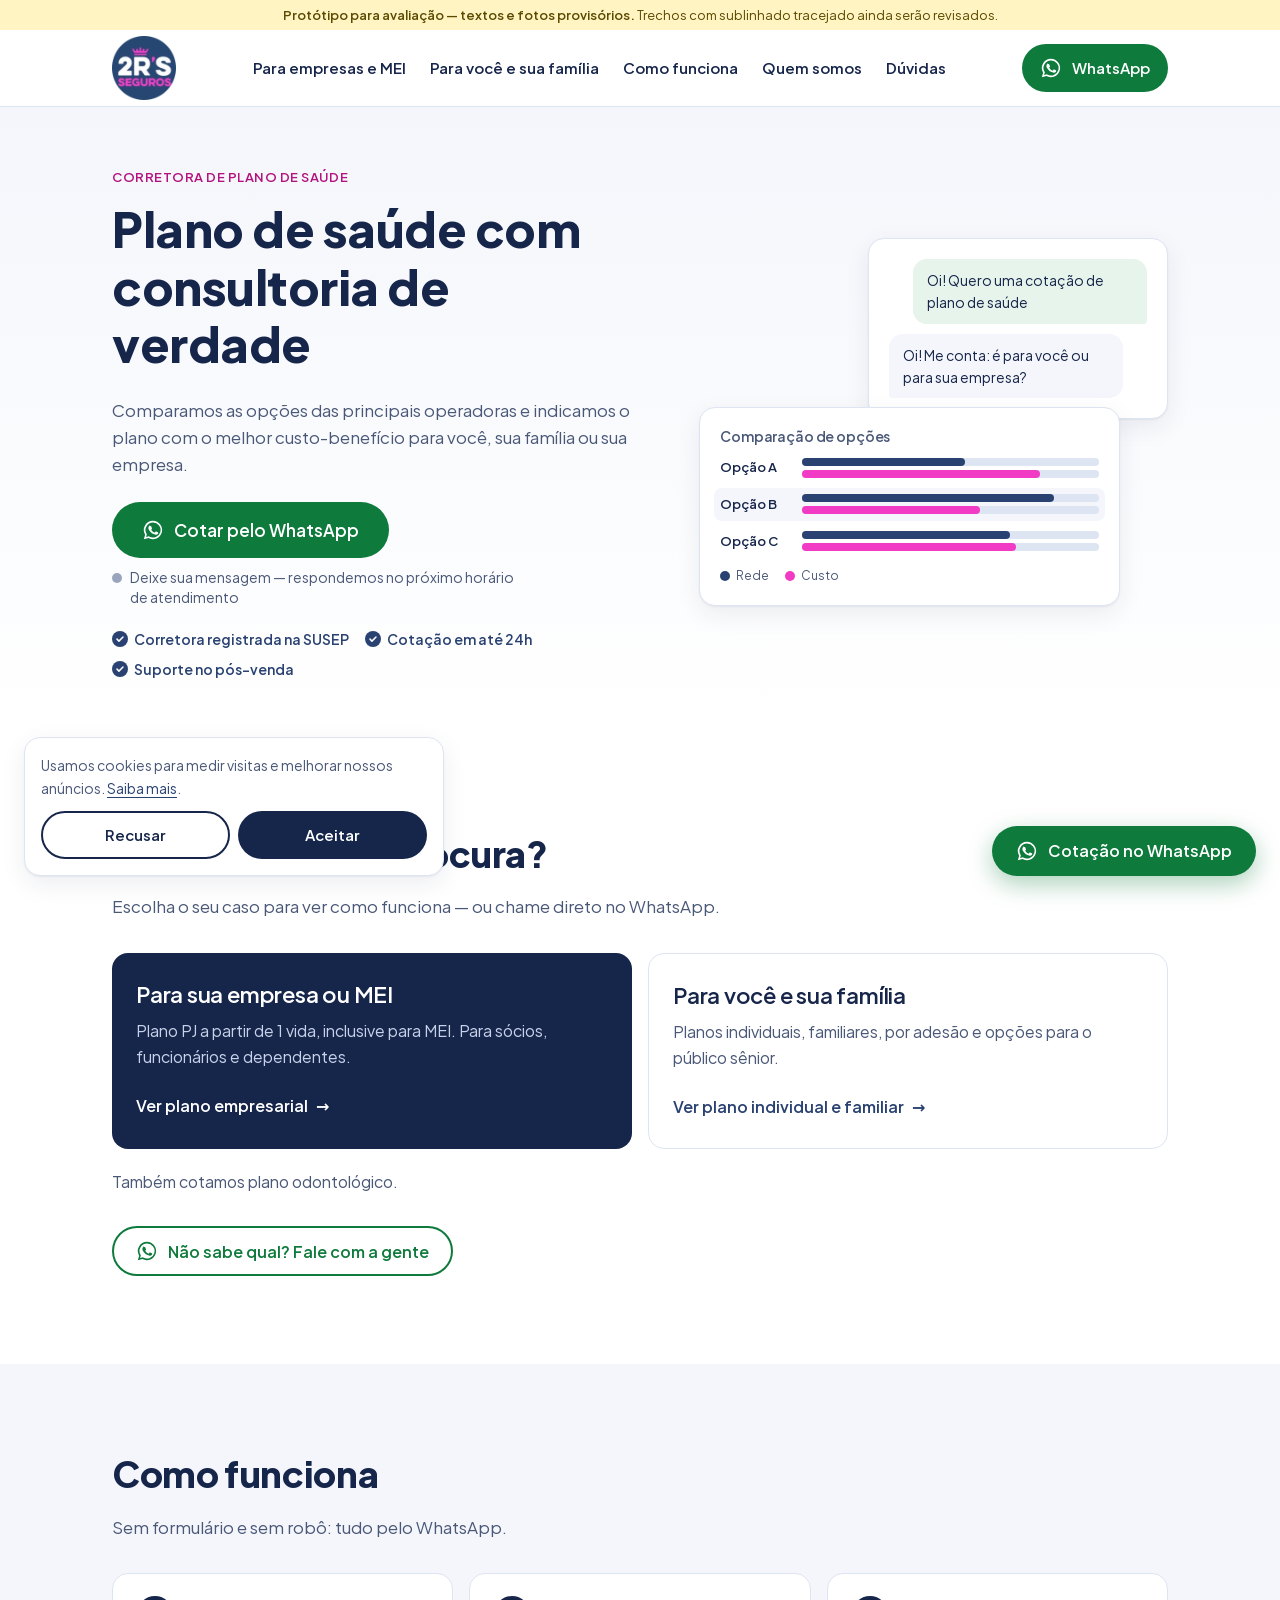
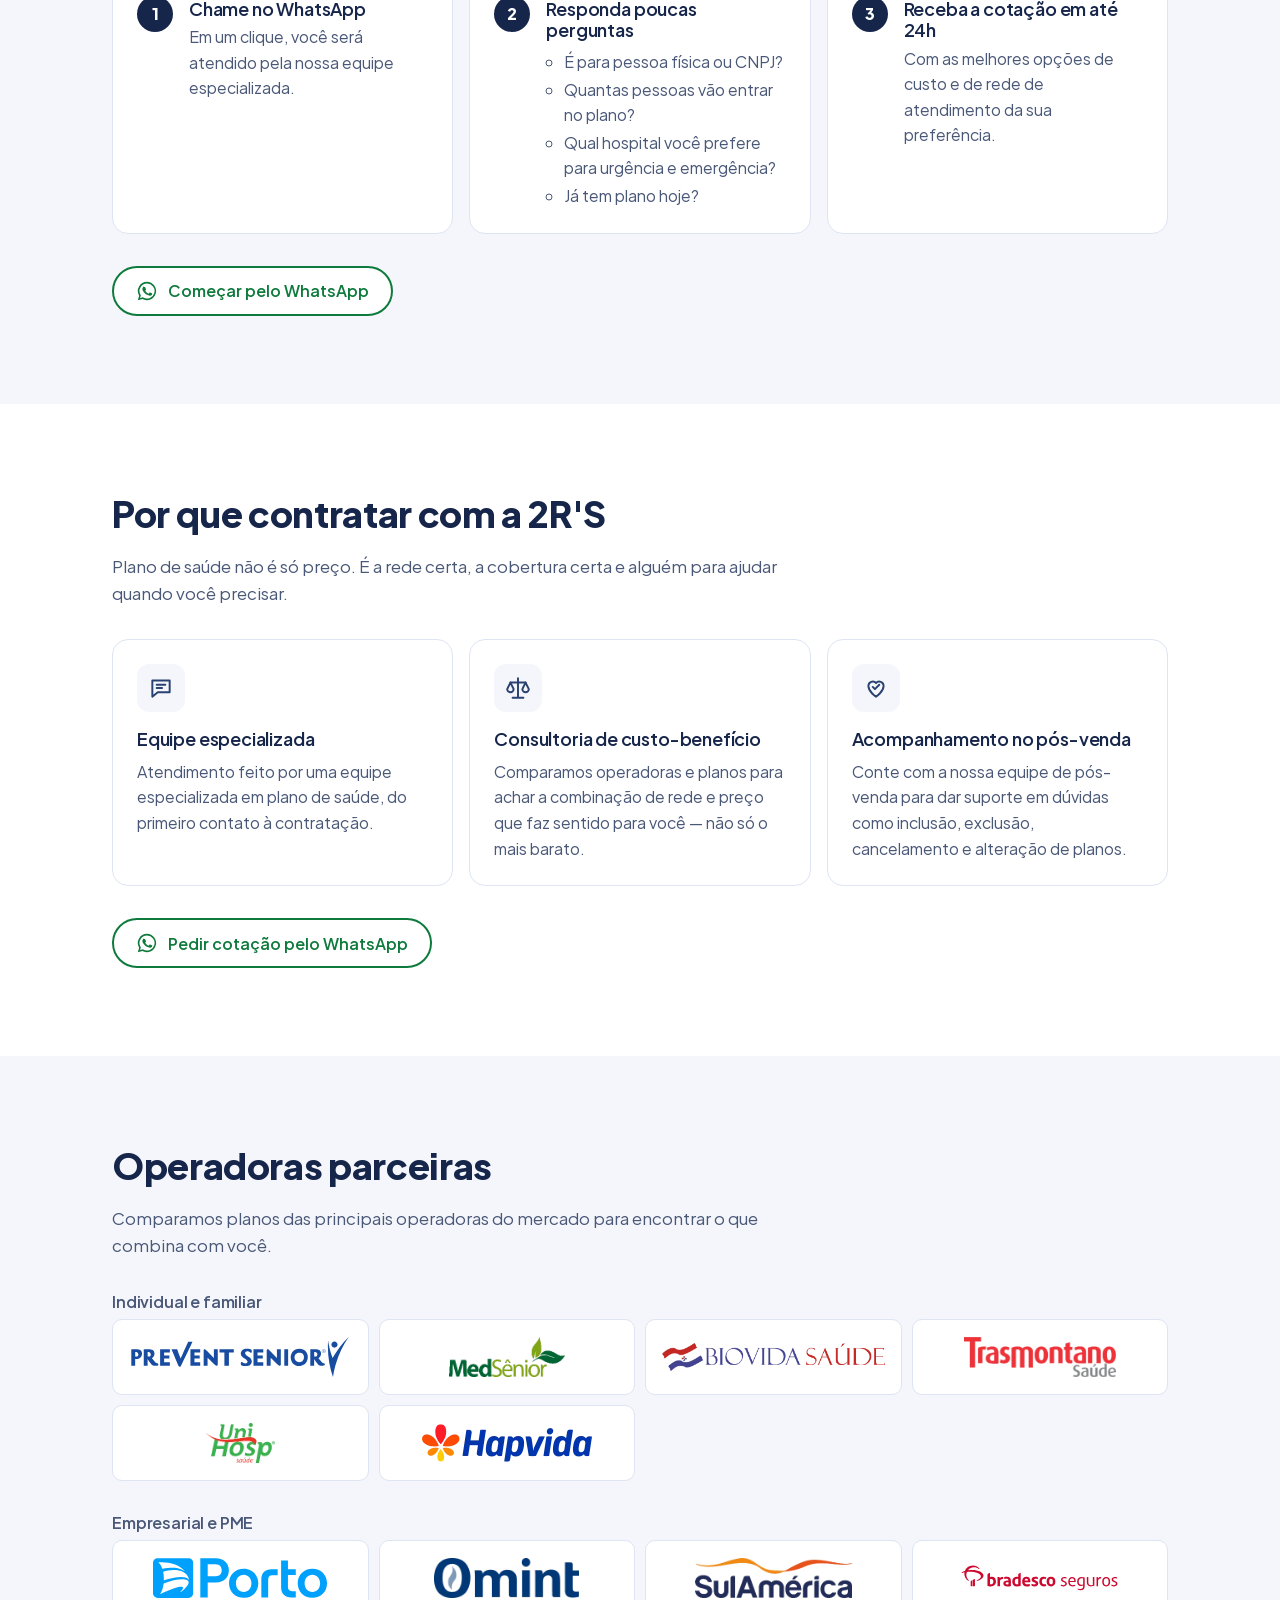
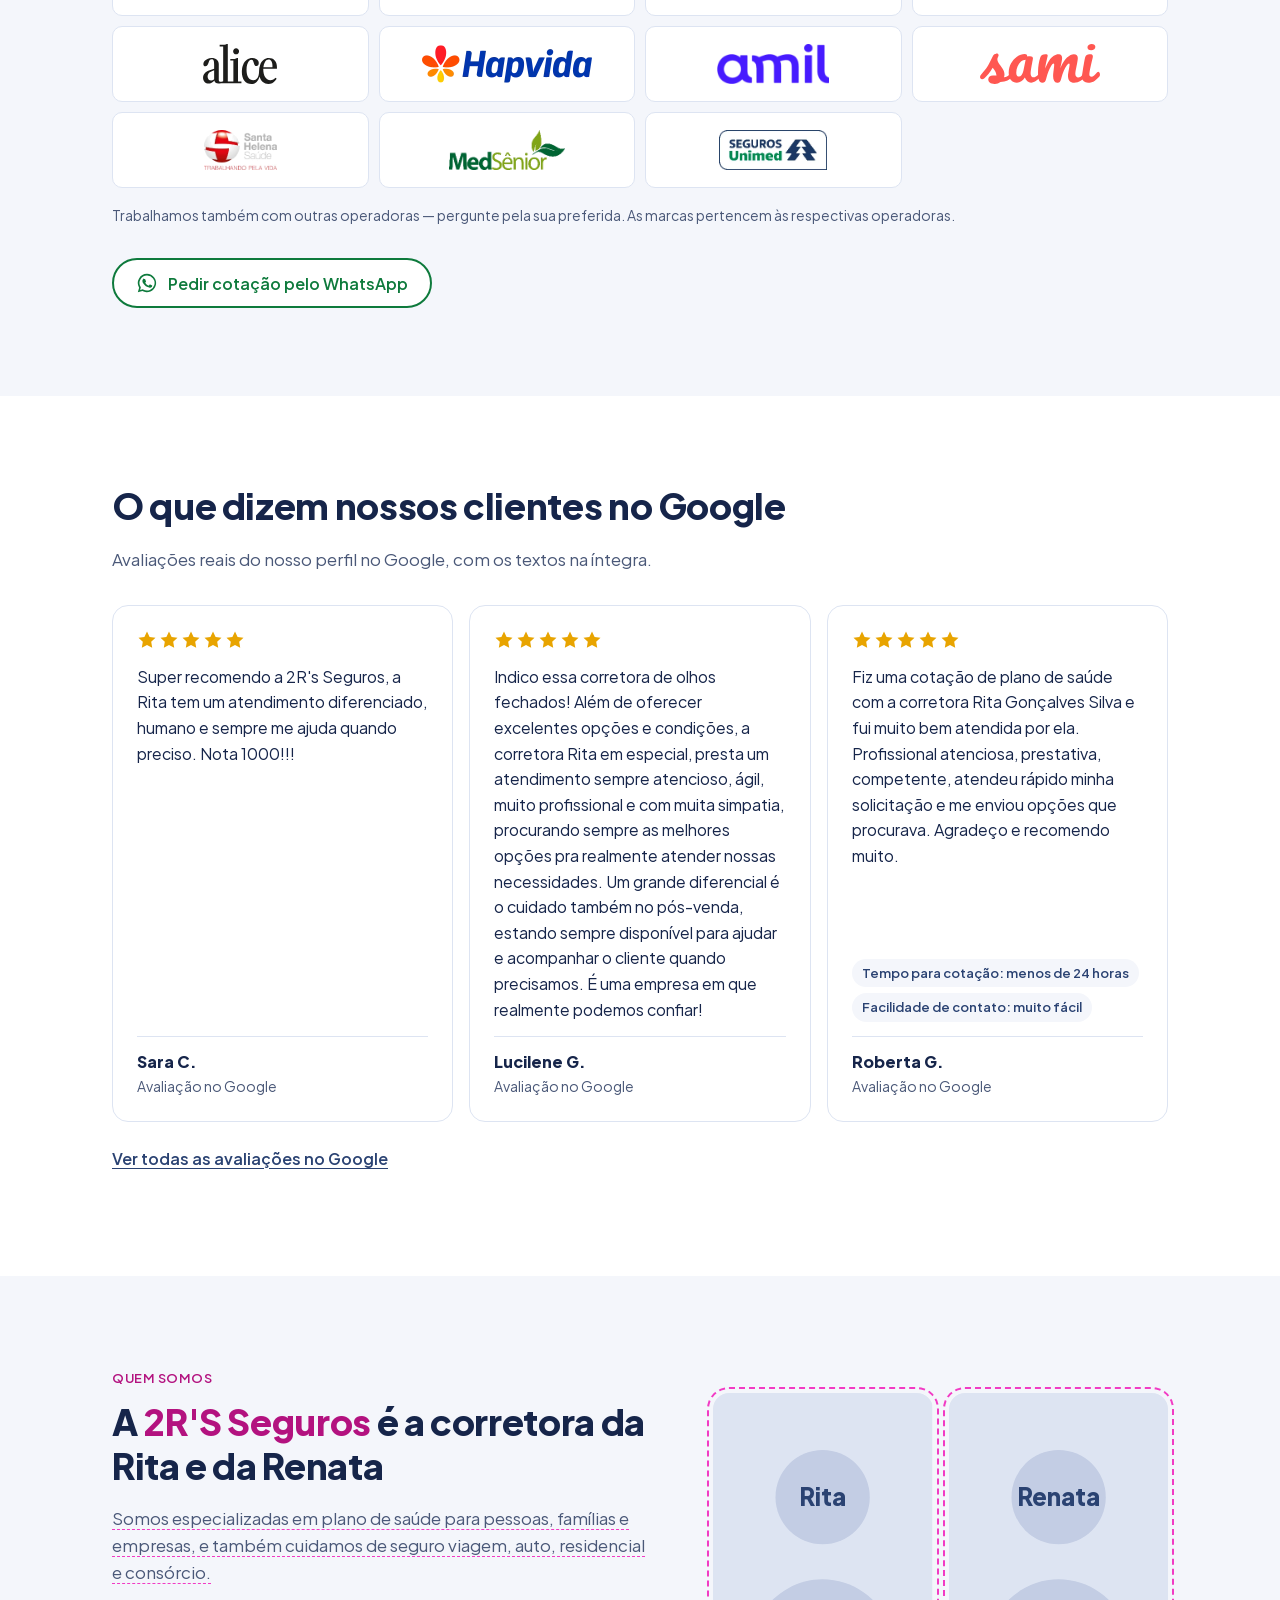
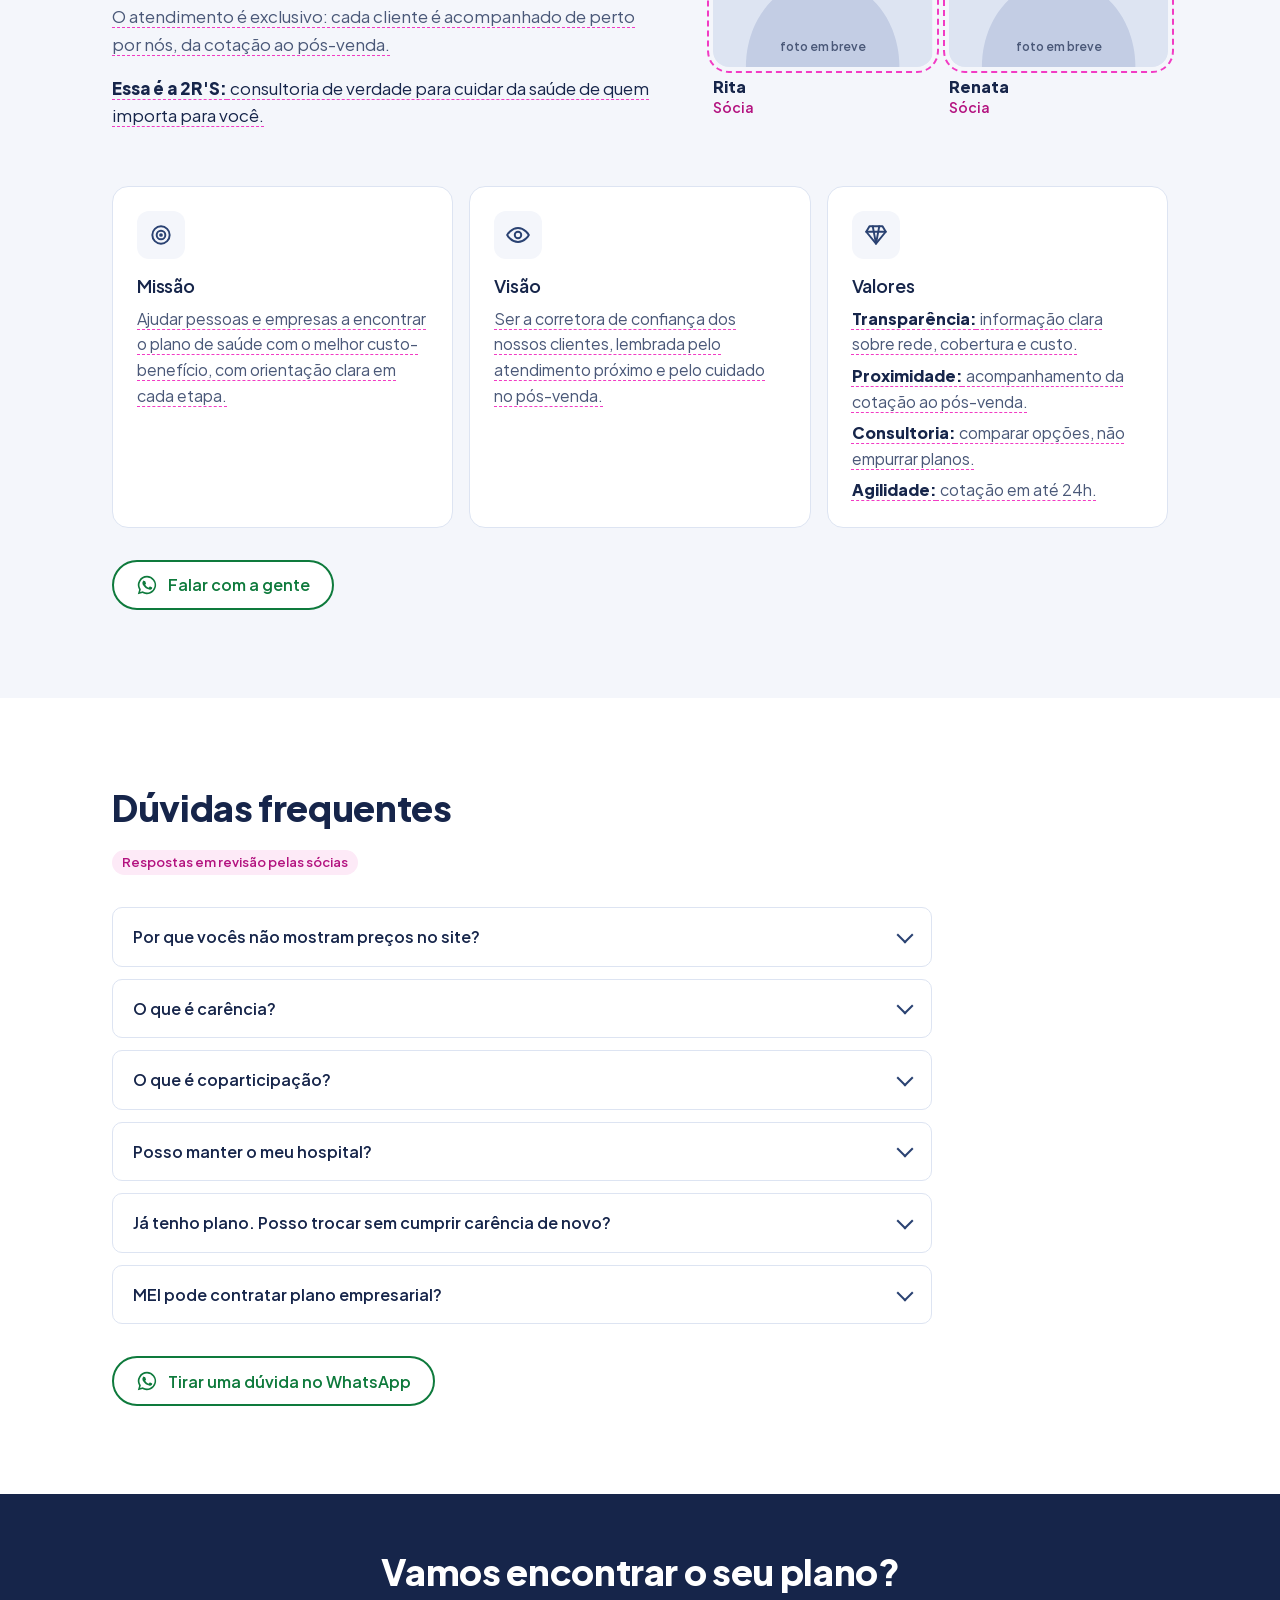
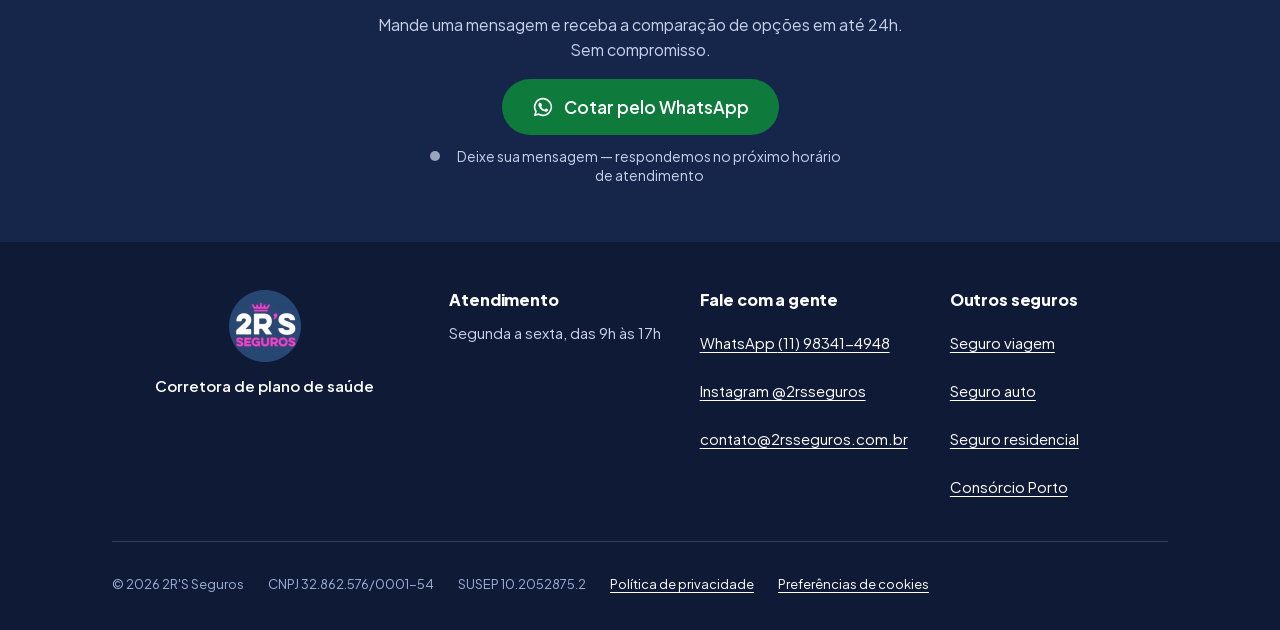
==== commit e25f10b5: "Reestrutura Quem somos e adiciona Consorcio Porto no rodape - Quem somos inspirado em evoraseguros.c" ====
--- a/index.html
+++ b/index.html
@@ -26,7 +26,7 @@
 <link rel="apple-touch-icon" href="/favicon.png">
 <link rel="preload" href="/assets/fonts/plus-jakarta-sans-800.woff2" as="font" type="font/woff2" crossorigin>
 <link rel="preload" href="/assets/fonts/plus-jakarta-sans-400.woff2" as="font" type="font/woff2" crossorigin>
-<link rel="stylesheet" href="/assets/css/site.css?v=7">
+<link rel="stylesheet" href="/assets/css/site.css?v=8">
 <!-- Consent Mode v2: padrão "denied" até o visitante aceitar (banner em site.js). Precisa vir ANTES do GTM. -->
 <script>
 window.dataLayer=window.dataLayer||[];function gtag(){dataLayer.push(arguments);}
@@ -71,8 +71,8 @@
   ]
 }
 </script>
-<script src="/assets/js/config.js?v=7" defer></script>
-<script src="/assets/js/site.js?v=7" defer></script>
+<script src="/assets/js/config.js?v=8" defer></script>
+<script src="/assets/js/site.js?v=8" defer></script>
 </head>
 <body>
 <!-- Google Tag Manager (noscript) -->
@@ -195,29 +195,26 @@
   </section>
   <section class="section alt" id="quem-somos" aria-labelledby="quem-somos-t">
     <div class="container">
-      <div class="section-head">
-        <h2 id="quem-somos-t">Quem somos</h2>
-        <p class="about-intro placeholder">A 2R'S Seguros é a corretora da Rita e da Renata. O atendimento é exclusivo: cada cliente é acompanhado de perto por nós, da cotação ao pós-venda.</p>
-      </div>
-      <div class="partners">
-        <div class="partner">
+      <div class="about-grid">
+        <div class="about-text">
+          <span class="eyebrow">Quem somos</span>
+          <h2 id="quem-somos-t">A <span class="brand">2R'S Seguros</span> é a corretora da Rita e da Renata</h2>
+          <p class="placeholder">Somos especializadas em plano de saúde para pessoas, famílias e empresas, e também cuidamos de seguro viagem, auto, residencial e consórcio.</p>
+          <p class="placeholder">O atendimento é exclusivo: cada cliente é acompanhado de perto por nós, da cotação ao pós-venda.</p>
+          <p class="about-closing placeholder"><strong>Essa é a 2R'S:</strong> consultoria de verdade para cuidar da saúde de quem importa para você.</p>
+        </div>
+        <div class="about-photos">
           <!-- FOTO: Rita -->
-          <figure class="partner-photo placeholder-box"><svg viewBox="0 0 400 500" role="img" aria-label="Foto provisória de Rita"><rect width="400" height="500" fill="#dde4f2"/><circle cx="200" cy="190" r="86" fill="#c3cde4"/><path d="M60 500c0-92 63-160 140-160s140 68 140 160z" fill="#c3cde4"/><text x="200" y="206" text-anchor="middle" font-family="Plus Jakarta Sans, sans-serif" font-size="44" font-weight="800" fill="#2a4272">Rita</text><text x="200" y="470" text-anchor="middle" font-family="Plus Jakarta Sans, sans-serif" font-size="22" font-weight="600" fill="#4a5878">foto em breve</text></svg></figure>
-          <div>
-            <h3>Rita</h3>
-            <p class="role">Sócia</p>
-            <p class="placeholder">Atende pelo WhatsApp e cuida de perto de cada cotação: entende o que você precisa, compara as opções e explica tudo com calma antes da contratação.</p>
-          </div>
-        </div>
-        <div class="partner">
+          <figure class="partner"><div class="partner-photo placeholder-box"><svg viewBox="0 0 400 500" role="img" aria-label="Foto provisória de Rita"><rect width="400" height="500" fill="#dde4f2"/><circle cx="200" cy="190" r="86" fill="#c3cde4"/><path d="M60 500c0-92 63-160 140-160s140 68 140 160z" fill="#c3cde4"/><text x="200" y="206" text-anchor="middle" font-family="Plus Jakarta Sans, sans-serif" font-size="44" font-weight="800" fill="#2a4272">Rita</text><text x="200" y="470" text-anchor="middle" font-family="Plus Jakarta Sans, sans-serif" font-size="22" font-weight="600" fill="#4a5878">foto em breve</text></svg></div><figcaption><strong>Rita</strong><span>Sócia</span></figcaption></figure>
           <!-- FOTO: Renata -->
-          <figure class="partner-photo placeholder-box"><svg viewBox="0 0 400 500" role="img" aria-label="Foto provisória de Renata"><rect width="400" height="500" fill="#dde4f2"/><circle cx="200" cy="190" r="86" fill="#c3cde4"/><path d="M60 500c0-92 63-160 140-160s140 68 140 160z" fill="#c3cde4"/><text x="200" y="206" text-anchor="middle" font-family="Plus Jakarta Sans, sans-serif" font-size="44" font-weight="800" fill="#2a4272">Renata</text><text x="200" y="470" text-anchor="middle" font-family="Plus Jakarta Sans, sans-serif" font-size="22" font-weight="600" fill="#4a5878">foto em breve</text></svg></figure>
-          <div>
-            <h3>Renata</h3>
-            <p class="role">Sócia</p>
-            <p class="placeholder">Acompanha os clientes no dia a dia do plano: tira dúvidas, ajuda com inclusões e alterações e está por perto sempre que você precisar.</p>
-          </div>
-        </div>
+          <figure class="partner"><div class="partner-photo placeholder-box"><svg viewBox="0 0 400 500" role="img" aria-label="Foto provisória de Renata"><rect width="400" height="500" fill="#dde4f2"/><circle cx="200" cy="190" r="86" fill="#c3cde4"/><path d="M60 500c0-92 63-160 140-160s140 68 140 160z" fill="#c3cde4"/><text x="200" y="206" text-anchor="middle" font-family="Plus Jakarta Sans, sans-serif" font-size="44" font-weight="800" fill="#2a4272">Renata</text><text x="200" y="470" text-anchor="middle" font-family="Plus Jakarta Sans, sans-serif" font-size="22" font-weight="600" fill="#4a5878">foto em breve</text></svg></div><figcaption><strong>Renata</strong><span>Sócia</span></figcaption></figure>
+        </div>
+      </div>
+      <div class="mvv">
+        <div class="card"><div class="icon"><svg viewBox="0 0 24 24" fill="none" stroke="currentColor" stroke-width="1.8" stroke-linecap="round" stroke-linejoin="round" aria-hidden="true" focusable="false"><circle cx="12" cy="12" r="8"/><circle cx="12" cy="12" r="4"/><circle cx="12" cy="12" r="0.8" fill="currentColor"/></svg></div><h3>Missão</h3><p class="placeholder">Ajudar pessoas e empresas a encontrar o plano de saúde com o melhor custo-benefício, com orientação clara em cada etapa.</p></div>
+        <div class="card"><div class="icon"><svg viewBox="0 0 24 24" fill="none" stroke="currentColor" stroke-width="1.8" stroke-linecap="round" stroke-linejoin="round" aria-hidden="true" focusable="false"><path d="M2 12s3.6-6.5 10-6.5S22 12 22 12s-3.6 6.5-10 6.5S2 12 2 12z"/><circle cx="12" cy="12" r="3"/></svg></div><h3>Visão</h3><p class="placeholder">Ser a corretora de confiança dos nossos clientes, lembrada pelo atendimento próximo e pelo cuidado no pós-venda.</p></div>
+        <div class="card"><div class="icon"><svg viewBox="0 0 24 24" fill="none" stroke="currentColor" stroke-width="1.8" stroke-linecap="round" stroke-linejoin="round" aria-hidden="true" focusable="false"><path d="M6 4h12l3 5-9 11L3 9z"/><path d="M3 9h18M9 4l3 16M15 4l-3 16"/></svg></div><h3>Valores</h3>
+          <ul class="values placeholder"><li><strong>Transparência:</strong> informação clara sobre rede, cobertura e custo.</li><li><strong>Proximidade:</strong> acompanhamento da cotação ao pós-venda.</li><li><strong>Consultoria:</strong> comparar opções, não empurrar planos.</li><li><strong>Agilidade:</strong> cotação em até 24h.</li></ul></div>
       </div>
       <div class="section-cta"><a class="btn btn-wa-outline js-whatsapp" href="https://wa.me/5511983414948?text=Ol%C3%A1!%20Vim%20pelo%20site%20da%202RS%20e%20quero%20uma%20cota%C3%A7%C3%A3o%20de%20plano%20de%20sa%C3%BAde." target="_blank" rel="noopener" data-wa-location="quem-somos" data-wa-page="home" data-wa-product="saude-geral"><svg viewBox="0 0 24 24" aria-hidden="true" focusable="false"><path fill="currentColor" d="M12 2a10 10 0 0 0-8.6 15.1L2 22l5-1.3A10 10 0 1 0 12 2zm0 1.8a8.2 8.2 0 1 1-4.2 15.2l-.3-.2-3 .8.8-2.9-.2-.3A8.2 8.2 0 0 1 12 3.8z"/><path fill="currentColor" d="M8.6 7.2c-.2 0-.5 0-.7.3-.3.3-.9.9-.9 2.2s.9 2.6 1.1 2.8c.1.2 1.8 2.9 4.5 3.9 2.2.9 2.7.7 3.2.7.5-.1 1.5-.6 1.7-1.2.2-.6.2-1.1.2-1.2-.1-.1-.2-.2-.5-.3l-1.7-.8c-.2-.1-.4-.1-.6.1l-.8 1c-.1.2-.3.2-.5.1-.3-.1-1.1-.4-2-1.3-.8-.7-1.3-1.5-1.4-1.8-.2-.3 0-.4.1-.5l.4-.4.2-.4v-.4l-.8-1.9c-.2-.5-.4-.4-.5-.4h-.6z"/></svg><span>Falar com a gente</span></a></div>
     </div>
@@ -262,7 +259,7 @@
       </div>
       <div>
         <h2>Outros seguros</h2>
-        <ul><li><a class=" js-whatsapp" href="https://wa.me/5511983414948?text=Ol%C3%A1!%20Vim%20pelo%20site%20e%20quero%20informa%C3%A7%C3%B5es%20sobre%20seguro%20viagem" target="_blank" rel="noopener" data-wa-location="rodape" data-wa-page="home" data-wa-product="viagem"><span>Seguro viagem</span></a></li><li><a class=" js-whatsapp" href="https://wa.me/5511983414948?text=Ol%C3%A1!%20Vim%20pelo%20site%20e%20quero%20informa%C3%A7%C3%B5es%20sobre%20seguro%20auto" target="_blank" rel="noopener" data-wa-location="rodape" data-wa-page="home" data-wa-product="auto"><span>Seguro auto</span></a></li><li><a class=" js-whatsapp" href="https://wa.me/5511983414948?text=Ol%C3%A1!%20Vim%20pelo%20site%20e%20quero%20informa%C3%A7%C3%B5es%20sobre%20seguro%20residencial" target="_blank" rel="noopener" data-wa-location="rodape" data-wa-page="home" data-wa-product="residencial"><span>Seguro residencial</span></a></li></ul>
+        <ul><li><a class=" js-whatsapp" href="https://wa.me/5511983414948?text=Ol%C3%A1!%20Vim%20pelo%20site%20e%20quero%20informa%C3%A7%C3%B5es%20sobre%20seguro%20viagem" target="_blank" rel="noopener" data-wa-location="rodape" data-wa-page="home" data-wa-product="viagem"><span>Seguro viagem</span></a></li><li><a class=" js-whatsapp" href="https://wa.me/5511983414948?text=Ol%C3%A1!%20Vim%20pelo%20site%20e%20quero%20informa%C3%A7%C3%B5es%20sobre%20seguro%20auto" target="_blank" rel="noopener" data-wa-location="rodape" data-wa-page="home" data-wa-product="auto"><span>Seguro auto</span></a></li><li><a class=" js-whatsapp" href="https://wa.me/5511983414948?text=Ol%C3%A1!%20Vim%20pelo%20site%20e%20quero%20informa%C3%A7%C3%B5es%20sobre%20seguro%20residencial" target="_blank" rel="noopener" data-wa-location="rodape" data-wa-page="home" data-wa-product="residencial"><span>Seguro residencial</span></a></li><li><a class=" js-whatsapp" href="https://wa.me/5511983414948?text=Ol%C3%A1!%20Vim%20pelo%20site%20e%20quero%20informa%C3%A7%C3%B5es%20sobre%20cons%C3%B3rcio%20Porto" target="_blank" rel="noopener" data-wa-location="rodape" data-wa-page="home" data-wa-product="consorcio"><span>Consórcio Porto</span></a></li></ul>
       </div>
     </div>
     <div class="footer-legal">
--- a/assets/css/site.css
+++ b/assets/css/site.css
@@ -287,14 +287,23 @@
 .reviews-link a { font-weight: 600; }
 
 /* Quem somos */
-.partners { display: grid; gap: 24px; }
-.partner { display: grid; grid-template-columns: 112px 1fr; gap: 16px; align-items: start; }
-.partner-photo { margin: 0; aspect-ratio: 4 / 5; border-radius: var(--radius); overflow: hidden; background: var(--navy-50); }
+.about-grid { display: grid; gap: 32px; align-items: center; }
+.about-text h2 { color: var(--navy-900); }
+.about-text h2 .brand { color: var(--magenta-text); }
+.about-text p { color: var(--ink-soft); font-size: 1.0625rem; }
+.about-closing { color: var(--navy-900) !important; }
+.about-closing strong { color: var(--navy-900); }
+.about-photos { display: grid; grid-template-columns: repeat(2, minmax(0, 1fr)); gap: 16px; max-width: 460px; }
+.partner { margin: 0; }
+.partner-photo { aspect-ratio: 4 / 5; border-radius: var(--radius); overflow: hidden; background: var(--navy-50); }
 .partner-photo svg { width: 100%; height: 100%; }
-.partner h3 { margin-bottom: .1em; }
-.partner .role { font-size: .875rem; color: var(--magenta-text); font-weight: 600; margin-bottom: .5em; }
-.partner p { color: var(--ink-soft); }
-.about-intro { max-width: 680px; color: var(--ink-soft); font-size: 1.0625rem; }
+.partner figcaption { margin-top: 10px; display: flex; flex-direction: column; line-height: 1.3; }
+.partner figcaption strong { color: var(--navy-900); }
+.partner figcaption span { font-size: .875rem; font-weight: 600; color: var(--magenta-text); }
+.mvv { display: grid; gap: 16px; margin-top: 40px; }
+.mvv .card p, .mvv .values { color: var(--ink-soft); }
+.values { list-style: none; padding: 0; margin: 0; display: grid; gap: 6px; }
+.values strong { color: var(--navy-900); }
 
 /* FAQ */
 .faq { display: grid; gap: 12px; max-width: 820px; }
@@ -392,10 +401,8 @@
   .hero { padding: 56px 0 64px; }
   .btn-lg { width: auto; }
   .cards.two, .cards.three, .cards.four { grid-template-columns: repeat(2, minmax(0, 1fr)); }
+  .mvv { grid-template-columns: repeat(3, minmax(0, 1fr)); }
   .ops { grid-template-columns: repeat(3, minmax(0, 1fr)); }
-  .partners { grid-template-columns: repeat(2, minmax(0, 1fr)); gap: 32px; }
-  .partner { grid-template-columns: 1fr; }
-  .partner-photo { max-width: 240px; }
   .footer-grid { grid-template-columns: repeat(2, minmax(0, 1fr)); }
   .section { padding: 72px 0; }
   .final-cta .btn { width: auto; }
@@ -409,8 +416,9 @@
   .hero-art { display: block; }
   .cards.three, .steps { grid-template-columns: repeat(3, minmax(0, 1fr)); }
   .cards.four { grid-template-columns: repeat(4, minmax(0, 1fr)); }
+  .about-grid { grid-template-columns: 1.2fr 1fr; gap: 56px; }
+  .about-photos { margin-left: auto; }
   .ops { grid-template-columns: repeat(4, minmax(0, 1fr)); }
-  .partner { grid-template-columns: 200px 1fr; gap: 24px; }
   .footer-grid { grid-template-columns: 1.4fr 1fr 1fr 1fr; }
   .section { padding: 88px 0; }
 }
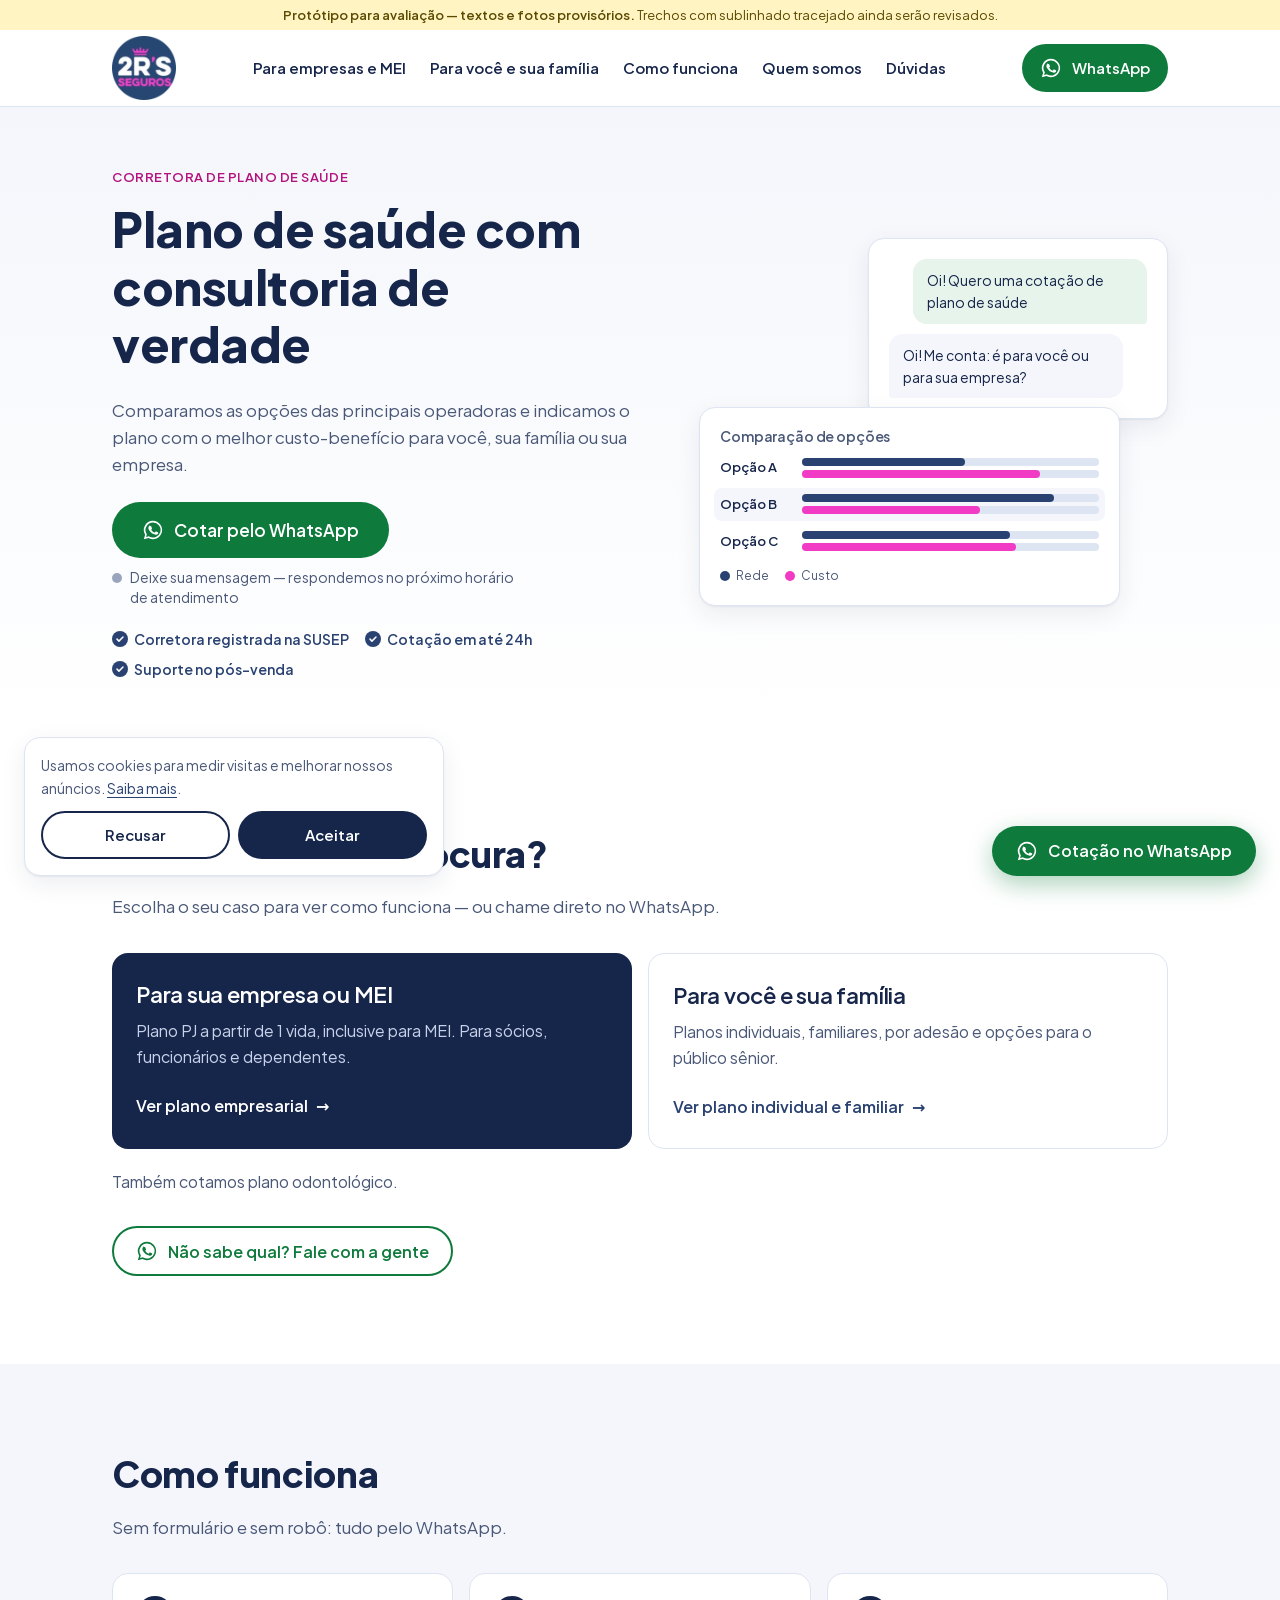
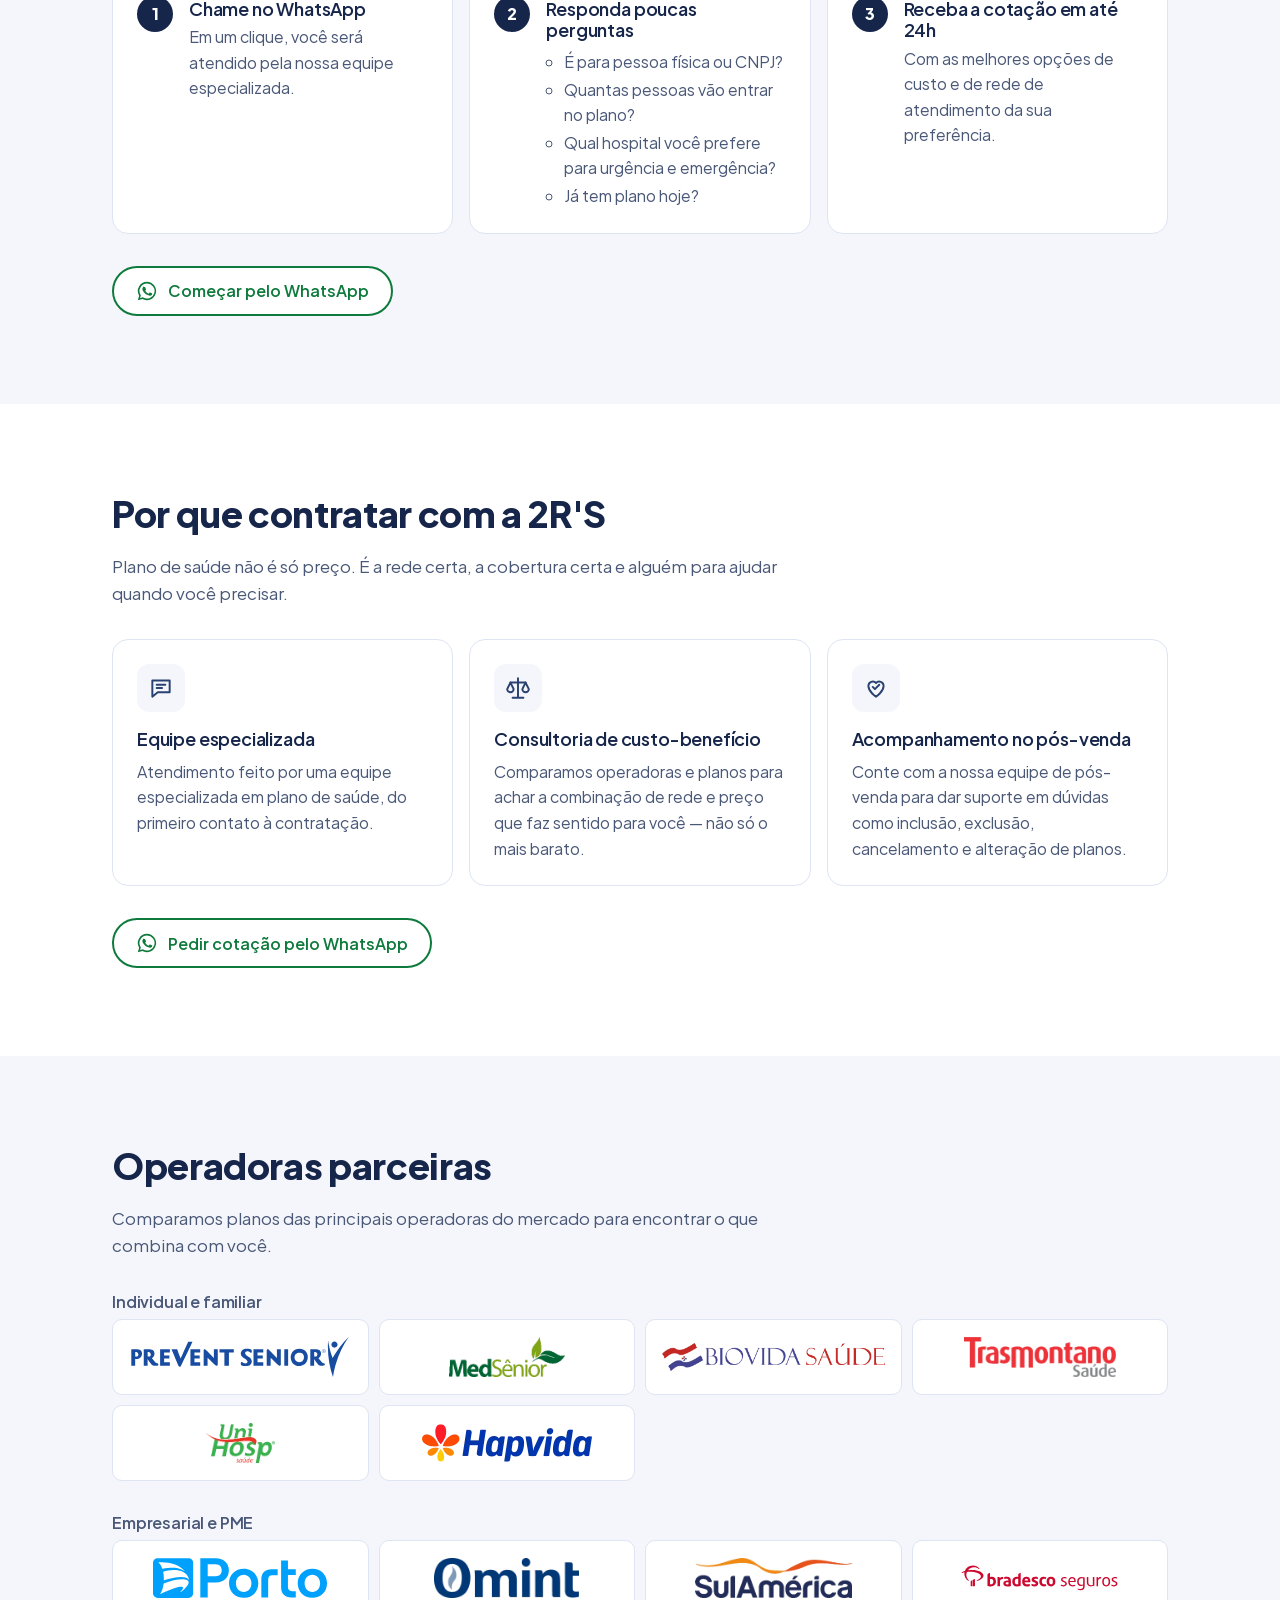
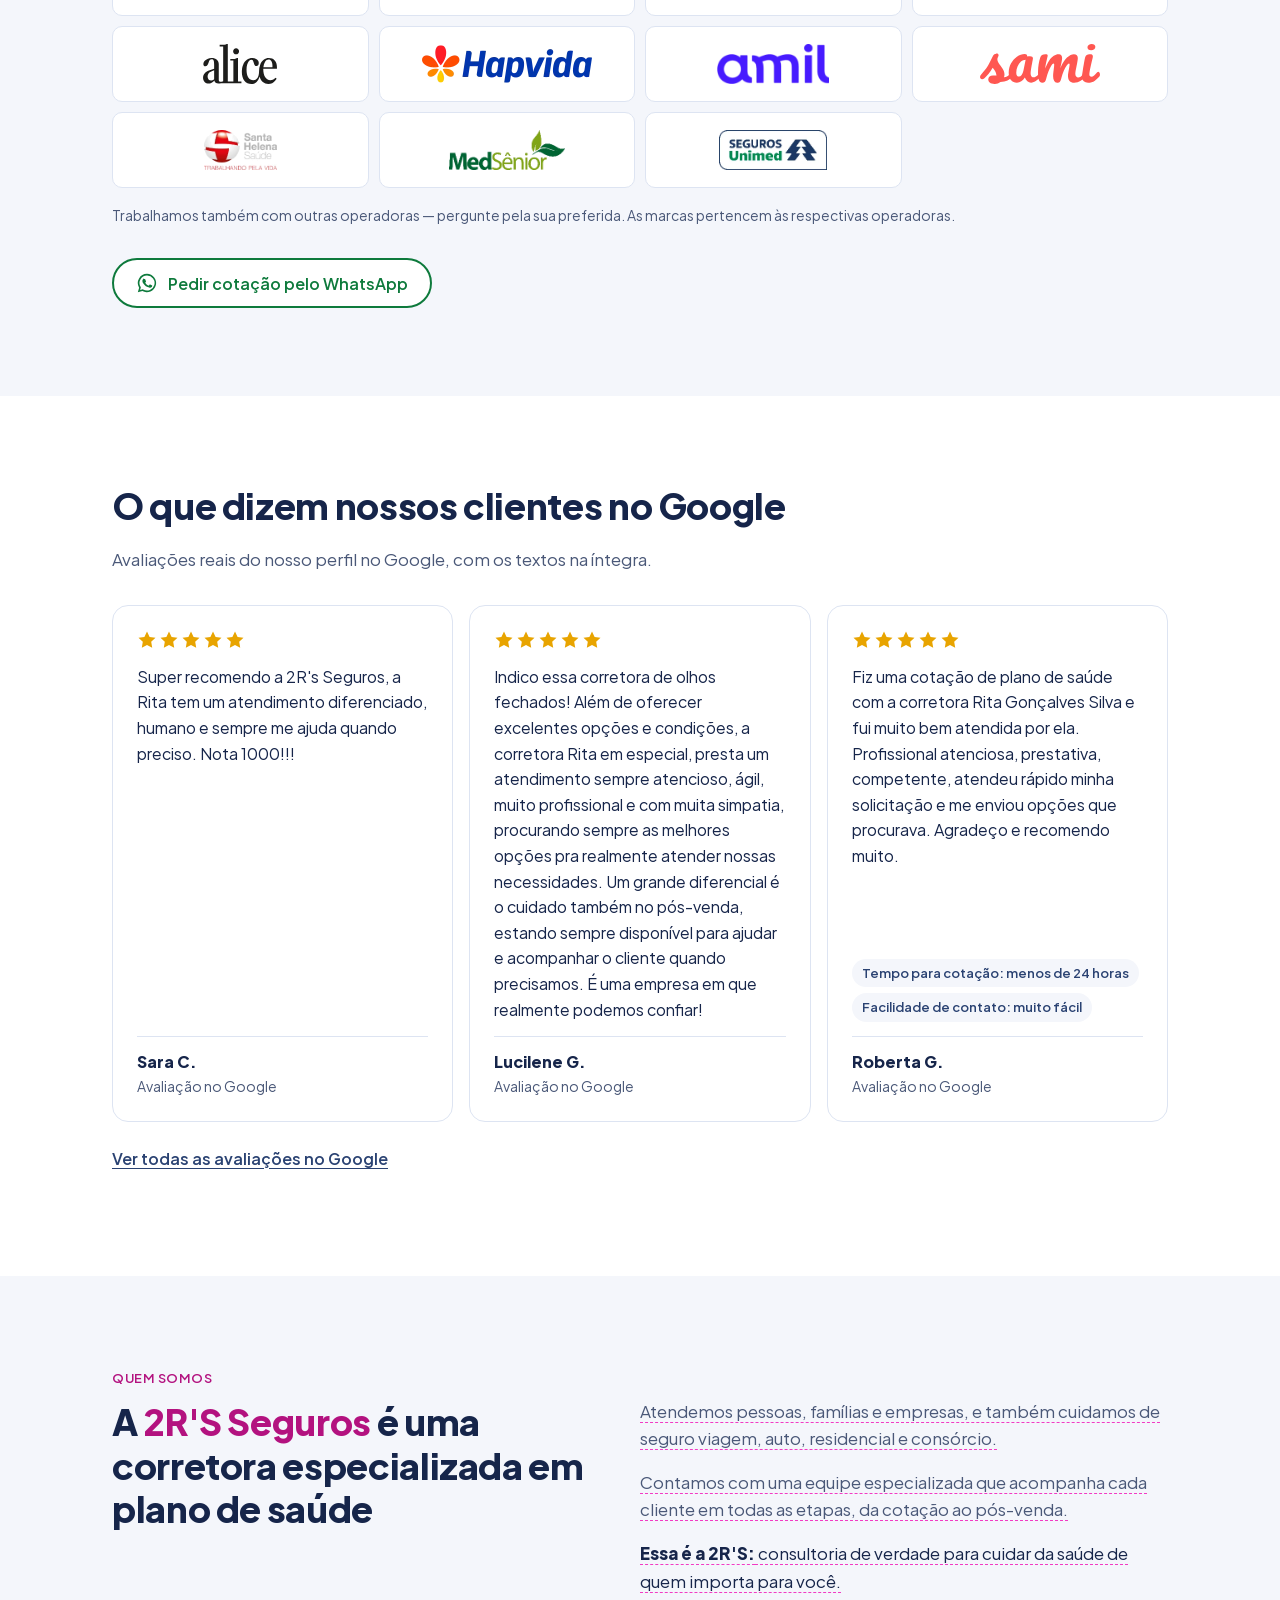
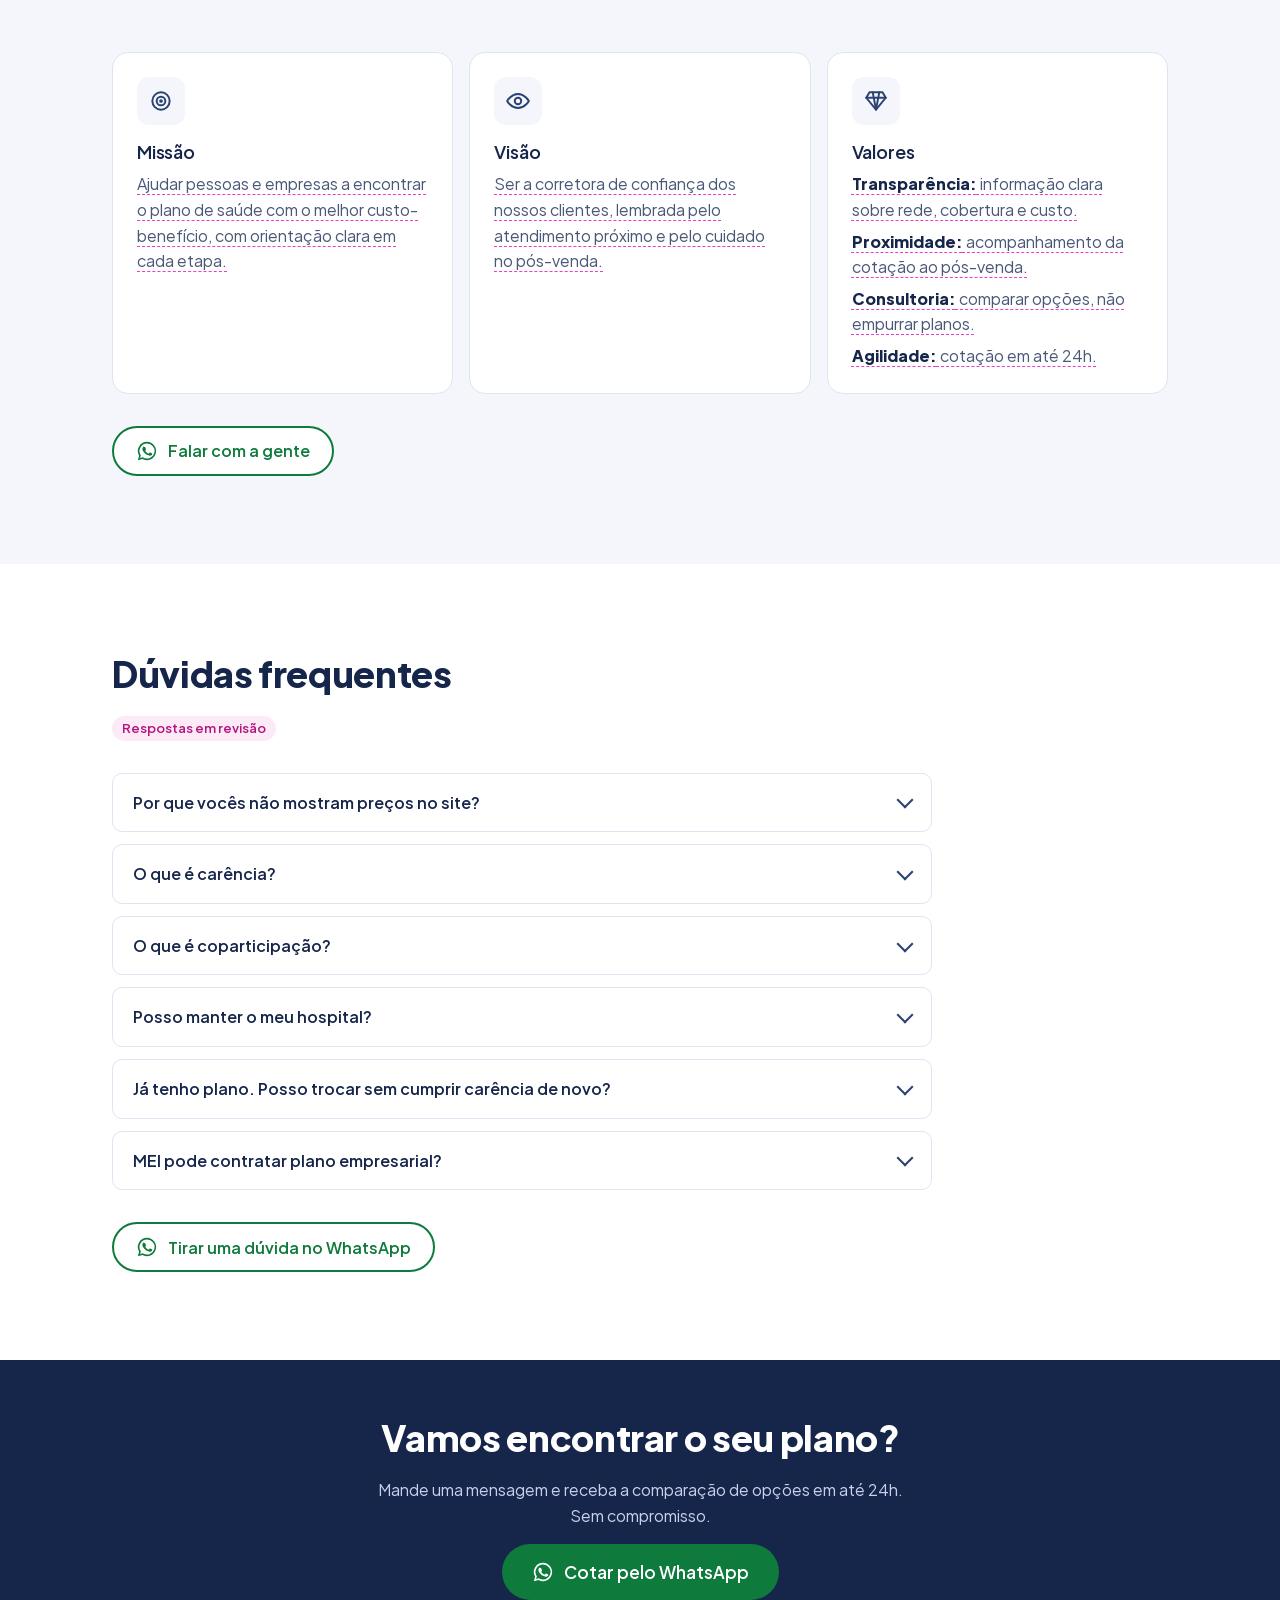
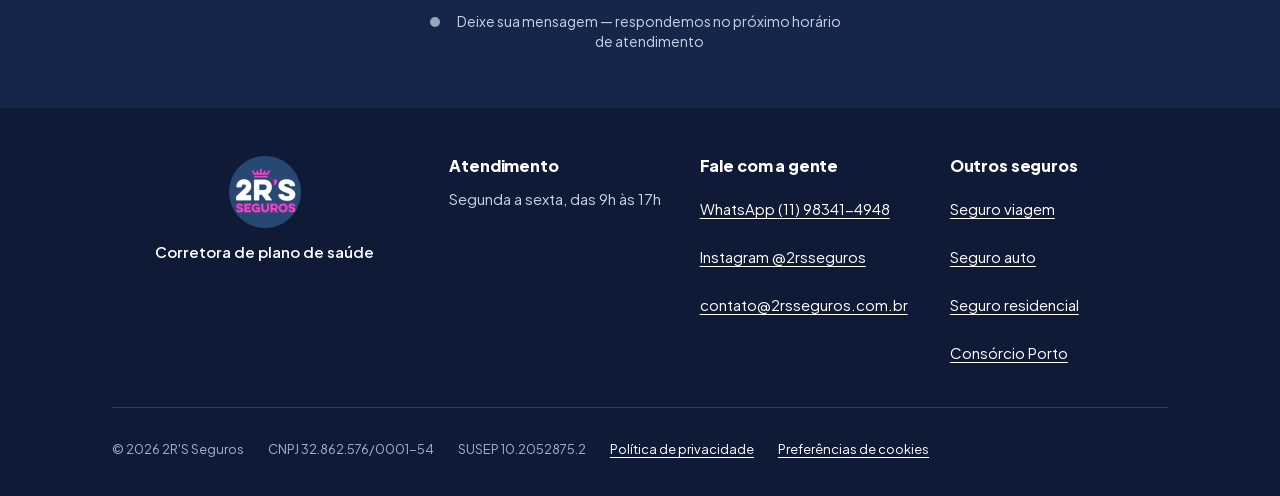
==== commit 35216209: "Remove fotos e mencoes as socias do Quem somos A 2R'S quer passar imagem institucional, de equipe: a" ====
--- a/index.html
+++ b/index.html
@@ -26,7 +26,7 @@
 <link rel="apple-touch-icon" href="/favicon.png">
 <link rel="preload" href="/assets/fonts/plus-jakarta-sans-800.woff2" as="font" type="font/woff2" crossorigin>
 <link rel="preload" href="/assets/fonts/plus-jakarta-sans-400.woff2" as="font" type="font/woff2" crossorigin>
-<link rel="stylesheet" href="/assets/css/site.css?v=8">
+<link rel="stylesheet" href="/assets/css/site.css?v=9">
 <!-- Consent Mode v2: padrão "denied" até o visitante aceitar (banner em site.js). Precisa vir ANTES do GTM. -->
 <script>
 window.dataLayer=window.dataLayer||[];function gtag(){dataLayer.push(arguments);}
@@ -71,8 +71,8 @@
   ]
 }
 </script>
-<script src="/assets/js/config.js?v=8" defer></script>
-<script src="/assets/js/site.js?v=8" defer></script>
+<script src="/assets/js/config.js?v=9" defer></script>
+<script src="/assets/js/site.js?v=9" defer></script>
 </head>
 <body>
 <!-- Google Tag Manager (noscript) -->
@@ -196,18 +196,14 @@
   <section class="section alt" id="quem-somos" aria-labelledby="quem-somos-t">
     <div class="container">
       <div class="about-grid">
+        <div class="about-title">
+          <span class="eyebrow">Quem somos</span>
+          <h2 id="quem-somos-t">A <span class="brand">2R'S Seguros</span> é uma corretora especializada em plano de saúde</h2>
+        </div>
         <div class="about-text">
-          <span class="eyebrow">Quem somos</span>
-          <h2 id="quem-somos-t">A <span class="brand">2R'S Seguros</span> é a corretora da Rita e da Renata</h2>
-          <p class="placeholder">Somos especializadas em plano de saúde para pessoas, famílias e empresas, e também cuidamos de seguro viagem, auto, residencial e consórcio.</p>
-          <p class="placeholder">O atendimento é exclusivo: cada cliente é acompanhado de perto por nós, da cotação ao pós-venda.</p>
+          <p class="placeholder">Atendemos pessoas, famílias e empresas, e também cuidamos de seguro viagem, auto, residencial e consórcio.</p>
+          <p class="placeholder">Contamos com uma equipe especializada que acompanha cada cliente em todas as etapas, da cotação ao pós-venda.</p>
           <p class="about-closing placeholder"><strong>Essa é a 2R'S:</strong> consultoria de verdade para cuidar da saúde de quem importa para você.</p>
-        </div>
-        <div class="about-photos">
-          <!-- FOTO: Rita -->
-          <figure class="partner"><div class="partner-photo placeholder-box"><svg viewBox="0 0 400 500" role="img" aria-label="Foto provisória de Rita"><rect width="400" height="500" fill="#dde4f2"/><circle cx="200" cy="190" r="86" fill="#c3cde4"/><path d="M60 500c0-92 63-160 140-160s140 68 140 160z" fill="#c3cde4"/><text x="200" y="206" text-anchor="middle" font-family="Plus Jakarta Sans, sans-serif" font-size="44" font-weight="800" fill="#2a4272">Rita</text><text x="200" y="470" text-anchor="middle" font-family="Plus Jakarta Sans, sans-serif" font-size="22" font-weight="600" fill="#4a5878">foto em breve</text></svg></div><figcaption><strong>Rita</strong><span>Sócia</span></figcaption></figure>
-          <!-- FOTO: Renata -->
-          <figure class="partner"><div class="partner-photo placeholder-box"><svg viewBox="0 0 400 500" role="img" aria-label="Foto provisória de Renata"><rect width="400" height="500" fill="#dde4f2"/><circle cx="200" cy="190" r="86" fill="#c3cde4"/><path d="M60 500c0-92 63-160 140-160s140 68 140 160z" fill="#c3cde4"/><text x="200" y="206" text-anchor="middle" font-family="Plus Jakarta Sans, sans-serif" font-size="44" font-weight="800" fill="#2a4272">Renata</text><text x="200" y="470" text-anchor="middle" font-family="Plus Jakarta Sans, sans-serif" font-size="22" font-weight="600" fill="#4a5878">foto em breve</text></svg></div><figcaption><strong>Renata</strong><span>Sócia</span></figcaption></figure>
         </div>
       </div>
       <div class="mvv">
@@ -223,7 +219,7 @@
     <div class="container">
       <div class="section-head">
         <h2 id="duvidas-t">Dúvidas frequentes</h2>
-        <p><span class="placeholder-note">Respostas em revisão pelas sócias</span></p>
+        <p><span class="placeholder-note">Respostas em revisão</span></p>
       </div>
       <div class="faq"><details><summary>Por que vocês não mostram preços no site?</summary><div class="answer placeholder"><p>O valor de um plano depende da idade de cada pessoa, do tipo de plano, da rede de hospitais e da região. Uma tabela genérica dificilmente mostraria o preço real para você.</p><p>Na cotação, comparamos opções reais para o seu perfil e mostramos onde está o melhor custo-benefício.</p></div></details><details><summary>O que é carência?</summary><div class="answer placeholder"><p>É o período, depois da contratação, em que alguns atendimentos ainda não têm cobertura. A ANS define prazos máximos: 24 horas para urgência e emergência, 300 dias para parto e até 180 dias para os demais casos.</p><p>A redução de carências é sempre analisada pela operadora, caso a caso. Parto, terapias e a Cobertura Parcial Temporária (CPT) de doenças preexistentes não têm redução. A gente verifica as condições na cotação.</p></div></details><details><summary>O que é coparticipação?</summary><div class="answer placeholder"><p>No plano com coparticipação, a mensalidade costuma ser menor e você paga uma parte do valor quando usa. Há dois formatos:</p><ul><li><strong>Coparticipação total:</strong> a cobrança vale para consultas, exames e demais procedimentos.</li><li><strong>Coparticipação parcial:</strong> a cobrança vale só para alguns atendimentos, como as terapias.</li></ul><p>No plano sem coparticipação, a mensalidade é maior, mas não há cobrança por uso.</p><p>Qual compensa depende de quanto você costuma usar o plano — a gente ajuda a fazer essa conta.</p></div></details><details><summary>Posso manter o meu hospital?</summary><div class="answer placeholder"><p>Depende da rede credenciada de cada plano. Por isso perguntamos qual hospital é importante para você em urgência e emergência: assim a comparação já considera as opções que incluem esse hospital.</p></div></details><details><summary>Já tenho plano. Posso trocar sem cumprir carência de novo?</summary><div class="answer placeholder"><p>Quem já tem plano pode pedir redução de carência na troca, mas ela é <strong>sempre analisada pela operadora</strong>, que decide o que aceita reduzir.</p><p>Mesmo com redução, <strong>parto, terapias e a CPT</strong> (Cobertura Parcial Temporária, aplicada a doenças preexistentes) não têm redução de carência.</p><p>A gente leva o seu caso à operadora e explica o que muda antes de você decidir.</p></div></details><details><summary>MEI pode contratar plano empresarial?</summary><div class="answer placeholder"><p>Sim. Hoje já existem opções de plano PJ a partir de 1 vida — ou seja, o próprio MEI pode contratar só para si, e incluir dependentes se quiser.</p><p>Cada operadora tem suas regras, como um tempo mínimo de CNPJ ativo. A gente confere isso para você.</p></div></details></div>
       <div class="section-cta"><a class="btn btn-wa-outline js-whatsapp" href="https://wa.me/5511983414948?text=Ol%C3%A1!%20Vim%20pelo%20site%20da%202RS%20e%20quero%20uma%20cota%C3%A7%C3%A3o%20de%20plano%20de%20sa%C3%BAde." target="_blank" rel="noopener" data-wa-location="duvidas" data-wa-page="home" data-wa-product="saude-geral"><svg viewBox="0 0 24 24" aria-hidden="true" focusable="false"><path fill="currentColor" d="M12 2a10 10 0 0 0-8.6 15.1L2 22l5-1.3A10 10 0 1 0 12 2zm0 1.8a8.2 8.2 0 1 1-4.2 15.2l-.3-.2-3 .8.8-2.9-.2-.3A8.2 8.2 0 0 1 12 3.8z"/><path fill="currentColor" d="M8.6 7.2c-.2 0-.5 0-.7.3-.3.3-.9.9-.9 2.2s.9 2.6 1.1 2.8c.1.2 1.8 2.9 4.5 3.9 2.2.9 2.7.7 3.2.7.5-.1 1.5-.6 1.7-1.2.2-.6.2-1.1.2-1.2-.1-.1-.2-.2-.5-.3l-1.7-.8c-.2-.1-.4-.1-.6.1l-.8 1c-.1.2-.3.2-.5.1-.3-.1-1.1-.4-2-1.3-.8-.7-1.3-1.5-1.4-1.8-.2-.3 0-.4.1-.5l.4-.4.2-.4v-.4l-.8-1.9c-.2-.5-.4-.4-.5-.4h-.6z"/></svg><span>Tirar uma dúvida no WhatsApp</span></a></div>
--- a/assets/css/site.css
+++ b/assets/css/site.css
@@ -287,19 +287,13 @@
 .reviews-link a { font-weight: 600; }
 
 /* Quem somos */
-.about-grid { display: grid; gap: 32px; align-items: center; }
-.about-text h2 { color: var(--navy-900); }
-.about-text h2 .brand { color: var(--magenta-text); }
+.about-grid { display: grid; gap: 8px 48px; }
+.about-title h2 { color: var(--navy-900); margin-bottom: 0; }
+.about-title h2 .brand { color: var(--magenta-text); }
+.about-text { padding-top: 16px; }
 .about-text p { color: var(--ink-soft); font-size: 1.0625rem; }
 .about-closing { color: var(--navy-900) !important; }
 .about-closing strong { color: var(--navy-900); }
-.about-photos { display: grid; grid-template-columns: repeat(2, minmax(0, 1fr)); gap: 16px; max-width: 460px; }
-.partner { margin: 0; }
-.partner-photo { aspect-ratio: 4 / 5; border-radius: var(--radius); overflow: hidden; background: var(--navy-50); }
-.partner-photo svg { width: 100%; height: 100%; }
-.partner figcaption { margin-top: 10px; display: flex; flex-direction: column; line-height: 1.3; }
-.partner figcaption strong { color: var(--navy-900); }
-.partner figcaption span { font-size: .875rem; font-weight: 600; color: var(--magenta-text); }
 .mvv { display: grid; gap: 16px; margin-top: 40px; }
 .mvv .card p, .mvv .values { color: var(--ink-soft); }
 .values { list-style: none; padding: 0; margin: 0; display: grid; gap: 6px; }
@@ -416,8 +410,8 @@
   .hero-art { display: block; }
   .cards.three, .steps { grid-template-columns: repeat(3, minmax(0, 1fr)); }
   .cards.four { grid-template-columns: repeat(4, minmax(0, 1fr)); }
-  .about-grid { grid-template-columns: 1.2fr 1fr; gap: 56px; }
-  .about-photos { margin-left: auto; }
+  .about-grid { grid-template-columns: 1fr 1.1fr; align-items: start; }
+  .about-text { padding-top: 34px; }
   .ops { grid-template-columns: repeat(4, minmax(0, 1fr)); }
   .footer-grid { grid-template-columns: 1.4fr 1fr 1fr 1fr; }
   .section { padding: 88px 0; }
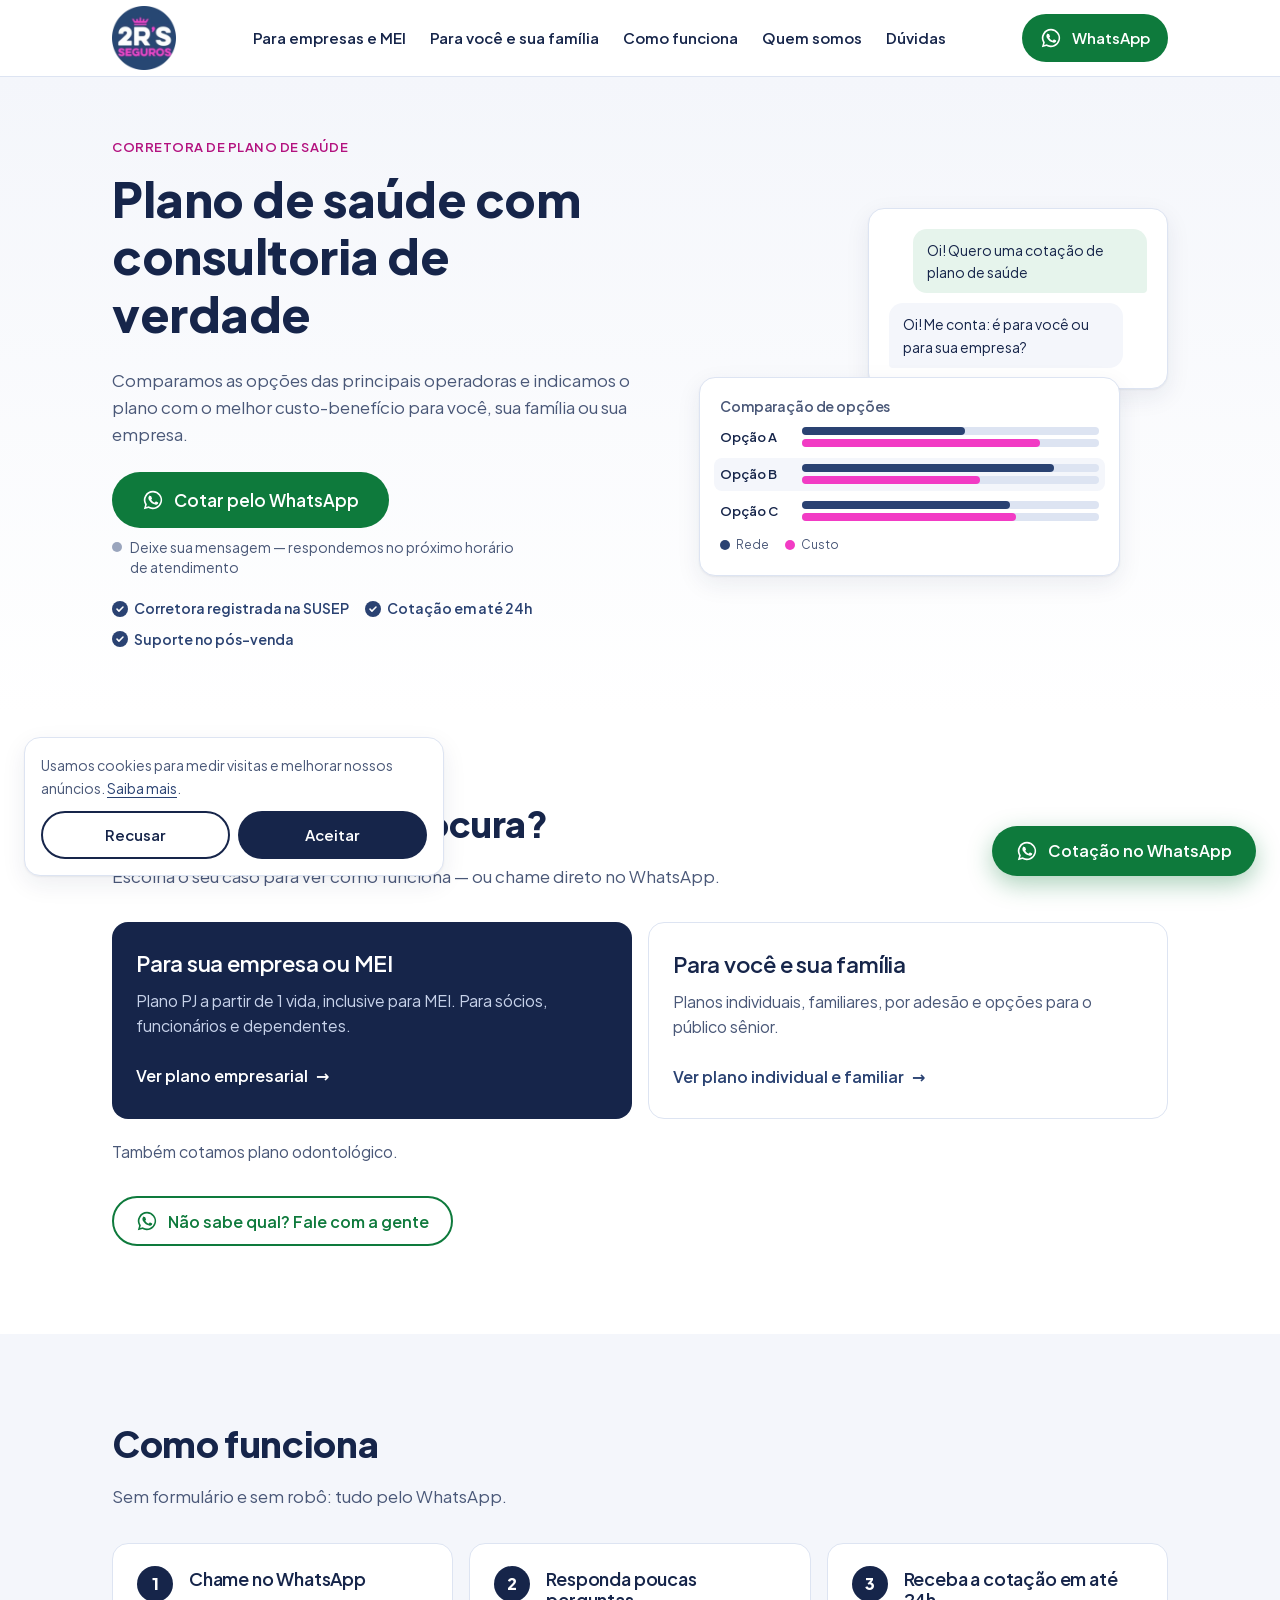
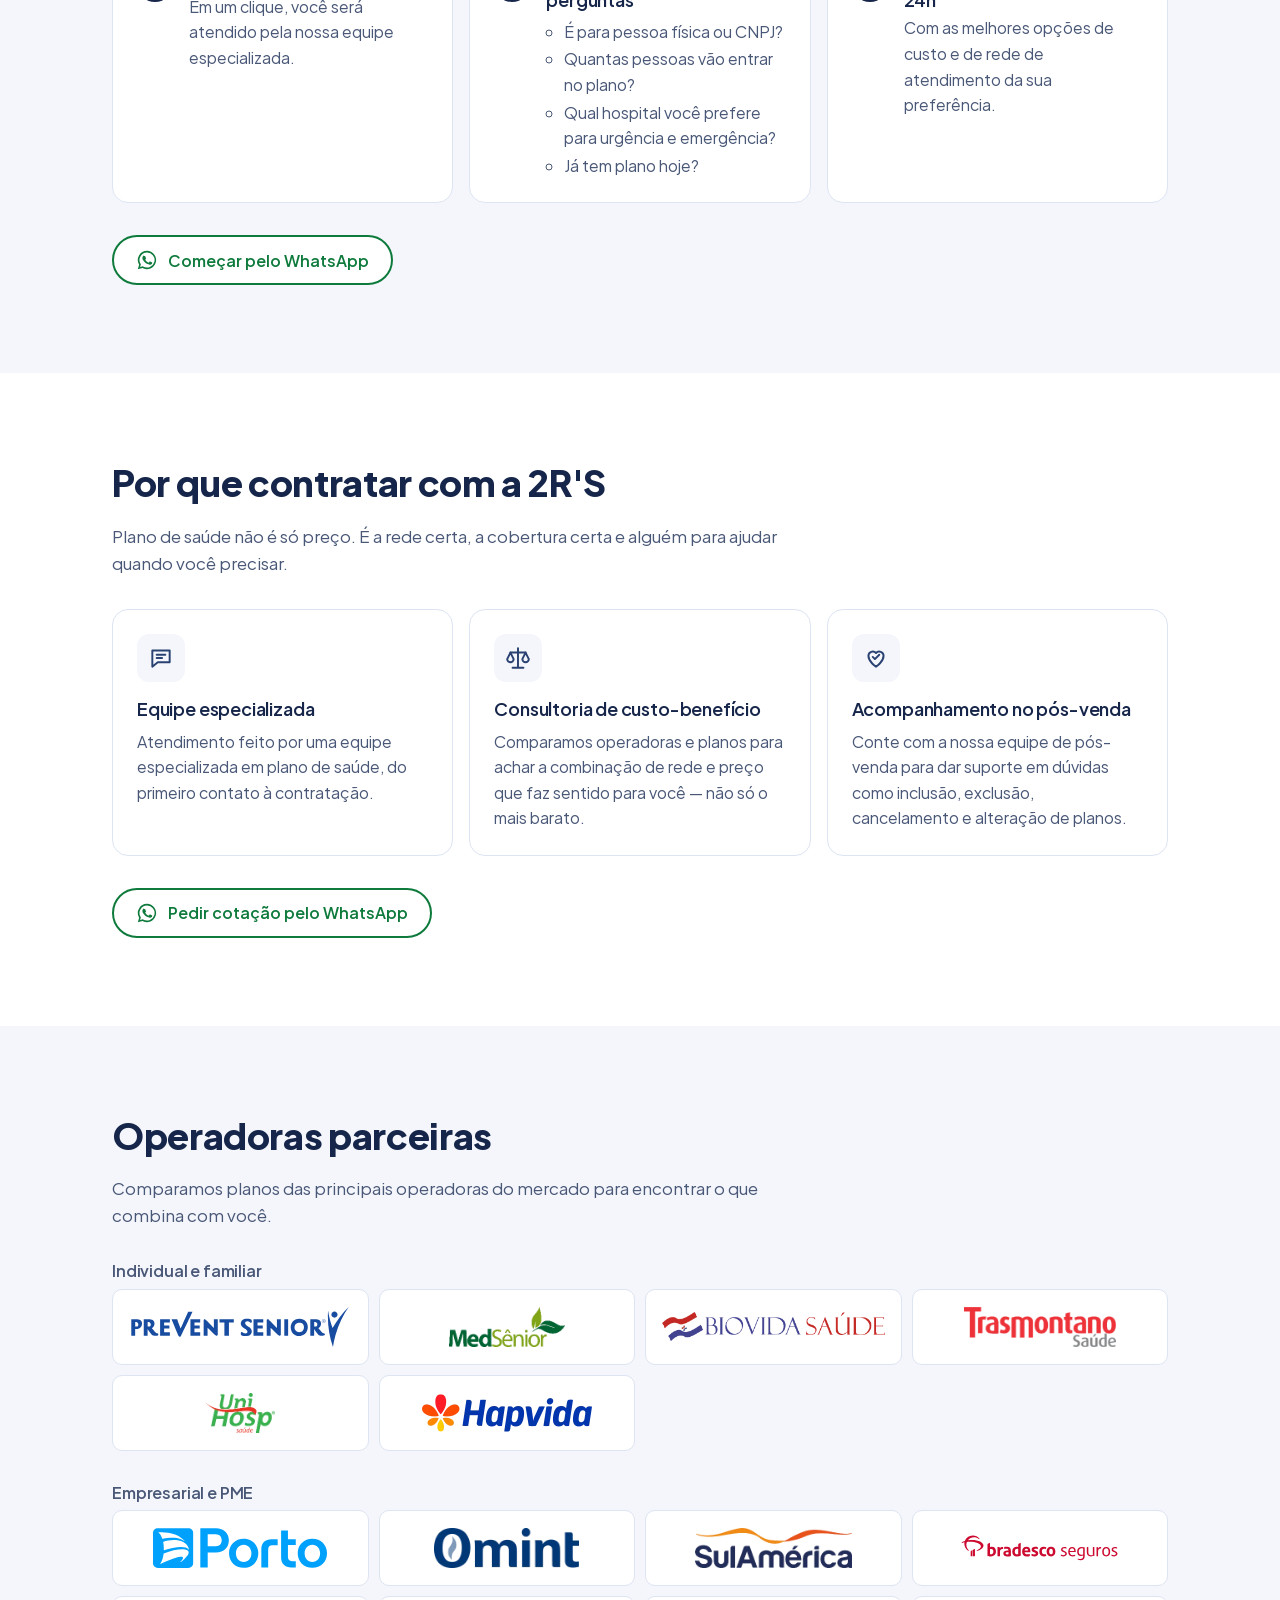
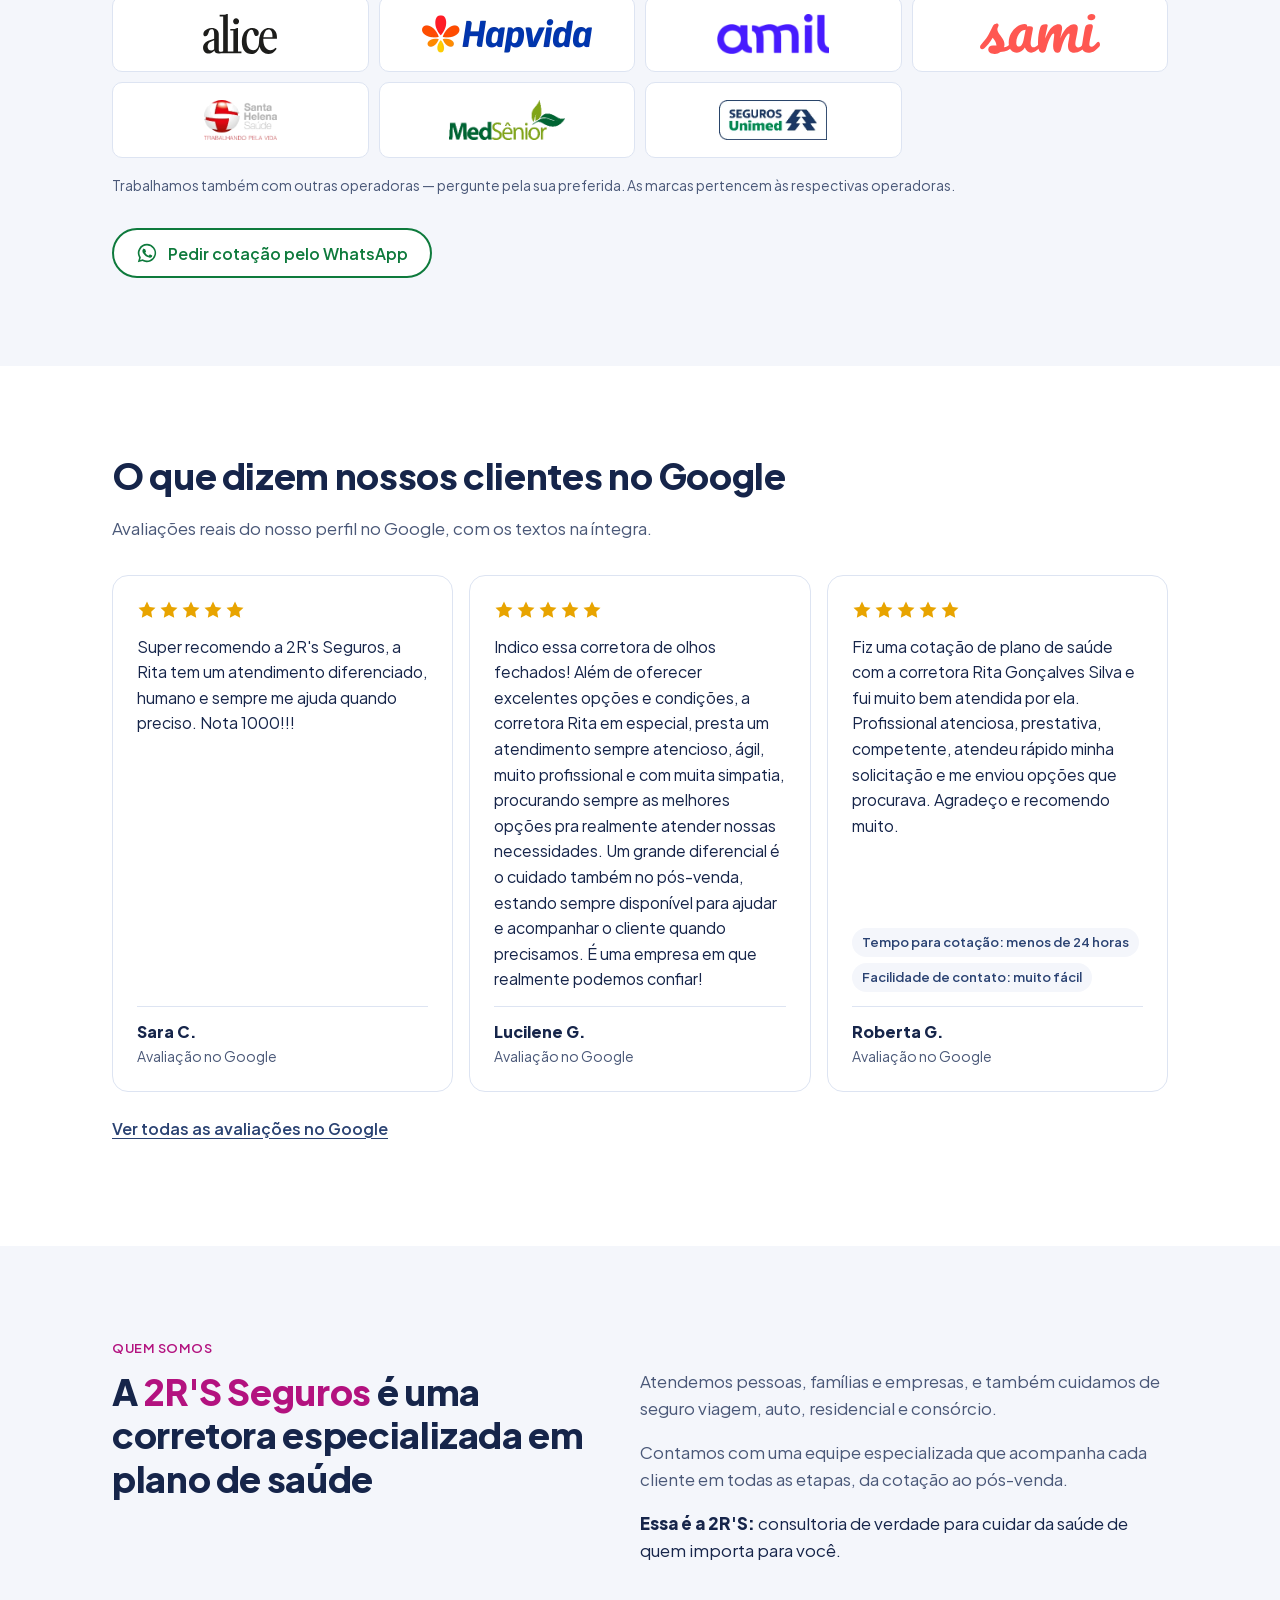
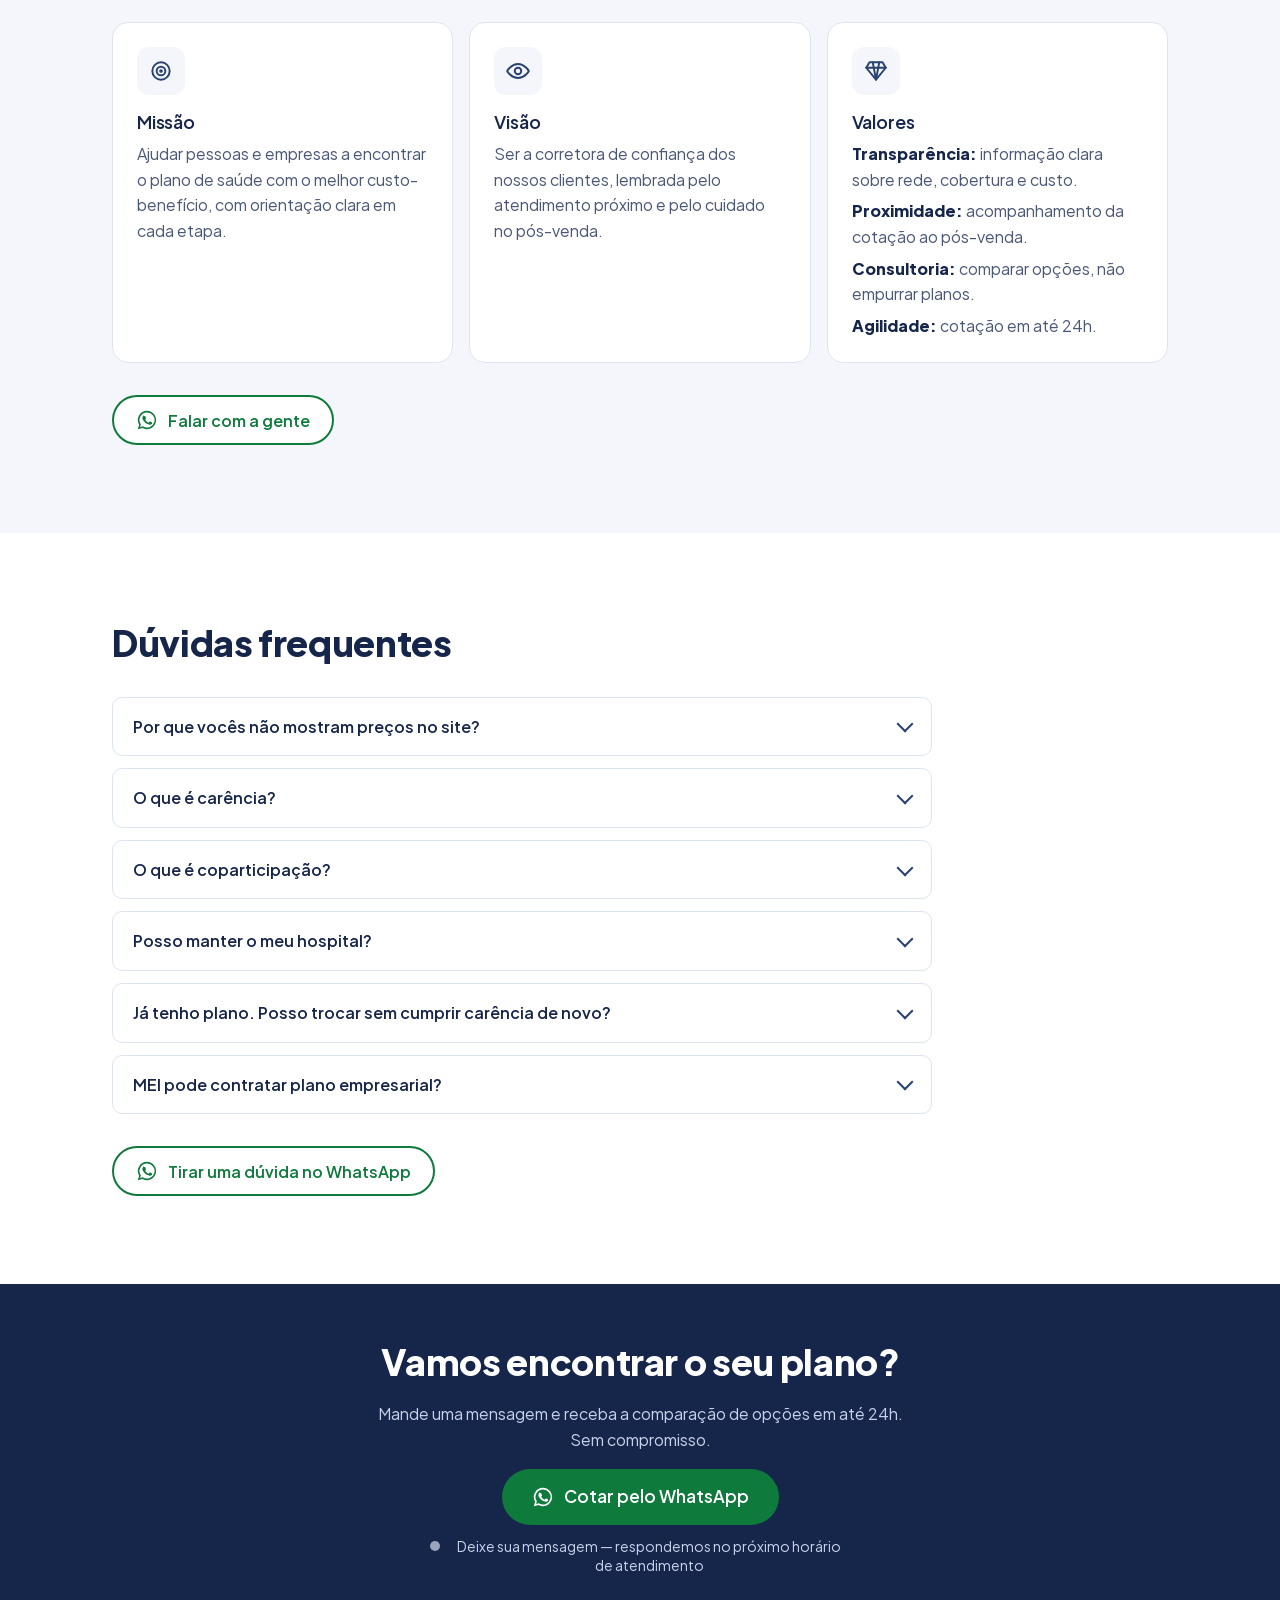
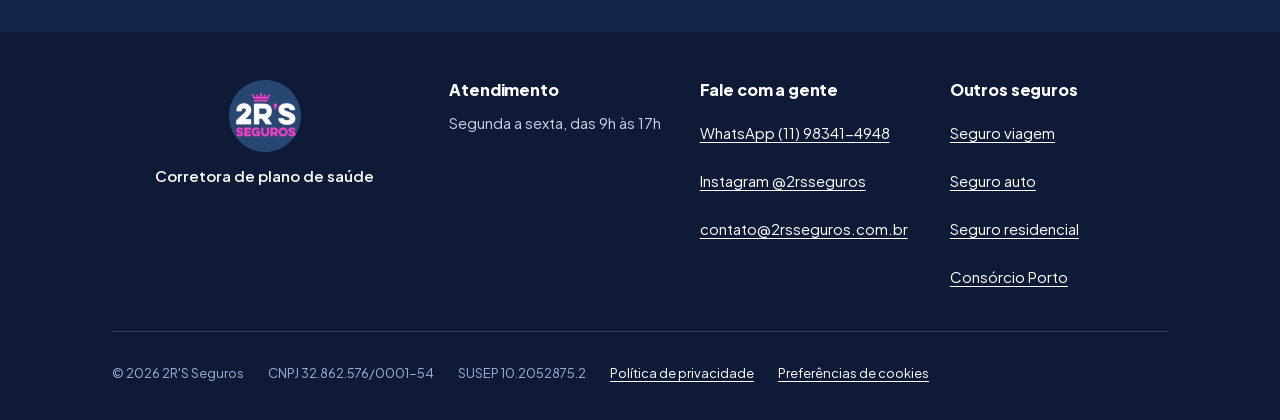
==== commit beb2936a: "Prepara o site para producao Remove a meta noindex, a faixa de prototipo e as marcacoes de texto pro" ====
--- a/index.html
+++ b/index.html
@@ -5,8 +5,6 @@
 <meta name="viewport" content="width=device-width, initial-scale=1">
 <title>Plano de Saúde com Consultoria | 2R'S Seguros</title>
 <meta name="description" content="Corretora de plano de saúde. Compare as principais operadoras com consultoria e receba sua cotação pelo WhatsApp em até 24h.">
-<!-- PROTÓTIPO: remover a linha abaixo antes de ir para produção (ver PENDENCIAS.md) -->
-<meta name="robots" content="noindex, nofollow">
 <meta http-equiv="Content-Security-Policy" content="default-src 'self'; script-src 'self' 'unsafe-inline' https://www.googletagmanager.com https://www.googleadservices.com https://googleads.g.doubleclick.net https://www.google.com; style-src 'self' 'unsafe-inline'; font-src 'self'; img-src 'self' data: https://www.googletagmanager.com https://*.google-analytics.com https://googleads.g.doubleclick.net https://www.google.com https://www.google.com.br; connect-src 'self' https://*.google-analytics.com https://*.analytics.google.com https://*.googletagmanager.com https://www.google.com https://googleads.g.doubleclick.net https://www.googleadservices.com; frame-src https://www.googletagmanager.com https://td.doubleclick.net; base-uri 'self'; object-src 'none'; form-action 'none'">
 <meta name="referrer" content="strict-origin-when-cross-origin">
 <meta name="theme-color" content="#16254a">
@@ -26,7 +24,7 @@
 <link rel="apple-touch-icon" href="/favicon.png">
 <link rel="preload" href="/assets/fonts/plus-jakarta-sans-800.woff2" as="font" type="font/woff2" crossorigin>
 <link rel="preload" href="/assets/fonts/plus-jakarta-sans-400.woff2" as="font" type="font/woff2" crossorigin>
-<link rel="stylesheet" href="/assets/css/site.css?v=9">
+<link rel="stylesheet" href="/assets/css/site.css?v=10">
 <!-- Consent Mode v2: padrão "denied" até o visitante aceitar (banner em site.js). Precisa vir ANTES do GTM. -->
 <script>
 window.dataLayer=window.dataLayer||[];function gtag(){dataLayer.push(arguments);}
@@ -71,15 +69,14 @@
   ]
 }
 </script>
-<script src="/assets/js/config.js?v=9" defer></script>
-<script src="/assets/js/site.js?v=9" defer></script>
+<script src="/assets/js/config.js?v=10" defer></script>
+<script src="/assets/js/site.js?v=10" defer></script>
 </head>
 <body>
 <!-- Google Tag Manager (noscript) -->
 <noscript><iframe src="https://www.googletagmanager.com/ns.html?id=GTM-T7275CWD" height="0" width="0" style="display:none;visibility:hidden"></iframe></noscript>
 <!-- End Google Tag Manager (noscript) -->
 <a class="skip-link" href="#conteudo">Pular para o conteúdo</a>
-<div class="proto-bar" role="note"><strong>Protótipo para avaliação — textos e fotos provisórios.</strong><span class="more"> Trechos com sublinhado tracejado ainda serão revisados.</span></div>
 <header class="site-header">
   <div class="container">
     <a class="logo" href="/" aria-label="2R'S Seguros — página inicial"><img src="/assets/img/logo-circulo-144.webp" width="64" height="64" alt="" fetchpriority="high"></a>
@@ -201,16 +198,16 @@
           <h2 id="quem-somos-t">A <span class="brand">2R'S Seguros</span> é uma corretora especializada em plano de saúde</h2>
         </div>
         <div class="about-text">
-          <p class="placeholder">Atendemos pessoas, famílias e empresas, e também cuidamos de seguro viagem, auto, residencial e consórcio.</p>
-          <p class="placeholder">Contamos com uma equipe especializada que acompanha cada cliente em todas as etapas, da cotação ao pós-venda.</p>
-          <p class="about-closing placeholder"><strong>Essa é a 2R'S:</strong> consultoria de verdade para cuidar da saúde de quem importa para você.</p>
+          <p>Atendemos pessoas, famílias e empresas, e também cuidamos de seguro viagem, auto, residencial e consórcio.</p>
+          <p>Contamos com uma equipe especializada que acompanha cada cliente em todas as etapas, da cotação ao pós-venda.</p>
+          <p class="about-closing"><strong>Essa é a 2R'S:</strong> consultoria de verdade para cuidar da saúde de quem importa para você.</p>
         </div>
       </div>
       <div class="mvv">
-        <div class="card"><div class="icon"><svg viewBox="0 0 24 24" fill="none" stroke="currentColor" stroke-width="1.8" stroke-linecap="round" stroke-linejoin="round" aria-hidden="true" focusable="false"><circle cx="12" cy="12" r="8"/><circle cx="12" cy="12" r="4"/><circle cx="12" cy="12" r="0.8" fill="currentColor"/></svg></div><h3>Missão</h3><p class="placeholder">Ajudar pessoas e empresas a encontrar o plano de saúde com o melhor custo-benefício, com orientação clara em cada etapa.</p></div>
-        <div class="card"><div class="icon"><svg viewBox="0 0 24 24" fill="none" stroke="currentColor" stroke-width="1.8" stroke-linecap="round" stroke-linejoin="round" aria-hidden="true" focusable="false"><path d="M2 12s3.6-6.5 10-6.5S22 12 22 12s-3.6 6.5-10 6.5S2 12 2 12z"/><circle cx="12" cy="12" r="3"/></svg></div><h3>Visão</h3><p class="placeholder">Ser a corretora de confiança dos nossos clientes, lembrada pelo atendimento próximo e pelo cuidado no pós-venda.</p></div>
+        <div class="card"><div class="icon"><svg viewBox="0 0 24 24" fill="none" stroke="currentColor" stroke-width="1.8" stroke-linecap="round" stroke-linejoin="round" aria-hidden="true" focusable="false"><circle cx="12" cy="12" r="8"/><circle cx="12" cy="12" r="4"/><circle cx="12" cy="12" r="0.8" fill="currentColor"/></svg></div><h3>Missão</h3><p>Ajudar pessoas e empresas a encontrar o plano de saúde com o melhor custo-benefício, com orientação clara em cada etapa.</p></div>
+        <div class="card"><div class="icon"><svg viewBox="0 0 24 24" fill="none" stroke="currentColor" stroke-width="1.8" stroke-linecap="round" stroke-linejoin="round" aria-hidden="true" focusable="false"><path d="M2 12s3.6-6.5 10-6.5S22 12 22 12s-3.6 6.5-10 6.5S2 12 2 12z"/><circle cx="12" cy="12" r="3"/></svg></div><h3>Visão</h3><p>Ser a corretora de confiança dos nossos clientes, lembrada pelo atendimento próximo e pelo cuidado no pós-venda.</p></div>
         <div class="card"><div class="icon"><svg viewBox="0 0 24 24" fill="none" stroke="currentColor" stroke-width="1.8" stroke-linecap="round" stroke-linejoin="round" aria-hidden="true" focusable="false"><path d="M6 4h12l3 5-9 11L3 9z"/><path d="M3 9h18M9 4l3 16M15 4l-3 16"/></svg></div><h3>Valores</h3>
-          <ul class="values placeholder"><li><strong>Transparência:</strong> informação clara sobre rede, cobertura e custo.</li><li><strong>Proximidade:</strong> acompanhamento da cotação ao pós-venda.</li><li><strong>Consultoria:</strong> comparar opções, não empurrar planos.</li><li><strong>Agilidade:</strong> cotação em até 24h.</li></ul></div>
+          <ul class="values"><li><strong>Transparência:</strong> informação clara sobre rede, cobertura e custo.</li><li><strong>Proximidade:</strong> acompanhamento da cotação ao pós-venda.</li><li><strong>Consultoria:</strong> comparar opções, não empurrar planos.</li><li><strong>Agilidade:</strong> cotação em até 24h.</li></ul></div>
       </div>
       <div class="section-cta"><a class="btn btn-wa-outline js-whatsapp" href="https://wa.me/5511983414948?text=Ol%C3%A1!%20Vim%20pelo%20site%20da%202RS%20e%20quero%20uma%20cota%C3%A7%C3%A3o%20de%20plano%20de%20sa%C3%BAde." target="_blank" rel="noopener" data-wa-location="quem-somos" data-wa-page="home" data-wa-product="saude-geral"><svg viewBox="0 0 24 24" aria-hidden="true" focusable="false"><path fill="currentColor" d="M12 2a10 10 0 0 0-8.6 15.1L2 22l5-1.3A10 10 0 1 0 12 2zm0 1.8a8.2 8.2 0 1 1-4.2 15.2l-.3-.2-3 .8.8-2.9-.2-.3A8.2 8.2 0 0 1 12 3.8z"/><path fill="currentColor" d="M8.6 7.2c-.2 0-.5 0-.7.3-.3.3-.9.9-.9 2.2s.9 2.6 1.1 2.8c.1.2 1.8 2.9 4.5 3.9 2.2.9 2.7.7 3.2.7.5-.1 1.5-.6 1.7-1.2.2-.6.2-1.1.2-1.2-.1-.1-.2-.2-.5-.3l-1.7-.8c-.2-.1-.4-.1-.6.1l-.8 1c-.1.2-.3.2-.5.1-.3-.1-1.1-.4-2-1.3-.8-.7-1.3-1.5-1.4-1.8-.2-.3 0-.4.1-.5l.4-.4.2-.4v-.4l-.8-1.9c-.2-.5-.4-.4-.5-.4h-.6z"/></svg><span>Falar com a gente</span></a></div>
     </div>
@@ -219,9 +216,8 @@
     <div class="container">
       <div class="section-head">
         <h2 id="duvidas-t">Dúvidas frequentes</h2>
-        <p><span class="placeholder-note">Respostas em revisão</span></p>
-      </div>
-      <div class="faq"><details><summary>Por que vocês não mostram preços no site?</summary><div class="answer placeholder"><p>O valor de um plano depende da idade de cada pessoa, do tipo de plano, da rede de hospitais e da região. Uma tabela genérica dificilmente mostraria o preço real para você.</p><p>Na cotação, comparamos opções reais para o seu perfil e mostramos onde está o melhor custo-benefício.</p></div></details><details><summary>O que é carência?</summary><div class="answer placeholder"><p>É o período, depois da contratação, em que alguns atendimentos ainda não têm cobertura. A ANS define prazos máximos: 24 horas para urgência e emergência, 300 dias para parto e até 180 dias para os demais casos.</p><p>A redução de carências é sempre analisada pela operadora, caso a caso. Parto, terapias e a Cobertura Parcial Temporária (CPT) de doenças preexistentes não têm redução. A gente verifica as condições na cotação.</p></div></details><details><summary>O que é coparticipação?</summary><div class="answer placeholder"><p>No plano com coparticipação, a mensalidade costuma ser menor e você paga uma parte do valor quando usa. Há dois formatos:</p><ul><li><strong>Coparticipação total:</strong> a cobrança vale para consultas, exames e demais procedimentos.</li><li><strong>Coparticipação parcial:</strong> a cobrança vale só para alguns atendimentos, como as terapias.</li></ul><p>No plano sem coparticipação, a mensalidade é maior, mas não há cobrança por uso.</p><p>Qual compensa depende de quanto você costuma usar o plano — a gente ajuda a fazer essa conta.</p></div></details><details><summary>Posso manter o meu hospital?</summary><div class="answer placeholder"><p>Depende da rede credenciada de cada plano. Por isso perguntamos qual hospital é importante para você em urgência e emergência: assim a comparação já considera as opções que incluem esse hospital.</p></div></details><details><summary>Já tenho plano. Posso trocar sem cumprir carência de novo?</summary><div class="answer placeholder"><p>Quem já tem plano pode pedir redução de carência na troca, mas ela é <strong>sempre analisada pela operadora</strong>, que decide o que aceita reduzir.</p><p>Mesmo com redução, <strong>parto, terapias e a CPT</strong> (Cobertura Parcial Temporária, aplicada a doenças preexistentes) não têm redução de carência.</p><p>A gente leva o seu caso à operadora e explica o que muda antes de você decidir.</p></div></details><details><summary>MEI pode contratar plano empresarial?</summary><div class="answer placeholder"><p>Sim. Hoje já existem opções de plano PJ a partir de 1 vida — ou seja, o próprio MEI pode contratar só para si, e incluir dependentes se quiser.</p><p>Cada operadora tem suas regras, como um tempo mínimo de CNPJ ativo. A gente confere isso para você.</p></div></details></div>
+      </div>
+      <div class="faq"><details><summary>Por que vocês não mostram preços no site?</summary><div class="answer"><p>O valor de um plano depende da idade de cada pessoa, do tipo de plano, da rede de hospitais e da região. Uma tabela genérica dificilmente mostraria o preço real para você.</p><p>Na cotação, comparamos opções reais para o seu perfil e mostramos onde está o melhor custo-benefício.</p></div></details><details><summary>O que é carência?</summary><div class="answer"><p>É o período, depois da contratação, em que alguns atendimentos ainda não têm cobertura. A ANS define prazos máximos: 24 horas para urgência e emergência, 300 dias para parto e até 180 dias para os demais casos.</p><p>A redução de carências é sempre analisada pela operadora, caso a caso. Parto, terapias e a Cobertura Parcial Temporária (CPT) de doenças preexistentes não têm redução. A gente verifica as condições na cotação.</p></div></details><details><summary>O que é coparticipação?</summary><div class="answer"><p>No plano com coparticipação, a mensalidade costuma ser menor e você paga uma parte do valor quando usa. Há dois formatos:</p><ul><li><strong>Coparticipação total:</strong> a cobrança vale para consultas, exames e demais procedimentos.</li><li><strong>Coparticipação parcial:</strong> a cobrança vale só para alguns atendimentos, como as terapias.</li></ul><p>No plano sem coparticipação, a mensalidade é maior, mas não há cobrança por uso.</p><p>Qual compensa depende de quanto você costuma usar o plano — a gente ajuda a fazer essa conta.</p></div></details><details><summary>Posso manter o meu hospital?</summary><div class="answer"><p>Depende da rede credenciada de cada plano. Por isso perguntamos qual hospital é importante para você em urgência e emergência: assim a comparação já considera as opções que incluem esse hospital.</p></div></details><details><summary>Já tenho plano. Posso trocar sem cumprir carência de novo?</summary><div class="answer"><p>Quem já tem plano pode pedir redução de carência na troca, mas ela é <strong>sempre analisada pela operadora</strong>, que decide o que aceita reduzir.</p><p>Mesmo com redução, <strong>parto, terapias e a CPT</strong> (Cobertura Parcial Temporária, aplicada a doenças preexistentes) não têm redução de carência.</p><p>A gente leva o seu caso à operadora e explica o que muda antes de você decidir.</p></div></details><details><summary>MEI pode contratar plano empresarial?</summary><div class="answer"><p>Sim. Hoje já existem opções de plano PJ a partir de 1 vida — ou seja, o próprio MEI pode contratar só para si, e incluir dependentes se quiser.</p><p>Cada operadora tem suas regras, como um tempo mínimo de CNPJ ativo. A gente confere isso para você.</p></div></details></div>
       <div class="section-cta"><a class="btn btn-wa-outline js-whatsapp" href="https://wa.me/5511983414948?text=Ol%C3%A1!%20Vim%20pelo%20site%20da%202RS%20e%20quero%20uma%20cota%C3%A7%C3%A3o%20de%20plano%20de%20sa%C3%BAde." target="_blank" rel="noopener" data-wa-location="duvidas" data-wa-page="home" data-wa-product="saude-geral"><svg viewBox="0 0 24 24" aria-hidden="true" focusable="false"><path fill="currentColor" d="M12 2a10 10 0 0 0-8.6 15.1L2 22l5-1.3A10 10 0 1 0 12 2zm0 1.8a8.2 8.2 0 1 1-4.2 15.2l-.3-.2-3 .8.8-2.9-.2-.3A8.2 8.2 0 0 1 12 3.8z"/><path fill="currentColor" d="M8.6 7.2c-.2 0-.5 0-.7.3-.3.3-.9.9-.9 2.2s.9 2.6 1.1 2.8c.1.2 1.8 2.9 4.5 3.9 2.2.9 2.7.7 3.2.7.5-.1 1.5-.6 1.7-1.2.2-.6.2-1.1.2-1.2-.1-.1-.2-.2-.5-.3l-1.7-.8c-.2-.1-.4-.1-.6.1l-.8 1c-.1.2-.3.2-.5.1-.3-.1-1.1-.4-2-1.3-.8-.7-1.3-1.5-1.4-1.8-.2-.3 0-.4.1-.5l.4-.4.2-.4v-.4l-.8-1.9c-.2-.5-.4-.4-.5-.4h-.6z"/></svg><span>Tirar uma dúvida no WhatsApp</span></a></div>
     </div>
   </section>
--- a/assets/css/site.css
+++ b/assets/css/site.css
@@ -41,8 +41,6 @@
   --wa-hover: #0b6b35;
   --wa-tint: #e6f4ec;
 
-  --proto-bg: #fff4c2;
-  --proto-ink: #5b4a00;
 
   --radius: 16px;
   --radius-sm: 10px;
@@ -87,30 +85,6 @@
   background: var(--navy-900); color: #fff; padding: 12px 16px; border-radius: var(--radius-sm);
 }
 .skip-link:focus { top: 8px; color: #fff; }
-
-/* ---------- Conteúdo provisório ---------- */
-
-.placeholder {
-  text-decoration-line: underline;
-  text-decoration-style: dashed;
-  text-decoration-color: var(--magenta);
-  text-decoration-thickness: 1px;
-  text-underline-offset: 4px;
-}
-.placeholder-box { outline: 2px dashed var(--magenta); outline-offset: 4px; }
-.placeholder-note {
-  display: inline-block; font-size: .8125rem; font-weight: 600;
-  color: var(--magenta-text); background: #fdeaf7; border-radius: 999px; padding: 2px 10px;
-}
-
-/* ---------- Faixa de protótipo ---------- */
-
-.proto-bar {
-  background: var(--proto-bg); color: var(--proto-ink);
-  font-size: .8125rem; text-align: center; padding: 6px var(--gutter); line-height: 1.4;
-}
-.proto-bar strong { font-weight: 600; }
-.proto-bar .more { display: none; }
 
 /* ---------- Cabeçalho ---------- */
 
@@ -342,12 +316,10 @@
   display: flex; flex-wrap: wrap; align-items: center; gap: 0 24px; font-size: .8125rem; color: #9fb0d6;
 }
 .footer-legal > * { min-height: 44px; display: inline-flex; align-items: center; }
-.footer-legal .placeholder { text-decoration-color: #f9a8e3; }
 .linklike {
   background: none; border: 0; padding: 0; font: inherit; color: #fff; text-decoration: underline;
   text-underline-offset: 3px; cursor: pointer;
 }
-.site-footer .placeholder-note { background: rgba(249, 168, 227, .15); color: #f9a8e3; }
 
 /* ---------- WhatsApp fixo ---------- */
 
@@ -386,7 +358,6 @@
   :root { --gutter: 32px; }
   body { padding-bottom: 0; }
   .wa-bar { display: none; }
-  .proto-bar .more { display: inline; }
   .wa-float {
     display: inline-flex; position: fixed; right: 24px; bottom: 24px; z-index: 40;
     box-shadow: 0 8px 24px rgba(14, 122, 60, .35);
